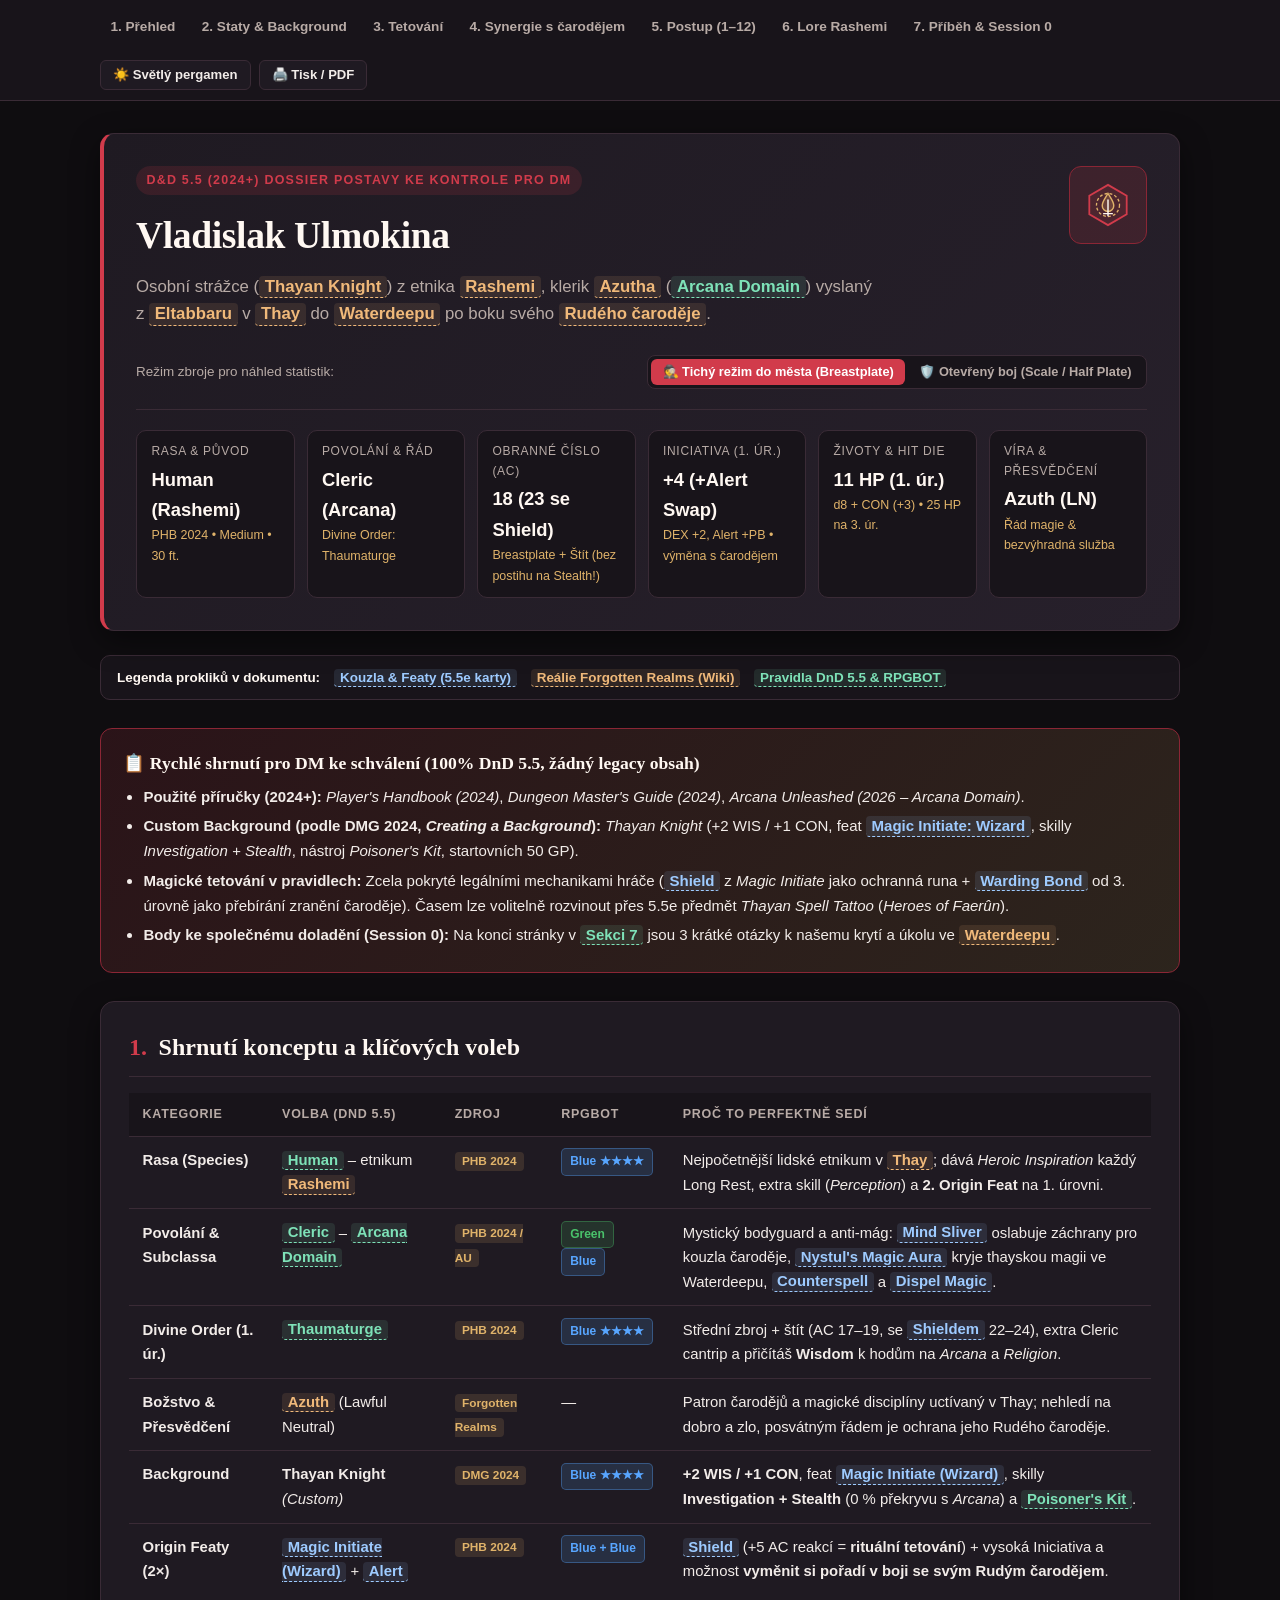
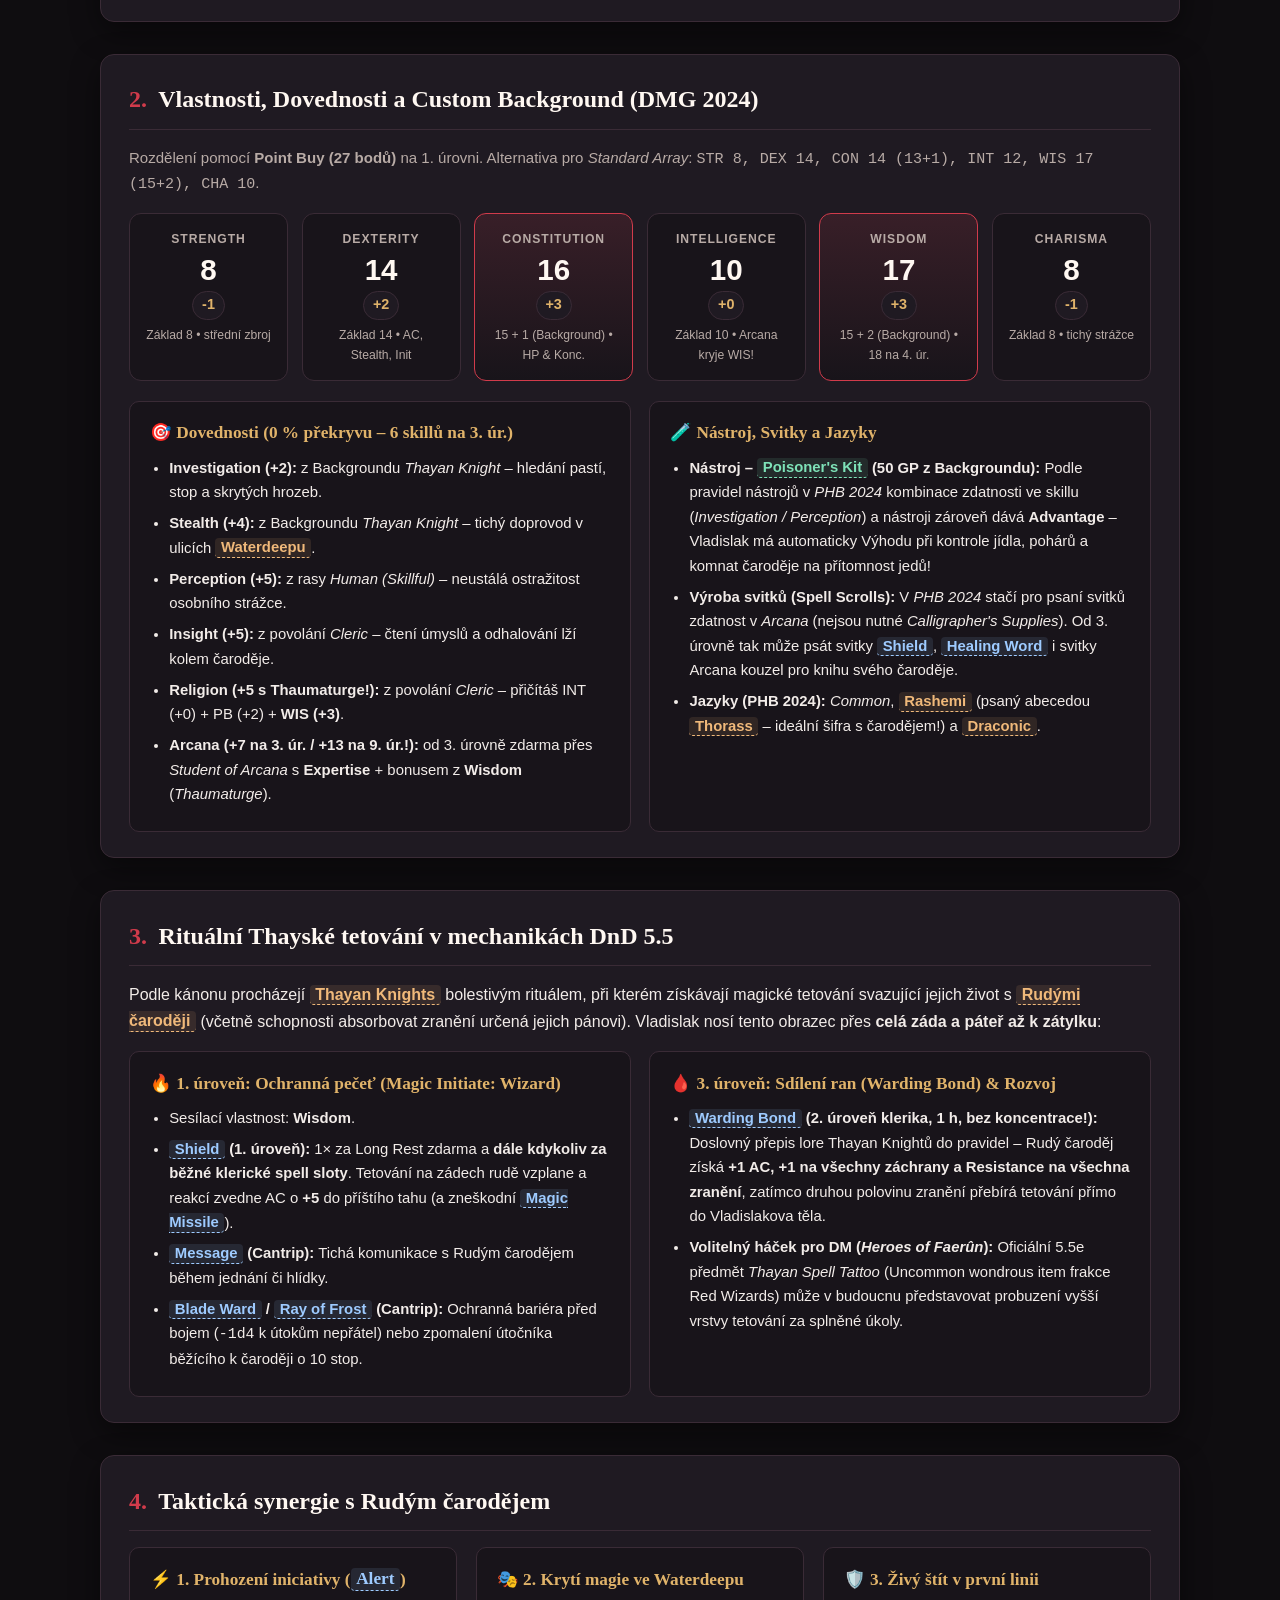
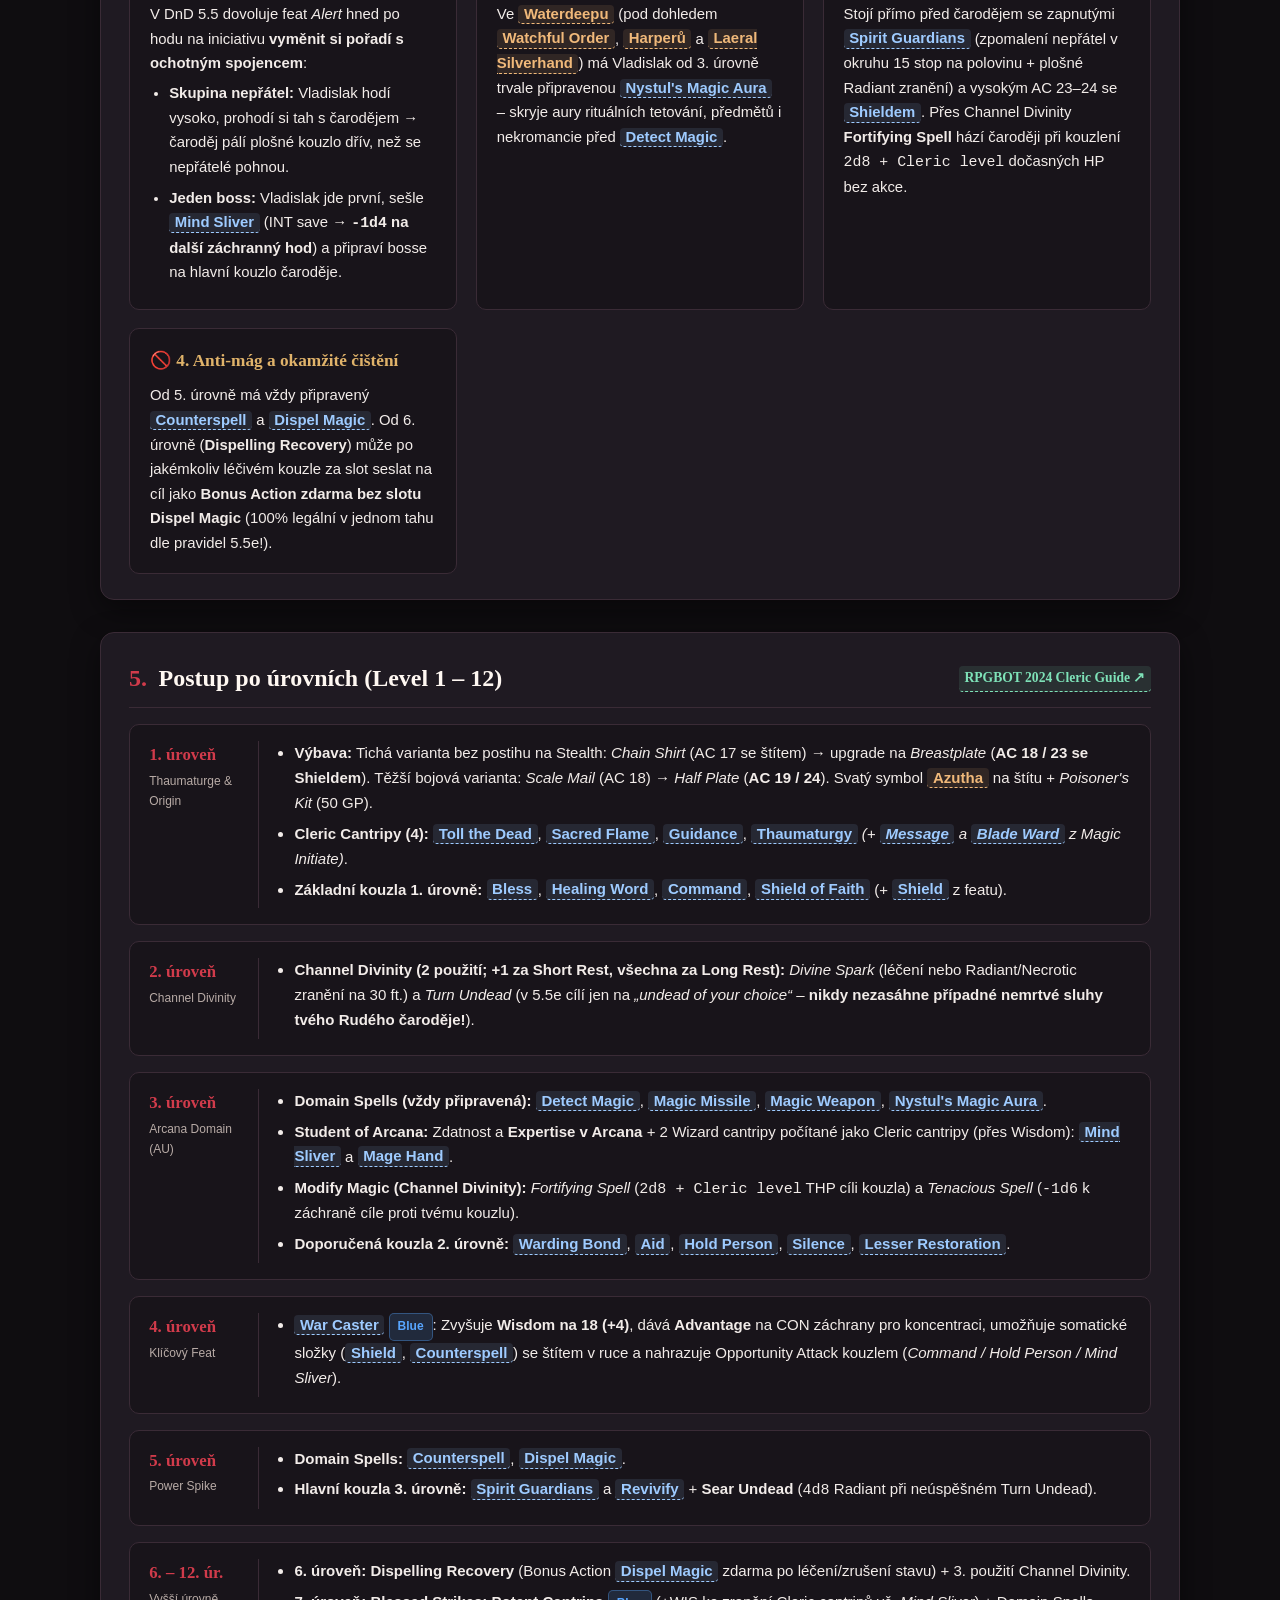
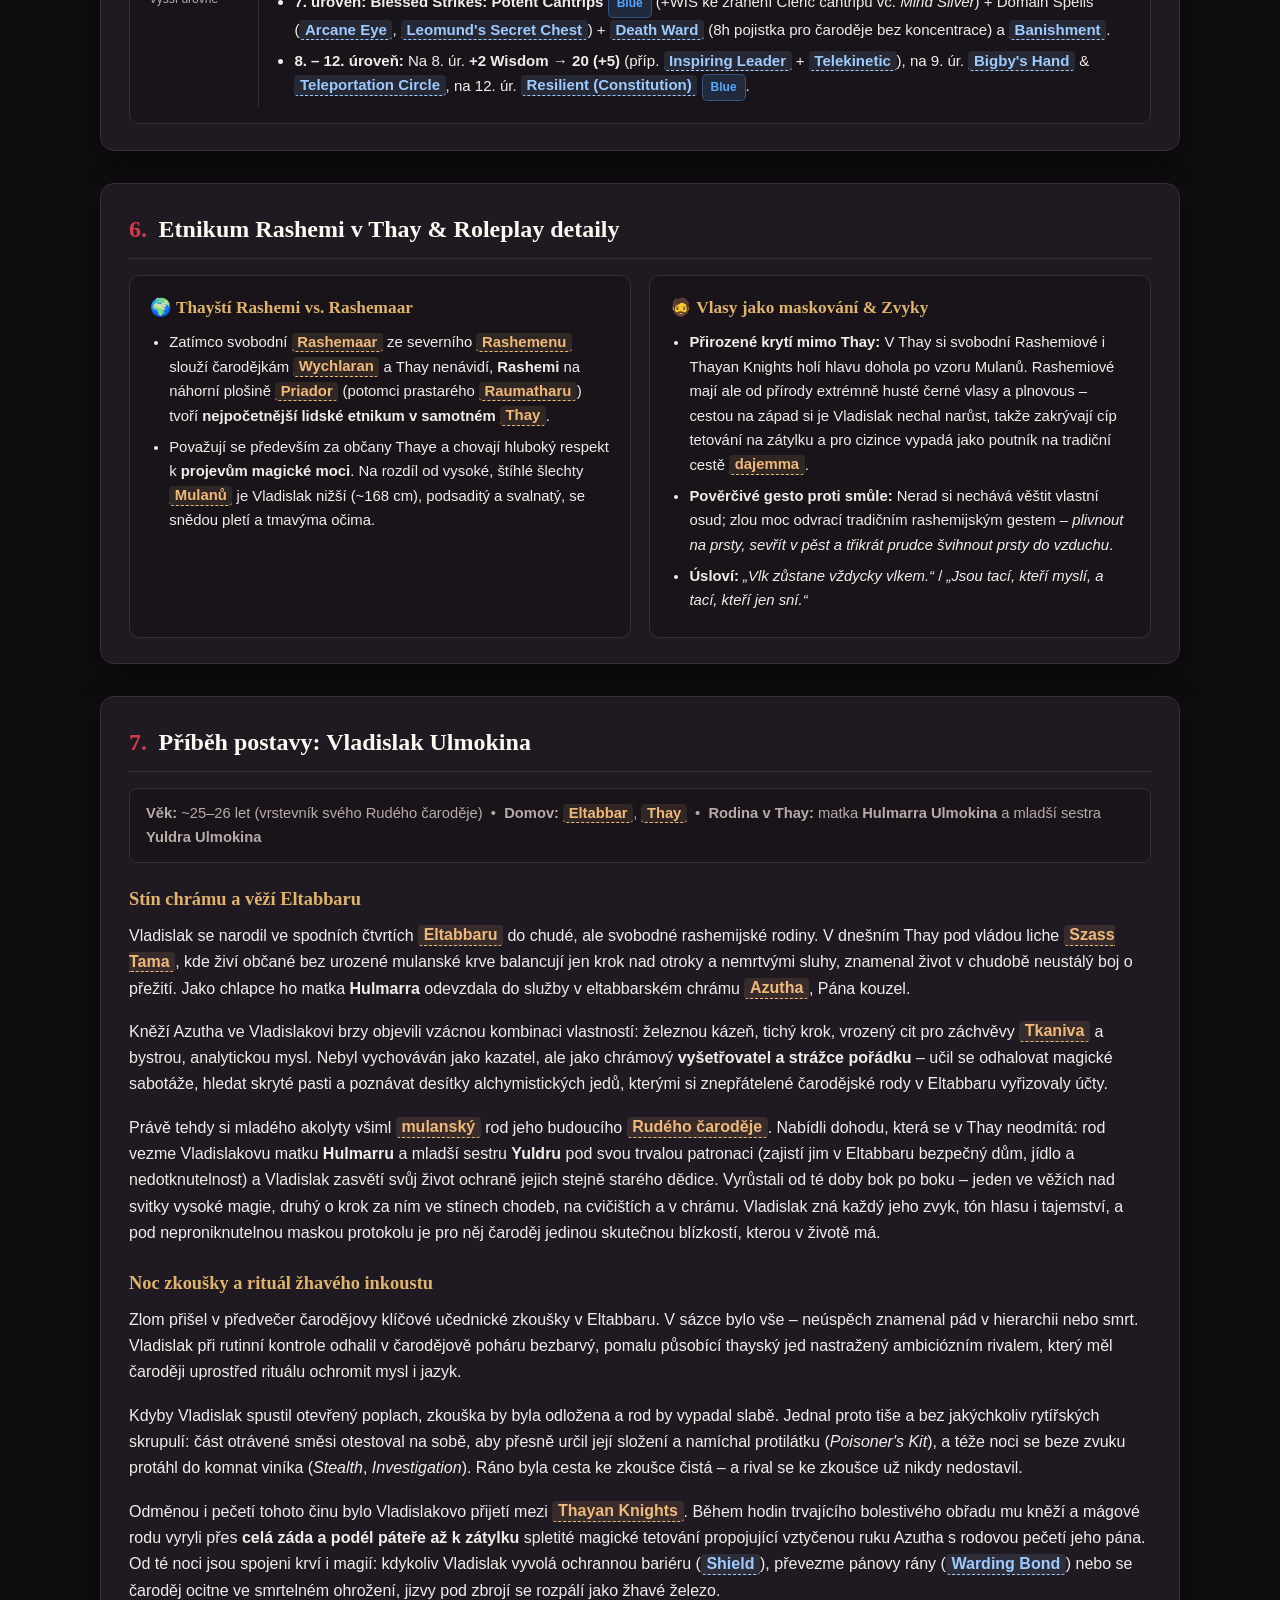
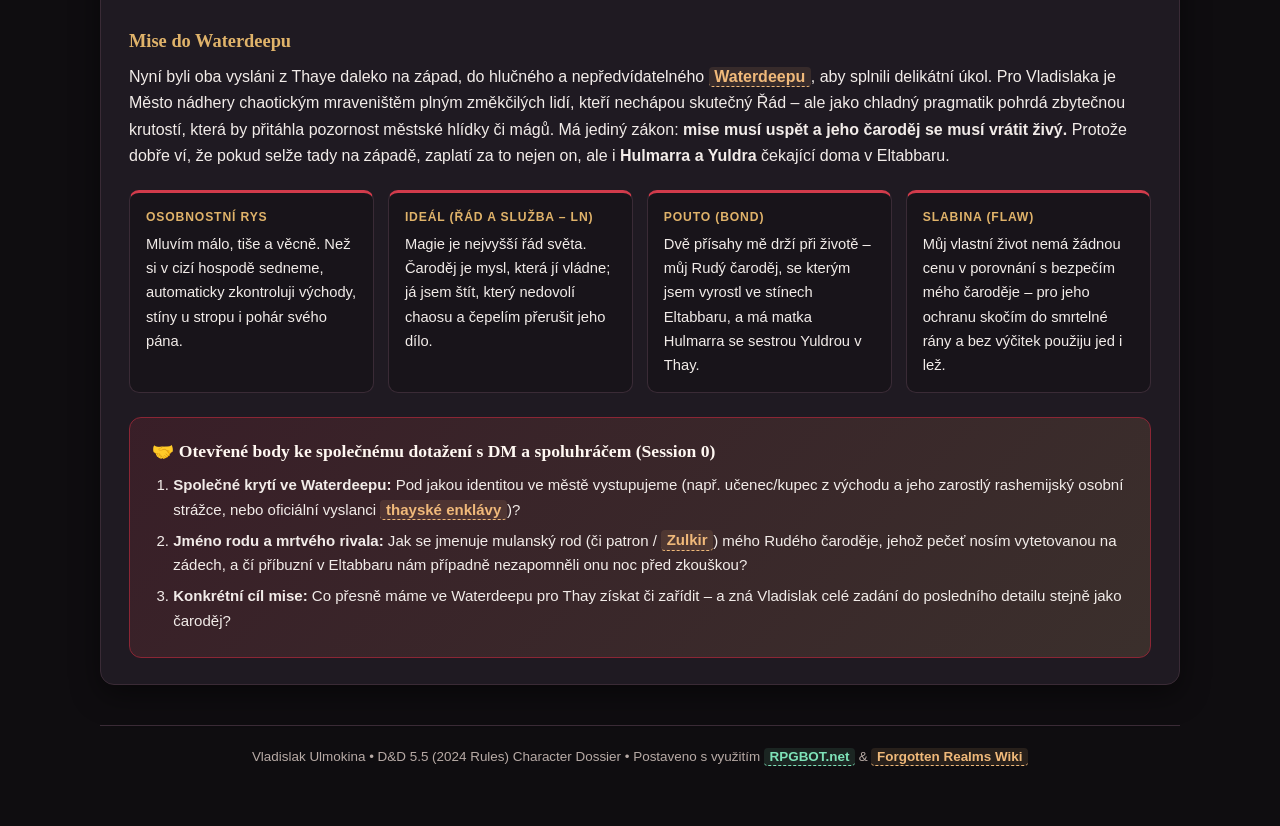
==== index.html @ 1eeb819e "Rename HTML dossier to index.html for GitHub Pages" ====
<!DOCTYPE html>
<html lang="cs" data-theme="dark">
<head>
  <meta charset="UTF-8" />
  <meta name="viewport" content="width=device-width, initial-scale=1.0" />
  <title>Vladislak Ulmokina – Thayan Knight Klerik (DnD 5.5 Dossier pro DM)</title>
  <style>
    :root,
    [data-theme="dark"] {
      --bg: #0f0d10;
      --bg-elevated: #18141a;
      --bg-card: #1f1a22;
      --bg-card-alt: #27202b;
      --border: #3a2b36;
      --border-accent: #8b2635;
      --text: #f2ece9;
      --text-muted: #b8aba6;
      --heading: #fff8f2;
      --crimson: #d13b4b;
      --crimson-soft: rgba(209, 59, 75, 0.14);
      --gold: #e0b36a;
      --gold-soft: rgba(224, 179, 106, 0.14);
      --rpg-blue: #58a6ff;
      --rpg-blue-bg: rgba(88, 166, 255, 0.15);
      --rpg-green: #4ac26b;
      --rpg-green-bg: rgba(74, 194, 107, 0.15);
      --link-spell: #9ecbff;
      --link-spell-bg: rgba(158, 203, 255, 0.11);
      --link-lore: #f0b97a;
      --link-lore-bg: rgba(240, 185, 122, 0.11);
      --link-rule: #7ee2b8;
      --link-rule-bg: rgba(126, 226, 184, 0.11);
      --shadow: 0 10px 30px rgba(0, 0, 0, 0.45);
    }

    [data-theme="light"] {
      --bg: #f6f1e7;
      --bg-elevated: #efe7d8;
      --bg-card: #fffcf5;
      --bg-card-alt: #f4ecdd;
      --border: #d8cbb8;
      --border-accent: #8b1e2b;
      --text: #251e1c;
      --text-muted: #635550;
      --heading: #1a1110;
      --crimson: #8b1e2b;
      --crimson-soft: rgba(139, 30, 43, 0.1);
      --gold: #946216;
      --gold-soft: rgba(148, 98, 22, 0.12);
      --rpg-blue: #0969da;
      --rpg-blue-bg: rgba(9, 105, 218, 0.12);
      --rpg-green: #1a7f37;
      --rpg-green-bg: rgba(26, 127, 55, 0.12);
      --link-spell: #0b57d0;
      --link-spell-bg: rgba(11, 87, 208, 0.08);
      --link-lore: #8a4b08;
      --link-lore-bg: rgba(138, 75, 8, 0.09);
      --link-rule: #136f42;
      --link-rule-bg: rgba(19, 111, 66, 0.09);
      --shadow: 0 6px 20px rgba(37, 30, 28, 0.08);
    }

    * {
      box-sizing: border-box;
    }

    html {
      scroll-behavior: smooth;
    }

    body {
      margin: 0;
      font-family: "Inter", -apple-system, BlinkMacSystemFont, "Segoe UI", Roboto, sans-serif;
      background-color: var(--bg);
      color: var(--text);
      line-height: 1.65;
      font-size: 16px;
    }

    h1, h2, h3, h4, .serif {
      font-family: Georgia, "Palatino Linotype", "Book Antiqua", Palatino, serif;
      color: var(--heading);
      margin-top: 0;
    }

    /* Sticky Top Navigation */
    .topbar {
      position: sticky;
      top: 0;
      z-index: 100;
      background: var(--bg-elevated);
      border-bottom: 1px solid var(--border);
      backdrop-filter: blur(10px);
    }

    .topbar-inner {
      max-width: 1120px;
      margin: 0 auto;
      padding: 0.65rem 1.25rem;
      display: flex;
      align-items: center;
      justify-content: space-between;
      gap: 1rem;
      flex-wrap: wrap;
    }

    .nav-links {
      display: flex;
      gap: 0.35rem;
      flex-wrap: wrap;
    }

    .nav-links a {
      color: var(--text-muted);
      text-decoration: none;
      font-size: 0.85rem;
      font-weight: 600;
      padding: 0.35rem 0.65rem;
      border-radius: 6px;
      transition: all 0.15s ease;
    }

    .nav-links a:hover {
      color: var(--heading);
      background: var(--crimson-soft);
    }

    .topbar-actions {
      display: flex;
      gap: 0.5rem;
      align-items: center;
    }

    .btn {
      cursor: pointer;
      border: 1px solid var(--border);
      background: var(--bg-card);
      color: var(--text);
      font-size: 0.82rem;
      font-weight: 600;
      padding: 0.4rem 0.75rem;
      border-radius: 6px;
      transition: all 0.15s ease;
    }

    .btn:hover {
      border-color: var(--crimson);
      color: var(--heading);
    }

    /* Layout Container */
    .container {
      max-width: 1120px;
      margin: 0 auto;
      padding: 2rem 1.25rem 4rem;
    }

    /* Hero Header */
    .hero {
      position: relative;
      background: linear-gradient(135deg, var(--bg-card) 0%, var(--bg-card-alt) 100%);
      border: 1px solid var(--border);
      border-left: 4px solid var(--crimson);
      border-radius: 14px;
      padding: 2rem;
      box-shadow: var(--shadow);
      margin-bottom: 1.5rem;
    }

    .hero-top {
      display: flex;
      justify-content: space-between;
      align-items: flex-start;
      gap: 1.5rem;
      flex-wrap: wrap;
    }

    .eyebrow {
      display: inline-block;
      font-size: 0.78rem;
      text-transform: uppercase;
      letter-spacing: 0.1em;
      font-weight: 700;
      color: var(--crimson);
      background: var(--crimson-soft);
      padding: 0.25rem 0.65rem;
      border-radius: 999px;
      margin-bottom: 0.65rem;
    }

    .hero h1 {
      font-size: 2.35rem;
      margin-bottom: 0.35rem;
      letter-spacing: -0.01em;
    }

    .hero-subtitle {
      color: var(--text-muted);
      font-size: 1.05rem;
      margin: 0 0 1.25rem;
      max-width: 740px;
    }

    .sigil-box {
      width: 78px;
      height: 78px;
      border-radius: 12px;
      background: var(--crimson-soft);
      border: 1px solid var(--border-accent);
      display: flex;
      align-items: center;
      justify-content: center;
      flex-shrink: 0;
    }

    /* Quick Stat Strip */
    .quick-stats {
      display: grid;
      grid-template-columns: repeat(auto-fit, minmax(150px, 1fr));
      gap: 0.75rem;
      margin-top: 1.25rem;
      padding-top: 1.25rem;
      border-top: 1px solid var(--border);
    }

    .qstat {
      background: var(--bg-elevated);
      border: 1px solid var(--border);
      border-radius: 10px;
      padding: 0.7rem 0.9rem;
    }

    .qstat-label {
      font-size: 0.75rem;
      text-transform: uppercase;
      letter-spacing: 0.06em;
      color: var(--text-muted);
      display: block;
    }

    .qstat-value {
      font-size: 1.15rem;
      font-weight: 700;
      color: var(--heading);
      margin-top: 0.15rem;
      display: block;
    }

    .qstat-note {
      font-size: 0.78rem;
      color: var(--gold);
      display: block;
    }

    /* Link Legend Bar */
    .legend-bar {
      display: flex;
      flex-wrap: wrap;
      gap: 0.9rem;
      align-items: center;
      background: var(--bg-elevated);
      border: 1px solid var(--border);
      border-radius: 10px;
      padding: 0.65rem 1rem;
      margin-bottom: 1.75rem;
      font-size: 0.84rem;
      color: var(--text-muted);
    }

    /* Semantic Hyperlinks */
    a.spell, a.lore, a.rule {
      text-decoration: none;
      padding: 0.08rem 0.35rem;
      border-radius: 4px;
      font-weight: 600;
      transition: filter 0.15s ease, background 0.15s ease;
      border-bottom: 1px dashed currentColor;
    }

    a.spell {
      color: var(--link-spell);
      background: var(--link-spell-bg);
    }

    a.lore {
      color: var(--link-lore);
      background: var(--link-lore-bg);
    }

    a.rule {
      color: var(--link-rule);
      background: var(--link-rule-bg);
    }

    a.spell:hover, a.lore:hover, a.rule:hover {
      filter: brightness(1.18);
      border-bottom-style: solid;
    }

    /* Sections & Cards */
    section {
      margin-bottom: 2rem;
      scroll-margin-top: 4.5rem;
    }

    .card {
      background: var(--bg-card);
      border: 1px solid var(--border);
      border-radius: 14px;
      padding: 1.6rem 1.75rem;
      box-shadow: var(--shadow);
    }

    .section-title {
      font-size: 1.5rem;
      margin-bottom: 1rem;
      padding-bottom: 0.55rem;
      border-bottom: 1px solid var(--border);
      display: flex;
      align-items: center;
      justify-content: space-between;
      gap: 0.75rem;
      flex-wrap: wrap;
    }

    .section-num {
      color: var(--crimson);
      margin-right: 0.35rem;
    }

    /* DM Check Callout */
    .dm-callout {
      background: linear-gradient(135deg, var(--crimson-soft) 0%, var(--gold-soft) 100%);
      border: 1px solid var(--border-accent);
      border-radius: 12px;
      padding: 1.2rem 1.4rem;
      margin-bottom: 1.75rem;
    }

    .dm-callout h3 {
      font-size: 1.1rem;
      margin-bottom: 0.45rem;
      color: var(--heading);
    }

    .dm-callout ul {
      margin: 0.4rem 0 0;
      padding-left: 1.25rem;
    }

    .dm-callout li {
      margin-bottom: 0.3rem;
      font-size: 0.94rem;
    }

    /* Tables */
    .table-wrap {
      overflow-x: auto;
    }

    table {
      width: 100%;
      border-collapse: collapse;
      font-size: 0.93rem;
    }

    th, td {
      text-align: left;
      padding: 0.7rem 0.85rem;
      border-bottom: 1px solid var(--border);
      vertical-align: top;
    }

    th {
      font-size: 0.78rem;
      text-transform: uppercase;
      letter-spacing: 0.06em;
      color: var(--text-muted);
      background: var(--bg-elevated);
    }

    tr:last-child td {
      border-bottom: none;
    }

    /* RPGBOT Badges */
    .badge {
      display: inline-block;
      font-size: 0.75rem;
      font-weight: 700;
      padding: 0.18rem 0.5rem;
      border-radius: 5px;
      white-space: nowrap;
    }

    .badge-blue {
      color: var(--rpg-blue);
      background: var(--rpg-blue-bg);
      border: 1px solid rgba(88, 166, 255, 0.35);
    }

    .badge-green {
      color: var(--rpg-green);
      background: var(--rpg-green-bg);
      border: 1px solid rgba(74, 194, 107, 0.35);
    }

    .badge-book {
      color: var(--gold);
      background: var(--gold-soft);
      font-size: 0.74rem;
      padding: 0.15rem 0.45rem;
      border-radius: 4px;
      font-weight: 600;
    }

    /* Ability Score Grid */
    .ability-grid {
      display: grid;
      grid-template-columns: repeat(auto-fit, minmax(145px, 1fr));
      gap: 0.85rem;
      margin: 1rem 0 1.25rem;
    }

    .ability-box {
      background: var(--bg-elevated);
      border: 1px solid var(--border);
      border-radius: 12px;
      padding: 0.9rem;
      text-align: center;
    }

    .ability-box.primary {
      border-color: var(--crimson);
      background: linear-gradient(180deg, var(--crimson-soft) 0%, var(--bg-elevated) 100%);
    }

    .ability-name {
      font-size: 0.76rem;
      text-transform: uppercase;
      letter-spacing: 0.08em;
      color: var(--text-muted);
      font-weight: 700;
    }

    .ability-score {
      font-size: 1.85rem;
      font-weight: 800;
      color: var(--heading);
      line-height: 1.2;
      margin: 0.2rem 0;
    }

    .ability-mod {
      display: inline-block;
      font-size: 0.9rem;
      font-weight: 700;
      padding: 0.1rem 0.55rem;
      border-radius: 999px;
      background: var(--bg-card);
      border: 1px solid var(--border);
      color: var(--gold);
      margin-bottom: 0.35rem;
    }

    .ability-calc {
      font-size: 0.76rem;
      color: var(--text-muted);
    }

    /* Two-Column Grid */
    .grid-2 {
      display: grid;
      grid-template-columns: repeat(auto-fit, minmax(310px, 1fr));
      gap: 1.15rem;
    }

    .subcard {
      background: var(--bg-elevated);
      border: 1px solid var(--border);
      border-radius: 10px;
      padding: 1.1rem 1.25rem;
    }

    .subcard h3 {
      font-size: 1.08rem;
      margin-bottom: 0.5rem;
      color: var(--gold);
    }

    .subcard ul {
      margin: 0.35rem 0 0;
      padding-left: 1.2rem;
    }

    .subcard li {
      margin-bottom: 0.4rem;
      font-size: 0.93rem;
    }

    /* Armor Mode Switcher */
    .armor-toggle {
      display: inline-flex;
      background: var(--bg-elevated);
      border: 1px solid var(--border);
      border-radius: 8px;
      padding: 0.2rem;
      gap: 0.2rem;
    }

    .armor-toggle button {
      border: none;
      background: transparent;
      color: var(--text-muted);
      font-size: 0.8rem;
      font-weight: 600;
      padding: 0.35rem 0.7rem;
      border-radius: 6px;
      cursor: pointer;
    }

    .armor-toggle button.active {
      background: var(--crimson);
      color: #fff;
    }

    /* Level Timeline */
    .timeline {
      display: flex;
      flex-direction: column;
      gap: 1rem;
    }

    .level-item {
      display: grid;
      grid-template-columns: 110px 1fr;
      gap: 1rem;
      background: var(--bg-elevated);
      border: 1px solid var(--border);
      border-radius: 10px;
      padding: 1rem 1.2rem;
    }

    .level-tag {
      font-family: Georgia, serif;
      font-weight: 700;
      font-size: 1.05rem;
      color: var(--crimson);
      border-right: 1px solid var(--border);
      padding-right: 0.75rem;
      display: flex;
      flex-direction: column;
      justify-content: flex-start;
    }

    .level-tag span {
      font-family: Inter, sans-serif;
      font-size: 0.75rem;
      color: var(--text-muted);
      font-weight: 500;
      margin-top: 0.2rem;
    }

    .level-body ul {
      margin: 0;
      padding-left: 1.2rem;
    }

    .level-body li {
      margin-bottom: 0.38rem;
      font-size: 0.94rem;
    }

    /* Backstory Prose */
    .story-prose p {
      margin: 0 0 1.05rem;
      font-size: 1rem;
    }

    .story-chapter {
      color: var(--gold);
      font-size: 1.15rem;
      margin: 1.35rem 0 0.5rem;
    }

    .trait-grid {
      display: grid;
      grid-template-columns: repeat(auto-fit, minmax(230px, 1fr));
      gap: 0.85rem;
      margin-top: 1.25rem;
    }

    .trait-card {
      background: var(--bg-elevated);
      border: 1px solid var(--border);
      border-top: 3px solid var(--crimson);
      border-radius: 10px;
      padding: 0.9rem 1rem;
      font-size: 0.92rem;
    }

    .trait-card strong {
      display: block;
      font-size: 0.76rem;
      text-transform: uppercase;
      letter-spacing: 0.07em;
      color: var(--gold);
      margin-bottom: 0.3rem;
    }

    footer {
      text-align: center;
      color: var(--text-muted);
      font-size: 0.84rem;
      margin-top: 2.5rem;
      padding-top: 1.25rem;
      border-top: 1px solid var(--border);
    }

    @media (max-width: 680px) {
      .hero h1 { font-size: 1.8rem; }
      .level-item { grid-template-columns: 1fr; }
      .level-tag { border-right: none; border-bottom: 1px solid var(--border); padding-bottom: 0.4rem; }
    }

    @media print {
      .topbar, .armor-toggle { display: none !important; }
      body { background: #fff; color: #000; font-size: 11pt; }
      .card, .hero, .subcard, .level-item, .qstat, .ability-box {
        box-shadow: none !important;
        break-inside: avoid;
      }
    }
  </style>
</head>
<body>

  <!-- Top Navigation -->
  <header class="topbar">
    <div class="topbar-inner">
      <nav class="nav-links" aria-label="Sekce postavy">
        <a href="#prehled">1. Přehled</a>
        <a href="#staty">2. Staty &amp; Background</a>
        <a href="#tetovani">3. Tetování</a>
        <a href="#synergie">4. Synergie s čarodějem</a>
        <a href="#levely">5. Postup (1–12)</a>
        <a href="#rashemi">6. Lore Rashemi</a>
        <a href="#pribeh">7. Příběh &amp; Session 0</a>
      </nav>
      <div class="topbar-actions">
        <button class="btn" id="themeBtn" type="button" onclick="toggleTheme()">☀️ Světlý pergamen</button>
        <button class="btn" type="button" onclick="window.print()">🖨️ Tisk / PDF</button>
      </div>
    </div>
  </header>

  <main class="container">

    <!-- Hero Character Banner -->
    <div class="hero">
      <div class="hero-top">
        <div>
          <span class="eyebrow">D&amp;D 5.5 (2024+) Dossier postavy ke kontrole pro DM</span>
          <h1>Vladislak Ulmokina</h1>
          <p class="hero-subtitle">
            Osobní strážce (<a class="lore" href="https://forgottenrealms.fandom.com/wiki/Thayan_knight" target="_blank" rel="noopener noreferrer">Thayan Knight</a>) z etnika <a class="lore" href="https://forgottenrealms.fandom.com/wiki/Rashemaar" target="_blank" rel="noopener noreferrer">Rashemi</a>, klerik <a class="lore" href="https://forgottenrealms.fandom.com/wiki/Azuth" target="_blank" rel="noopener noreferrer">Azutha</a> (<a class="rule" href="https://rpgbot.net/2024-dnd/classes/cleric/cleric-subclasses/#arcana-domain" target="_blank" rel="noopener noreferrer">Arcana Domain</a>) vyslaný z <a class="lore" href="https://forgottenrealms.fandom.com/wiki/Eltabbar" target="_blank" rel="noopener noreferrer">Eltabbaru</a> v <a class="lore" href="https://forgottenrealms.fandom.com/wiki/Thay" target="_blank" rel="noopener noreferrer">Thay</a> do <a class="lore" href="https://forgottenrealms.fandom.com/wiki/Waterdeep" target="_blank" rel="noopener noreferrer">Waterdeepu</a> po boku svého <a class="lore" href="https://forgottenrealms.fandom.com/wiki/Red_Wizards_of_Thay" target="_blank" rel="noopener noreferrer">Rudého čaroděje</a>.
          </p>
        </div>
        <!-- Subtle Thayan / Azuth Sigil SVG -->
        <div class="sigil-box" title="Pečeť Azutha a Thayan Knighta">
          <svg width="46" height="46" viewBox="0 0 64 64" fill="none" xmlns="http://www.w3.org/2000/svg" aria-hidden="true">
            <polygon points="32,4 58,19 58,45 32,60 6,45 6,19" stroke="#d13b4b" stroke-width="2.5" fill="rgba(209,59,75,0.1)"/>
            <circle cx="32" cy="32" r="16" stroke="#e0b36a" stroke-width="1.8" stroke-dasharray="4 3"/>
            <path d="M32 16C28 23 24 27 24 33C24 37.5 27.6 41 32 41C36.4 41 40 37.5 40 33C40 27 36 23 32 16Z" stroke="#e0b36a" stroke-width="2" fill="rgba(224,179,106,0.2)"/>
            <path d="M32 25V47M26 44H38" stroke="#fff8f2" stroke-width="2" stroke-linecap="round"/>
          </svg>
        </div>
      </div>

      <div style="display:flex; justify-content:space-between; align-items:center; flex-wrap:wrap; gap:0.6rem; margin-top:0.4rem;">
        <span style="font-size:0.84rem; color:var(--text-muted);">Režim zbroje pro náhled statistik:</span>
        <div class="armor-toggle" role="group" aria-label="Přepínač zbroje">
          <button type="button" class="active" id="modeStealth" onclick="setArmorMode('stealth')">🕵️ Tichý režim do města (Breastplate)</button>
          <button type="button" id="modeBattle" onclick="setArmorMode('battle')">🛡️ Otevřený boj (Scale / Half Plate)</button>
        </div>
      </div>

      <div class="quick-stats">
        <div class="qstat">
          <span class="qstat-label">Rasa &amp; Původ</span>
          <span class="qstat-value">Human (Rashemi)</span>
          <span class="qstat-note">PHB 2024 • Medium • 30 ft.</span>
        </div>
        <div class="qstat">
          <span class="qstat-label">Povolání &amp; Řád</span>
          <span class="qstat-value">Cleric (Arcana)</span>
          <span class="qstat-note">Divine Order: Thaumaturge</span>
        </div>
        <div class="qstat">
          <span class="qstat-label">Obranné číslo (AC)</span>
          <span class="qstat-value" id="acVal">18 (23 se Shield)</span>
          <span class="qstat-note" id="acNote">Breastplate + Štít (bez postihu na Stealth!)</span>
        </div>
        <div class="qstat">
          <span class="qstat-label">Iniciativa (1. úr.)</span>
          <span class="qstat-value">+4 (+Alert Swap)</span>
          <span class="qstat-note">DEX +2, Alert +PB • výměna s čarodějem</span>
        </div>
        <div class="qstat">
          <span class="qstat-label">Životy &amp; Hit Die</span>
          <span class="qstat-value">11 HP (1. úr.)</span>
          <span class="qstat-note">d8 + CON (+3) • 25 HP na 3. úr.</span>
        </div>
        <div class="qstat">
          <span class="qstat-label">Víra &amp; Přesvědčení</span>
          <span class="qstat-value">Azuth (LN)</span>
          <span class="qstat-note">Řád magie &amp; bezvýhradná služba</span>
        </div>
      </div>
    </div>

    <!-- Legend for Clickable Links -->
    <div class="legend-bar">
      <strong style="color:var(--heading);">Legenda prokliků v dokumentu:</strong>
      <span><a class="spell" href="https://www.aidedd.org/spell/shield" target="_blank" rel="noopener noreferrer">Kouzla &amp; Featy (5.5e karty)</a></span>
      <span><a class="lore" href="https://forgottenrealms.fandom.com/wiki/Thay" target="_blank" rel="noopener noreferrer">Reálie Forgotten Realms (Wiki)</a></span>
      <span><a class="rule" href="https://rpgbot.net/2024-dnd/classes/cleric/" target="_blank" rel="noopener noreferrer">Pravidla DnD 5.5 &amp; RPGBOT</a></span>
    </div>

    <!-- DM Quick Compliance Summary -->
    <div class="dm-callout">
      <h3>📋 Rychlé shrnutí pro DM ke schválení (100% DnD 5.5, žádný legacy obsah)</h3>
      <ul>
        <li><strong>Použité příručky (2024+):</strong> <em>Player's Handbook (2024)</em>, <em>Dungeon Master's Guide (2024)</em>, <em>Arcana Unleashed (2026 – Arcana Domain)</em>.</li>
        <li><strong>Custom Background (podle DMG 2024, <em>Creating a Background</em>):</strong> <em>Thayan Knight</em> (+2 WIS / +1 CON, feat <a class="spell" href="https://www.aidedd.org/feat/magic-initiate" target="_blank" rel="noopener noreferrer">Magic Initiate: Wizard</a>, skilly <em>Investigation + Stealth</em>, nástroj <em>Poisoner's Kit</em>, startovních 50 GP).</li>
        <li><strong>Magické tetování v pravidlech:</strong> Zcela pokryté legálními mechanikami hráče (<a class="spell" href="https://www.aidedd.org/spell/shield" target="_blank" rel="noopener noreferrer">Shield</a> z <em>Magic Initiate</em> jako ochranná runa + <a class="spell" href="https://www.aidedd.org/spell/warding-bond" target="_blank" rel="noopener noreferrer">Warding Bond</a> od 3. úrovně jako přebírání zranění čaroděje). Časem lze volitelně rozvinout přes 5.5e předmět <em>Thayan Spell Tattoo</em> (<em>Heroes of Faerûn</em>).</li>
        <li><strong>Body ke společnému doladění (Session 0):</strong> Na konci stránky v <a class="rule" href="#session0">Sekci 7</a> jsou 3 krátké otázky k našemu krytí a úkolu ve <a class="lore" href="https://forgottenrealms.fandom.com/wiki/Waterdeep" target="_blank" rel="noopener noreferrer">Waterdeepu</a>.</li>
      </ul>
    </div>

    <!-- SECTION 1 -->
    <section id="prehled">
      <div class="card">
        <h2 class="section-title"><span><span class="section-num">1.</span> Shrnutí konceptu a klíčových voleb</span></h2>
        <div class="table-wrap">
          <table>
            <thead>
              <tr>
                <th>Kategorie</th>
                <th>Volba (DnD 5.5)</th>
                <th>Zdroj</th>
                <th>RPGBOT</th>
                <th>Proč to perfektně sedí</th>
              </tr>
            </thead>
            <tbody>
              <tr>
                <td><strong>Rasa (Species)</strong></td>
                <td><a class="rule" href="https://www.dndbeyond.com/sources/dnd/free-rules/character-origins#Human" target="_blank" rel="noopener noreferrer">Human</a> – etnikum <a class="lore" href="https://forgottenrealms.fandom.com/wiki/Rashemaar" target="_blank" rel="noopener noreferrer">Rashemi</a></td>
                <td><span class="badge-book">PHB 2024</span></td>
                <td><span class="badge badge-blue">Blue ★★★★</span></td>
                <td>Nejpočetnější lidské etnikum v <a class="lore" href="https://forgottenrealms.fandom.com/wiki/Thay" target="_blank" rel="noopener noreferrer">Thay</a>; dává <em>Heroic Inspiration</em> každý Long Rest, extra skill (<em>Perception</em>) a <strong>2. Origin Feat</strong> na 1. úrovni.</td>
              </tr>
              <tr>
                <td><strong>Povolání &amp; Subclassa</strong></td>
                <td><a class="rule" href="https://www.dndbeyond.com/sources/dnd/free-rules/character-classes#Cleric" target="_blank" rel="noopener noreferrer">Cleric</a> – <a class="rule" href="https://rpgbot.net/2024-dnd/classes/cleric/cleric-subclasses/#arcana-domain" target="_blank" rel="noopener noreferrer">Arcana Domain</a></td>
                <td><span class="badge-book">PHB 2024 / AU</span></td>
                <td><span class="badge badge-green">Green</span> <span class="badge badge-blue">Blue</span></td>
                <td>Mystický bodyguard a anti-mág: <a class="spell" href="https://www.aidedd.org/spell/mind-sliver" target="_blank" rel="noopener noreferrer">Mind Sliver</a> oslabuje záchrany pro kouzla čaroděje, <a class="spell" href="https://www.aidedd.org/spell/nystuls-magic-aura" target="_blank" rel="noopener noreferrer">Nystul's Magic Aura</a> kryje thayskou magii ve Waterdeepu, <a class="spell" href="https://www.aidedd.org/spell/counterspell" target="_blank" rel="noopener noreferrer">Counterspell</a> a <a class="spell" href="https://www.aidedd.org/spell/dispel-magic" target="_blank" rel="noopener noreferrer">Dispel Magic</a>.</td>
              </tr>
              <tr>
                <td><strong>Divine Order (1. úr.)</strong></td>
                <td><a class="rule" href="https://rpgbot.net/2024-dnd/classes/cleric/#cleric-class-features" target="_blank" rel="noopener noreferrer">Thaumaturge</a></td>
                <td><span class="badge-book">PHB 2024</span></td>
                <td><span class="badge badge-blue">Blue ★★★★</span></td>
                <td>Střední zbroj + štít (AC 17–19, se <a class="spell" href="https://www.aidedd.org/spell/shield" target="_blank" rel="noopener noreferrer">Shieldem</a> 22–24), extra Cleric cantrip a přičítáš <strong>Wisdom</strong> k hodům na <em>Arcana</em> a <em>Religion</em>.</td>
              </tr>
              <tr>
                <td><strong>Božstvo &amp; Přesvědčení</strong></td>
                <td><a class="lore" href="https://forgottenrealms.fandom.com/wiki/Azuth" target="_blank" rel="noopener noreferrer">Azuth</a> (Lawful Neutral)</td>
                <td><span class="badge-book">Forgotten Realms</span></td>
                <td>—</td>
                <td>Patron čarodějů a magické disciplíny uctívaný v Thay; nehledí na dobro a zlo, posvátným řádem je ochrana jeho Rudého čaroděje.</td>
              </tr>
              <tr>
                <td><strong>Background</strong></td>
                <td><strong>Thayan Knight</strong> <em>(Custom)</em></td>
                <td><span class="badge-book">DMG 2024</span></td>
                <td><span class="badge badge-blue">Blue ★★★★</span></td>
                <td><strong>+2 WIS / +1 CON</strong>, feat <a class="spell" href="https://www.aidedd.org/feat/magic-initiate" target="_blank" rel="noopener noreferrer">Magic Initiate (Wizard)</a>, skilly <strong>Investigation + Stealth</strong> (0 % překryvu s <em>Arcana</em>) a <a class="rule" href="https://www.dndbeyond.com/sources/dnd/free-rules/equipment" target="_blank" rel="noopener noreferrer">Poisoner's Kit</a>.</td>
              </tr>
              <tr>
                <td><strong>Origin Featy (2×)</strong></td>
                <td><a class="spell" href="https://www.aidedd.org/feat/magic-initiate" target="_blank" rel="noopener noreferrer">Magic Initiate (Wizard)</a> + <a class="spell" href="https://www.aidedd.org/feat/alert" target="_blank" rel="noopener noreferrer">Alert</a></td>
                <td><span class="badge-book">PHB 2024</span></td>
                <td><span class="badge badge-blue">Blue + Blue</span></td>
                <td><a class="spell" href="https://www.aidedd.org/spell/shield" target="_blank" rel="noopener noreferrer">Shield</a> (+5 AC reakcí = <strong>rituální tetování</strong>) + vysoká Iniciativa a možnost <strong>vyměnit si pořadí v boji se svým Rudým čarodějem</strong>.</td>
              </tr>
            </tbody>
          </table>
        </div>
      </div>
    </section>

    <!-- SECTION 2 -->
    <section id="staty">
      <div class="card">
        <h2 class="section-title"><span><span class="section-num">2.</span> Vlastnosti, Dovednosti a Custom Background (DMG 2024)</span></h2>

        <p style="margin-top:0; color:var(--text-muted); font-size:0.94rem;">
          Rozdělení pomocí <strong>Point Buy (27 bodů)</strong> na 1. úrovni. Alternativa pro <em>Standard Array</em>: <code>STR 8, DEX 14, CON 14 (13+1), INT 12, WIS 17 (15+2), CHA 10</code>.
        </p>

        <div class="ability-grid">
          <div class="ability-box">
            <div class="ability-name">Strength</div>
            <div class="ability-score">8</div>
            <div class="ability-mod">-1</div>
            <div class="ability-calc">Základ 8 • střední zbroj</div>
          </div>
          <div class="ability-box">
            <div class="ability-name">Dexterity</div>
            <div class="ability-score">14</div>
            <div class="ability-mod">+2</div>
            <div class="ability-calc">Základ 14 • AC, Stealth, Init</div>
          </div>
          <div class="ability-box primary">
            <div class="ability-name">Constitution</div>
            <div class="ability-score">16</div>
            <div class="ability-mod">+3</div>
            <div class="ability-calc">15 + 1 (Background) • HP &amp; Konc.</div>
          </div>
          <div class="ability-box">
            <div class="ability-name">Intelligence</div>
            <div class="ability-score">10</div>
            <div class="ability-mod">+0</div>
            <div class="ability-calc">Základ 10 • Arcana kryje WIS!</div>
          </div>
          <div class="ability-box primary">
            <div class="ability-name">Wisdom</div>
            <div class="ability-score">17</div>
            <div class="ability-mod">+3</div>
            <div class="ability-calc">15 + 2 (Background) • 18 na 4. úr.</div>
          </div>
          <div class="ability-box">
            <div class="ability-name">Charisma</div>
            <div class="ability-score">8</div>
            <div class="ability-mod">-1</div>
            <div class="ability-calc">Základ 8 • tichý strážce</div>
          </div>
        </div>

        <div class="grid-2">
          <div class="subcard">
            <h3>🎯 Dovednosti (0 % překryvu – 6 skillů na 3. úr.)</h3>
            <ul>
              <li><strong>Investigation (+2):</strong> z Backgroundu <em>Thayan Knight</em> – hledání pastí, stop a skrytých hrozeb.</li>
              <li><strong>Stealth (+4):</strong> z Backgroundu <em>Thayan Knight</em> – tichý doprovod v ulicích <a class="lore" href="https://forgottenrealms.fandom.com/wiki/Waterdeep" target="_blank" rel="noopener noreferrer">Waterdeepu</a>.</li>
              <li><strong>Perception (+5):</strong> z rasy <em>Human (Skillful)</em> – neustálá ostražitost osobního strážce.</li>
              <li><strong>Insight (+5):</strong> z povolání <em>Cleric</em> – čtení úmyslů a odhalování lží kolem čaroděje.</li>
              <li><strong>Religion (+5 s Thaumaturge!):</strong> z povolání <em>Cleric</em> – přičítáš INT (+0) + PB (+2) + <strong>WIS (+3)</strong>.</li>
              <li><strong>Arcana (+7 na 3. úr. / +13 na 9. úr.!):</strong> od 3. úrovně zdarma přes <em>Student of Arcana</em> s <strong>Expertise</strong> + bonusem z <strong>Wisdom</strong> (<em>Thaumaturge</em>).</li>
            </ul>
          </div>

          <div class="subcard">
            <h3>🧪 Nástroj, Svitky a Jazyky</h3>
            <ul>
              <li><strong>Nástroj – <a class="rule" href="https://www.dndbeyond.com/sources/dnd/free-rules/equipment" target="_blank" rel="noopener noreferrer">Poisoner's Kit</a> (50 GP z Backgroundu):</strong> Podle pravidel nástrojů v <em>PHB 2024</em> kombinace zdatnosti ve skillu (<em>Investigation / Perception</em>) a nástroji zároveň dává <strong>Advantage</strong> – Vladislak má automaticky Výhodu při kontrole jídla, pohárů a komnat čaroděje na přítomnost jedů!</li>
              <li><strong>Výroba svitků (Spell Scrolls):</strong> V <em>PHB 2024</em> stačí pro psaní svitků zdatnost v <em>Arcana</em> (nejsou nutné <em>Calligrapher's Supplies</em>). Od 3. úrovně tak může psát svitky <a class="spell" href="https://www.aidedd.org/spell/shield" target="_blank" rel="noopener noreferrer">Shield</a>, <a class="spell" href="https://www.aidedd.org/spell/healing-word" target="_blank" rel="noopener noreferrer">Healing Word</a> i svitky Arcana kouzel pro knihu svého čaroděje.</li>
              <li><strong>Jazyky (PHB 2024):</strong> <em>Common</em>, <a class="lore" href="https://forgottenrealms.fandom.com/wiki/Rashemi_language" target="_blank" rel="noopener noreferrer">Rashemi</a> (psaný abecedou <a class="lore" href="https://forgottenrealms.fandom.com/wiki/Thorass_alphabet" target="_blank" rel="noopener noreferrer">Thorass</a> – ideální šifra s čarodějem!) a <a class="lore" href="https://forgottenrealms.fandom.com/wiki/Draconic_language" target="_blank" rel="noopener noreferrer">Draconic</a>.</li>
            </ul>
          </div>
        </div>
      </div>
    </section>

    <!-- SECTION 3 -->
    <section id="tetovani">
      <div class="card">
        <h2 class="section-title"><span><span class="section-num">3.</span> Rituální Thayské tetování v mechanikách DnD 5.5</span></h2>
        <p style="margin-top:0;">
          Podle kánonu procházejí <a class="lore" href="https://forgottenrealms.fandom.com/wiki/Thayan_knight" target="_blank" rel="noopener noreferrer">Thayan Knights</a> bolestivým rituálem, při kterém získávají magické tetování svazující jejich život s <a class="lore" href="https://forgottenrealms.fandom.com/wiki/Red_Wizards_of_Thay" target="_blank" rel="noopener noreferrer">Rudými čaroději</a> (včetně schopnosti absorbovat zranění určená jejich pánovi). Vladislak nosí tento obrazec přes <strong>celá záda a páteř až k zátylku</strong>:
        </p>
        <div class="grid-2">
          <div class="subcard">
            <h3>🔥 1. úroveň: Ochranná pečeť (Magic Initiate: Wizard)</h3>
            <ul>
              <li>Sesílací vlastnost: <strong>Wisdom</strong>.</li>
              <li><strong><a class="spell" href="https://www.aidedd.org/spell/shield" target="_blank" rel="noopener noreferrer">Shield</a> (1. úroveň):</strong> 1× za Long Rest zdarma a <strong>dále kdykoliv za běžné klerické spell sloty</strong>. Tetování na zádech rudě vzplane a reakcí zvedne AC o <strong>+5</strong> do příštího tahu (a zneškodní <a class="spell" href="https://www.aidedd.org/spell/magic-missile" target="_blank" rel="noopener noreferrer">Magic Missile</a>).</li>
              <li><strong><a class="spell" href="https://www.aidedd.org/spell/message" target="_blank" rel="noopener noreferrer">Message</a> (Cantrip):</strong> Tichá komunikace s Rudým čarodějem během jednání či hlídky.</li>
              <li><strong><a class="spell" href="https://www.aidedd.org/spell/blade-ward" target="_blank" rel="noopener noreferrer">Blade Ward</a> / <a class="spell" href="https://www.aidedd.org/spell/ray-of-frost" target="_blank" rel="noopener noreferrer">Ray of Frost</a> (Cantrip):</strong> Ochranná bariéra před bojem (<code>-1d4</code> k útokům nepřátel) nebo zpomalení útočníka běžícího k čaroději o 10 stop.</li>
            </ul>
          </div>
          <div class="subcard">
            <h3>🩸 3. úroveň: Sdílení ran (Warding Bond) &amp; Rozvoj</h3>
            <ul>
              <li><strong><a class="spell" href="https://www.aidedd.org/spell/warding-bond" target="_blank" rel="noopener noreferrer">Warding Bond</a> (2. úroveň klerika, 1 h, bez koncentrace!):</strong> Doslovný přepis lore Thayan Knightů do pravidel – Rudý čaroděj získá <strong>+1 AC, +1 na všechny záchrany a Resistance na všechna zranění</strong>, zatímco druhou polovinu zranění přebírá tetování přímo do Vladislakova těla.</li>
              <li><strong>Volitelný háček pro DM (<em>Heroes of Faerûn</em>):</strong> Oficiální 5.5e předmět <em>Thayan Spell Tattoo</em> (Uncommon wondrous item frakce Red Wizards) může v budoucnu představovat probuzení vyšší vrstvy tetování za splněné úkoly.</li>
            </ul>
          </div>
        </div>
      </div>
    </section>

    <!-- SECTION 4 -->
    <section id="synergie">
      <div class="card">
        <h2 class="section-title"><span><span class="section-num">4.</span> Taktická synergie s Rudým čarodějem</span></h2>
        <div class="grid-2">
          <div class="subcard">
            <h3>⚡ 1. Prohození iniciativy (<a class="spell" href="https://www.aidedd.org/feat/alert" target="_blank" rel="noopener noreferrer">Alert</a>)</h3>
            <p style="margin:0; font-size:0.93rem;">
              V DnD 5.5 dovoluje feat <em>Alert</em> hned po hodu na iniciativu <strong>vyměnit si pořadí s ochotným spojencem</strong>:
            </p>
            <ul>
              <li><strong>Skupina nepřátel:</strong> Vladislak hodí vysoko, prohodí si tah s čarodějem &rarr; čaroděj pálí plošné kouzlo dřív, než se nepřátelé pohnou.</li>
              <li><strong>Jeden boss:</strong> Vladislak jde první, sešle <a class="spell" href="https://www.aidedd.org/spell/mind-sliver" target="_blank" rel="noopener noreferrer">Mind Sliver</a> (INT save &rarr; <strong><code>-1d4</code> na další záchranný hod</strong>) a připraví bosse na hlavní kouzlo čaroděje.</li>
            </ul>
          </div>

          <div class="subcard">
            <h3>🎭 2. Krytí magie ve Waterdeepu</h3>
            <p style="margin:0; font-size:0.93rem;">
              Ve <a class="lore" href="https://forgottenrealms.fandom.com/wiki/Waterdeep" target="_blank" rel="noopener noreferrer">Waterdeepu</a> (pod dohledem <a class="lore" href="https://forgottenrealms.fandom.com/wiki/Watchful_Order_of_Magists_and_Protectors" target="_blank" rel="noopener noreferrer">Watchful Order</a>, <a class="lore" href="https://forgottenrealms.fandom.com/wiki/Harpers" target="_blank" rel="noopener noreferrer">Harperů</a> a <a class="lore" href="https://forgottenrealms.fandom.com/wiki/Laeral_Silverhand" target="_blank" rel="noopener noreferrer">Laeral Silverhand</a>) má Vladislak od 3. úrovně trvale připravenou <a class="spell" href="https://www.aidedd.org/spell/nystuls-magic-aura" target="_blank" rel="noopener noreferrer">Nystul's Magic Aura</a> – skryje aury rituálních tetování, předmětů i nekromancie před <a class="spell" href="https://www.aidedd.org/spell/detect-magic" target="_blank" rel="noopener noreferrer">Detect Magic</a>.
            </p>
          </div>

          <div class="subcard">
            <h3>🛡️ 3. Živý štít v první linii</h3>
            <p style="margin:0; font-size:0.93rem;">
              Stojí přímo před čarodějem se zapnutými <a class="spell" href="https://www.aidedd.org/spell/spirit-guardians" target="_blank" rel="noopener noreferrer">Spirit Guardians</a> (zpomalení nepřátel v okruhu 15 stop na polovinu + plošné Radiant zranění) a vysokým AC 23–24 se <a class="spell" href="https://www.aidedd.org/spell/shield" target="_blank" rel="noopener noreferrer">Shieldem</a>. Přes Channel Divinity <strong>Fortifying Spell</strong> hází čaroději při kouzlení <code>2d8 + Cleric level</code> dočasných HP bez akce.
            </p>
          </div>

          <div class="subcard">
            <h3>🚫 4. Anti-mág a okamžité čištění</h3>
            <p style="margin:0; font-size:0.93rem;">
              Od 5. úrovně má vždy připravený <a class="spell" href="https://www.aidedd.org/spell/counterspell" target="_blank" rel="noopener noreferrer">Counterspell</a> a <a class="spell" href="https://www.aidedd.org/spell/dispel-magic" target="_blank" rel="noopener noreferrer">Dispel Magic</a>. Od 6. úrovně (<strong>Dispelling Recovery</strong>) může po jakémkoliv léčivém kouzle za slot seslat na cíl jako <strong>Bonus Action zdarma bez slotu Dispel Magic</strong> (100% legální v jednom tahu dle pravidel 5.5e!).
            </p>
          </div>
        </div>
      </div>
    </section>

    <!-- SECTION 5 -->
    <section id="levely">
      <div class="card">
        <h2 class="section-title">
          <span><span class="section-num">5.</span> Postup po úrovních (Level 1 – 12)</span>
          <a class="rule" href="https://rpgbot.net/2024-dnd/classes/cleric/" target="_blank" rel="noopener noreferrer" style="font-size:0.85rem;">RPGBOT 2024 Cleric Guide &nearr;</a>
        </h2>

        <div class="timeline">
          <div class="level-item">
            <div class="level-tag">1. úroveň<span>Thaumaturge &amp; Origin</span></div>
            <div class="level-body">
              <ul>
                <li><strong>Výbava:</strong> Tichá varianta bez postihu na Stealth: <em>Chain Shirt</em> (AC 17 se štítem) &rarr; upgrade na <em>Breastplate</em> (<strong>AC 18 / 23 se Shieldem</strong>). Těžší bojová varianta: <em>Scale Mail</em> (AC 18) &rarr; <em>Half Plate</em> (<strong>AC 19 / 24</strong>). Svatý symbol <a class="lore" href="https://forgottenrealms.fandom.com/wiki/Azuth" target="_blank" rel="noopener noreferrer">Azutha</a> na štítu + <em>Poisoner's Kit</em> (50 GP).</li>
                <li><strong>Cleric Cantripy (4):</strong> <a class="spell" href="https://www.aidedd.org/spell/toll-the-dead" target="_blank" rel="noopener noreferrer">Toll the Dead</a>, <a class="spell" href="https://www.aidedd.org/spell/sacred-flame" target="_blank" rel="noopener noreferrer">Sacred Flame</a>, <a class="spell" href="https://www.aidedd.org/spell/guidance" target="_blank" rel="noopener noreferrer">Guidance</a>, <a class="spell" href="https://www.aidedd.org/spell/thaumaturgy" target="_blank" rel="noopener noreferrer">Thaumaturgy</a> <em>(+ <a class="spell" href="https://www.aidedd.org/spell/message" target="_blank" rel="noopener noreferrer">Message</a> a <a class="spell" href="https://www.aidedd.org/spell/blade-ward" target="_blank" rel="noopener noreferrer">Blade Ward</a> z Magic Initiate)</em>.</li>
                <li><strong>Základní kouzla 1. úrovně:</strong> <a class="spell" href="https://www.aidedd.org/spell/bless" target="_blank" rel="noopener noreferrer">Bless</a>, <a class="spell" href="https://www.aidedd.org/spell/healing-word" target="_blank" rel="noopener noreferrer">Healing Word</a>, <a class="spell" href="https://www.aidedd.org/spell/command" target="_blank" rel="noopener noreferrer">Command</a>, <a class="spell" href="https://www.aidedd.org/spell/shield-of-faith" target="_blank" rel="noopener noreferrer">Shield of Faith</a> (+ <a class="spell" href="https://www.aidedd.org/spell/shield" target="_blank" rel="noopener noreferrer">Shield</a> z featu).</li>
              </ul>
            </div>
          </div>

          <div class="level-item">
            <div class="level-tag">2. úroveň<span>Channel Divinity</span></div>
            <div class="level-body">
              <ul>
                <li><strong>Channel Divinity (2 použití; +1 za Short Rest, všechna za Long Rest):</strong> <em>Divine Spark</em> (léčení nebo Radiant/Necrotic zranění na 30 ft.) a <em>Turn Undead</em> (v 5.5e cílí jen na <em>„undead of your choice“</em> – <strong>nikdy nezasáhne případné nemrtvé sluhy tvého Rudého čaroděje!</strong>).</li>
              </ul>
            </div>
          </div>

          <div class="level-item">
            <div class="level-tag">3. úroveň<span>Arcana Domain (AU)</span></div>
            <div class="level-body">
              <ul>
                <li><strong>Domain Spells (vždy připravená):</strong> <a class="spell" href="https://www.aidedd.org/spell/detect-magic" target="_blank" rel="noopener noreferrer">Detect Magic</a>, <a class="spell" href="https://www.aidedd.org/spell/magic-missile" target="_blank" rel="noopener noreferrer">Magic Missile</a>, <a class="spell" href="https://www.aidedd.org/spell/magic-weapon" target="_blank" rel="noopener noreferrer">Magic Weapon</a>, <a class="spell" href="https://www.aidedd.org/spell/nystuls-magic-aura" target="_blank" rel="noopener noreferrer">Nystul's Magic Aura</a>.</li>
                <li><strong>Student of Arcana:</strong> Zdatnost a <strong>Expertise v Arcana</strong> + 2 Wizard cantripy počítané jako Cleric cantripy (přes Wisdom): <a class="spell" href="https://www.aidedd.org/spell/mind-sliver" target="_blank" rel="noopener noreferrer">Mind Sliver</a> a <a class="spell" href="https://www.aidedd.org/spell/mage-hand" target="_blank" rel="noopener noreferrer">Mage Hand</a>.</li>
                <li><strong>Modify Magic (Channel Divinity):</strong> <em>Fortifying Spell</em> (<code>2d8 + Cleric level</code> THP cíli kouzla) a <em>Tenacious Spell</em> (<code>-1d6</code> k záchraně cíle proti tvému kouzlu).</li>
                <li><strong>Doporučená kouzla 2. úrovně:</strong> <a class="spell" href="https://www.aidedd.org/spell/warding-bond" target="_blank" rel="noopener noreferrer">Warding Bond</a>, <a class="spell" href="https://www.aidedd.org/spell/aid" target="_blank" rel="noopener noreferrer">Aid</a>, <a class="spell" href="https://www.aidedd.org/spell/hold-person" target="_blank" rel="noopener noreferrer">Hold Person</a>, <a class="spell" href="https://www.aidedd.org/spell/silence" target="_blank" rel="noopener noreferrer">Silence</a>, <a class="spell" href="https://www.aidedd.org/spell/lesser-restoration" target="_blank" rel="noopener noreferrer">Lesser Restoration</a>.</li>
              </ul>
            </div>
          </div>

          <div class="level-item">
            <div class="level-tag">4. úroveň<span>Klíčový Feat</span></div>
            <div class="level-body">
              <ul>
                <li><strong><a class="spell" href="https://www.aidedd.org/feat/war-caster" target="_blank" rel="noopener noreferrer">War Caster</a></strong> <span class="badge badge-blue">Blue</span>: Zvyšuje <strong>Wisdom na 18 (+4)</strong>, dává <strong>Advantage</strong> na CON záchrany pro koncentraci, umožňuje somatické složky (<a class="spell" href="https://www.aidedd.org/spell/shield" target="_blank" rel="noopener noreferrer">Shield</a>, <a class="spell" href="https://www.aidedd.org/spell/counterspell" target="_blank" rel="noopener noreferrer">Counterspell</a>) se štítem v ruce a nahrazuje Opportunity Attack kouzlem (<em>Command / Hold Person / Mind Sliver</em>).</li>
              </ul>
            </div>
          </div>

          <div class="level-item">
            <div class="level-tag">5. úroveň<span>Power Spike</span></div>
            <div class="level-body">
              <ul>
                <li><strong>Domain Spells:</strong> <a class="spell" href="https://www.aidedd.org/spell/counterspell" target="_blank" rel="noopener noreferrer">Counterspell</a>, <a class="spell" href="https://www.aidedd.org/spell/dispel-magic" target="_blank" rel="noopener noreferrer">Dispel Magic</a>.</li>
                <li><strong>Hlavní kouzla 3. úrovně:</strong> <a class="spell" href="https://www.aidedd.org/spell/spirit-guardians" target="_blank" rel="noopener noreferrer">Spirit Guardians</a> a <a class="spell" href="https://www.aidedd.org/spell/revivify" target="_blank" rel="noopener noreferrer">Revivify</a> + <strong>Sear Undead</strong> (<code>4d8</code> Radiant při neúspěšném Turn Undead).</li>
              </ul>
            </div>
          </div>

          <div class="level-item">
            <div class="level-tag">6. – 12. úr.<span>Vyšší úrovně</span></div>
            <div class="level-body">
              <ul>
                <li><strong>6. úroveň:</strong> <strong>Dispelling Recovery</strong> (Bonus Action <a class="spell" href="https://www.aidedd.org/spell/dispel-magic" target="_blank" rel="noopener noreferrer">Dispel Magic</a> zdarma po léčení/zrušení stavu) + 3. použití Channel Divinity.</li>
                <li><strong>7. úroveň:</strong> <strong>Blessed Strikes: Potent Cantrips</strong> <span class="badge badge-blue">Blue</span> (+WIS ke zranění Cleric cantripů vč. <em>Mind Sliver</em>) + Domain Spells (<a class="spell" href="https://www.aidedd.org/spell/arcane-eye" target="_blank" rel="noopener noreferrer">Arcane Eye</a>, <a class="spell" href="https://www.aidedd.org/spell/leomund-s-secret-chest" target="_blank" rel="noopener noreferrer">Leomund's Secret Chest</a>) + <a class="spell" href="https://www.aidedd.org/spell/death-ward" target="_blank" rel="noopener noreferrer">Death Ward</a> (8h pojistka pro čaroděje bez koncentrace) a <a class="spell" href="https://www.aidedd.org/spell/banishment" target="_blank" rel="noopener noreferrer">Banishment</a>.</li>
                <li><strong>8. – 12. úroveň:</strong> Na 8. úr. <strong>+2 Wisdom &rarr; 20 (+5)</strong> (příp. <a class="spell" href="https://www.aidedd.org/feat/inspiring-leader" target="_blank" rel="noopener noreferrer">Inspiring Leader</a> + <a class="spell" href="https://www.aidedd.org/feat/telekinetic" target="_blank" rel="noopener noreferrer">Telekinetic</a>), na 9. úr. <a class="spell" href="https://www.aidedd.org/spell/bigby-s-hand" target="_blank" rel="noopener noreferrer">Bigby's Hand</a> &amp; <a class="spell" href="https://www.aidedd.org/spell/teleportation-circle" target="_blank" rel="noopener noreferrer">Teleportation Circle</a>, na 12. úr. <a class="spell" href="https://www.aidedd.org/feat/resilient" target="_blank" rel="noopener noreferrer">Resilient (Constitution)</a> <span class="badge badge-blue">Blue</span>.</li>
              </ul>
            </div>
          </div>
        </div>
      </div>
    </section>

    <!-- SECTION 6 -->
    <section id="rashemi">
      <div class="card">
        <h2 class="section-title"><span><span class="section-num">6.</span> Etnikum Rashemi v Thay &amp; Roleplay detaily</span></h2>
        <div class="grid-2">
          <div class="subcard">
            <h3>🌍 Thayští Rashemi vs. Rashemaar</h3>
            <ul>
              <li>Zatímco svobodní <a class="lore" href="https://forgottenrealms.fandom.com/wiki/Rashemaar" target="_blank" rel="noopener noreferrer">Rashemaar</a> ze severního <a class="lore" href="https://forgottenrealms.fandom.com/wiki/Rashemen" target="_blank" rel="noopener noreferrer">Rashemenu</a> slouží čarodějkám <a class="lore" href="https://forgottenrealms.fandom.com/wiki/Wychlaran" target="_blank" rel="noopener noreferrer">Wychlaran</a> a Thay nenávidí, <strong>Rashemi</strong> na náhorní plošině <a class="lore" href="https://forgottenrealms.fandom.com/wiki/Priador" target="_blank" rel="noopener noreferrer">Priador</a> (potomci prastarého <a class="lore" href="https://forgottenrealms.fandom.com/wiki/Raumathar" target="_blank" rel="noopener noreferrer">Raumatharu</a>) tvoří <strong>nejpočetnější lidské etnikum v samotném <a class="lore" href="https://forgottenrealms.fandom.com/wiki/Thay" target="_blank" rel="noopener noreferrer">Thay</a></strong>.</li>
              <li>Považují se především za občany Thaye a chovají hluboký respekt k <strong>projevům magické moci</strong>. Na rozdíl od vysoké, štíhlé šlechty <a class="lore" href="https://forgottenrealms.fandom.com/wiki/Mulan" target="_blank" rel="noopener noreferrer">Mulanů</a> je Vladislak nižší (~168 cm), podsaditý a svalnatý, se snědou pletí a tmavýma očima.</li>
            </ul>
          </div>

          <div class="subcard">
            <h3>🧔 Vlasy jako maskování &amp; Zvyky</h3>
            <ul>
              <li><strong>Přirozené krytí mimo Thay:</strong> V Thay si svobodní Rashemiové i Thayan Knights holí hlavu dohola po vzoru Mulanů. Rashemiové mají ale od přírody extrémně husté černé vlasy a plnovous – cestou na západ si je Vladislak nechal narůst, takže zakrývají cíp tetování na zátylku a pro cizince vypadá jako poutník na tradiční cestě <a class="lore" href="https://forgottenrealms.fandom.com/wiki/Dajemma" target="_blank" rel="noopener noreferrer">dajemma</a>.</li>
              <li><strong>Pověrčivé gesto proti smůle:</strong> Nerad si nechává věštit vlastní osud; zlou moc odvrací tradičním rashemijským gestem – <em>plivnout na prsty, sevřít v pěst a třikrát prudce švihnout prsty do vzduchu</em>.</li>
              <li><strong>Úsloví:</strong> <em>„Vlk zůstane vždycky vlkem.“</em> / <em>„Jsou tací, kteří myslí, a tací, kteří jen sní.“</em></li>
            </ul>
          </div>
        </div>
      </div>
    </section>

    <!-- SECTION 7 -->
    <section id="pribeh">
      <div class="card story-prose">
        <h2 class="section-title"><span><span class="section-num">7.</span> Příběh postavy: Vladislak Ulmokina</span></h2>

        <p style="font-size:0.92rem; color:var(--text-muted); background:var(--bg-elevated); padding:0.75rem 1rem; border-radius:8px; border:1px solid var(--border);">
          <strong>Věk:</strong> ~25–26 let (vrstevník svého Rudého čaroděje) &nbsp;•&nbsp;
          <strong>Domov:</strong> <a class="lore" href="https://forgottenrealms.fandom.com/wiki/Eltabbar" target="_blank" rel="noopener noreferrer">Eltabbar</a>, <a class="lore" href="https://forgottenrealms.fandom.com/wiki/Thay" target="_blank" rel="noopener noreferrer">Thay</a> &nbsp;•&nbsp;
          <strong>Rodina v Thay:</strong> matka <strong>Hulmarra Ulmokina</strong> a mladší sestra <strong>Yuldra Ulmokina</strong>
        </p>

        <h3 class="story-chapter">Stín chrámu a věží Eltabbaru</h3>
        <p>
          Vladislak se narodil ve spodních čtvrtích <a class="lore" href="https://forgottenrealms.fandom.com/wiki/Eltabbar" target="_blank" rel="noopener noreferrer">Eltabbaru</a> do chudé, ale svobodné rashemijské rodiny. V dnešním Thay pod vládou liche <a class="lore" href="https://forgottenrealms.fandom.com/wiki/Szass_Tam" target="_blank" rel="noopener noreferrer">Szass Tama</a>, kde živí občané bez urozené mulanské krve balancují jen krok nad otroky a nemrtvými sluhy, znamenal život v chudobě neustálý boj o přežití. Jako chlapce ho matka <strong>Hulmarra</strong> odevzdala do služby v eltabbarském chrámu <a class="lore" href="https://forgottenrealms.fandom.com/wiki/Azuth" target="_blank" rel="noopener noreferrer">Azutha</a>, Pána kouzel.
        </p>
        <p>
          Kněží Azutha ve Vladislakovi brzy objevili vzácnou kombinaci vlastností: železnou kázeň, tichý krok, vrozený cit pro záchvěvy <a class="lore" href="https://forgottenrealms.fandom.com/wiki/Weave" target="_blank" rel="noopener noreferrer">Tkaniva</a> a bystrou, analytickou mysl. Nebyl vychováván jako kazatel, ale jako chrámový <strong>vyšetřovatel a strážce pořádku</strong> – učil se odhalovat magické sabotáže, hledat skryté pasti a poznávat desítky alchymistických jedů, kterými si znepřátelené čarodějské rody v Eltabbaru vyřizovaly účty.
        </p>
        <p>
          Právě tehdy si mladého akolyty všiml <a class="lore" href="https://forgottenrealms.fandom.com/wiki/Mulan" target="_blank" rel="noopener noreferrer">mulanský</a> rod jeho budoucího <a class="lore" href="https://forgottenrealms.fandom.com/wiki/Red_Wizards_of_Thay" target="_blank" rel="noopener noreferrer">Rudého čaroděje</a>. Nabídli dohodu, která se v Thay neodmítá: rod vezme Vladislakovu matku <strong>Hulmarru</strong> a mladší sestru <strong>Yuldru</strong> pod svou trvalou patronaci (zajistí jim v Eltabbaru bezpečný dům, jídlo a nedotknutelnost) a Vladislak zasvětí svůj život ochraně jejich stejně starého dědice. Vyrůstali od té doby bok po boku – jeden ve věžích nad svitky vysoké magie, druhý o krok za ním ve stínech chodeb, na cvičištích a v chrámu. Vladislak zná každý jeho zvyk, tón hlasu i tajemství, a pod neproniknutelnou maskou protokolu je pro něj čaroděj jedinou skutečnou blízkostí, kterou v životě má.
        </p>

        <h3 class="story-chapter">Noc zkoušky a rituál žhavého inkoustu</h3>
        <p>
          Zlom přišel v předvečer čarodějovy klíčové učednické zkoušky v Eltabbaru. V sázce bylo vše – neúspěch znamenal pád v hierarchii nebo smrt. Vladislak při rutinní kontrole odhalil v čarodějově poháru bezbarvý, pomalu působící thayský jed nastražený ambiciózním rivalem, který měl čaroději uprostřed rituálu ochromit mysl i jazyk.
        </p>
        <p>
          Kdyby Vladislak spustil otevřený poplach, zkouška by byla odložena a rod by vypadal slabě. Jednal proto tiše a bez jakýchkoliv rytířských skrupulí: část otrávené směsi otestoval na sobě, aby přesně určil její složení a namíchal protilátku (<em>Poisoner's Kit</em>), a téže noci se beze zvuku protáhl do komnat viníka (<em>Stealth</em>, <em>Investigation</em>). Ráno byla cesta ke zkoušce čistá – a rival se ke zkoušce už nikdy nedostavil.
        </p>
        <p>
          Odměnou i pečetí tohoto činu bylo Vladislakovo přijetí mezi <a class="lore" href="https://forgottenrealms.fandom.com/wiki/Thayan_knight" target="_blank" rel="noopener noreferrer">Thayan Knights</a>. Během hodin trvajícího bolestivého obřadu mu kněží a mágové rodu vyryli přes <strong>celá záda a podél páteře až k zátylku</strong> spletité magické tetování propojující vztyčenou ruku Azutha s rodovou pečetí jeho pána. Od té noci jsou spojeni krví i magií: kdykoliv Vladislak vyvolá ochrannou bariéru (<a class="spell" href="https://www.aidedd.org/spell/shield" target="_blank" rel="noopener noreferrer">Shield</a>), převezme pánovy rány (<a class="spell" href="https://www.aidedd.org/spell/warding-bond" target="_blank" rel="noopener noreferrer">Warding Bond</a>) nebo se čaroděj ocitne ve smrtelném ohrožení, jizvy pod zbrojí se rozpálí jako žhavé železo.
        </p>

        <h3 class="story-chapter">Mise do Waterdeepu</h3>
        <p>
          Nyní byli oba vysláni z Thaye daleko na západ, do hlučného a nepředvídatelného <a class="lore" href="https://forgottenrealms.fandom.com/wiki/Waterdeep" target="_blank" rel="noopener noreferrer">Waterdeepu</a>, aby splnili delikátní úkol. Pro Vladislaka je Město nádhery chaotickým mraveništěm plným změkčilých lidí, kteří nechápou skutečný Řád – ale jako chladný pragmatik pohrdá zbytečnou krutostí, která by přitáhla pozornost městské hlídky či mágů. Má jediný zákon: <strong>mise musí uspět a jeho čaroděj se musí vrátit živý.</strong> Protože dobře ví, že pokud selže tady na západě, zaplatí za to nejen on, ale i <strong>Hulmarra a Yuldra</strong> čekající doma v Eltabbaru.
        </p>

        <div class="trait-grid">
          <div class="trait-card">
            <strong>Osobnostní rys</strong>
            Mluvím málo, tiše a věcně. Než si v cizí hospodě sedneme, automaticky zkontroluji východy, stíny u stropu i pohár svého pána.
          </div>
          <div class="trait-card">
            <strong>Ideál (Řád a Služba – LN)</strong>
            Magie je nejvyšší řád světa. Čaroděj je mysl, která jí vládne; já jsem štít, který nedovolí chaosu a čepelím přerušit jeho dílo.
          </div>
          <div class="trait-card">
            <strong>Pouto (Bond)</strong>
            Dvě přísahy mě drží při životě – můj Rudý čaroděj, se kterým jsem vyrostl ve stínech Eltabbaru, a má matka Hulmarra se sestrou Yuldrou v Thay.
          </div>
          <div class="trait-card">
            <strong>Slabina (Flaw)</strong>
            Můj vlastní život nemá žádnou cenu v porovnání s bezpečím mého čaroděje – pro jeho ochranu skočím do smrtelné rány a bez výčitek použiju jed i lež.
          </div>
        </div>

        <div id="session0" class="dm-callout" style="margin-top:1.5rem; margin-bottom:0;">
          <h3>🤝 Otevřené body ke společnému dotažení s DM a spoluhráčem (Session 0)</h3>
          <ol style="margin:0.4rem 0 0; padding-left:1.3rem; font-size:0.94rem;">
            <li style="margin-bottom:0.35rem;"><strong>Společné krytí ve Waterdeepu:</strong> Pod jakou identitou ve městě vystupujeme (např. učenec/kupec z východu a jeho zarostlý rashemijský osobní strážce, nebo oficiální vyslanci <a class="lore" href="https://forgottenrealms.fandom.com/wiki/Thayan_enclave" target="_blank" rel="noopener noreferrer">thayské enklávy</a>)?</li>
            <li style="margin-bottom:0.35rem;"><strong>Jméno rodu a mrtvého rivala:</strong> Jak se jmenuje mulanský rod (či patron / <a class="lore" href="https://forgottenrealms.fandom.com/wiki/Zulkir" target="_blank" rel="noopener noreferrer">Zulkir</a>) mého Rudého čaroděje, jehož pečeť nosím vytetovanou na zádech, a čí příbuzní v Eltabbaru nám případně nezapomněli onu noc před zkouškou?</li>
            <li><strong>Konkrétní cíl mise:</strong> Co přesně máme ve Waterdeepu pro Thay získat či zařídit – a zná Vladislak celé zadání do posledního detailu stejně jako čaroděj?</li>
          </ol>
        </div>
      </div>
    </section>

    <footer>
      Vladislak Ulmokina • D&amp;D 5.5 (2024 Rules) Character Dossier • Postaveno s využitím <a class="rule" href="https://rpgbot.net/2024-dnd/classes/cleric/" target="_blank" rel="noopener noreferrer">RPGBOT.net</a> &amp; <a class="lore" href="https://forgottenrealms.fandom.com/wiki/Main_Page" target="_blank" rel="noopener noreferrer">Forgotten Realms Wiki</a>
    </footer>

  </main>

  <script>
    function toggleTheme() {
      const html = document.documentElement;
      const btn = document.getElementById('themeBtn');
      if (html.getAttribute('data-theme') === 'dark') {
        html.setAttribute('data-theme', 'light');
        btn.textContent = '🌙 Temný Thayský režim';
      } else {
        html.setAttribute('data-theme', 'dark');
        btn.textContent = '☀️ Světlý pergamen';
      }
    }

    function setArmorMode(mode) {
      const acVal = document.getElementById('acVal');
      const acNote = document.getElementById('acNote');
      const btnStealth = document.getElementById('modeStealth');
      const btnBattle = document.getElementById('modeBattle');
      if (mode === 'stealth') {
        acVal.textContent = '18 (23 se Shield)';
        acNote.textContent = 'Breastplate + Štít (Chain Shirt 17/22 na startu • plný Stealth!)';
        btnStealth.classList.add('active');
        btnBattle.classList.remove('active');
      } else {
        acVal.textContent = '19 (24 se Shield)';
        acNote.textContent = 'Half Plate + Štít (Scale Mail 18/23 na startu • nevýhoda na Stealth)';
        btnBattle.classList.add('active');
        btnStealth.classList.remove('active');
      }
    }
  </script>
</body>
</html>
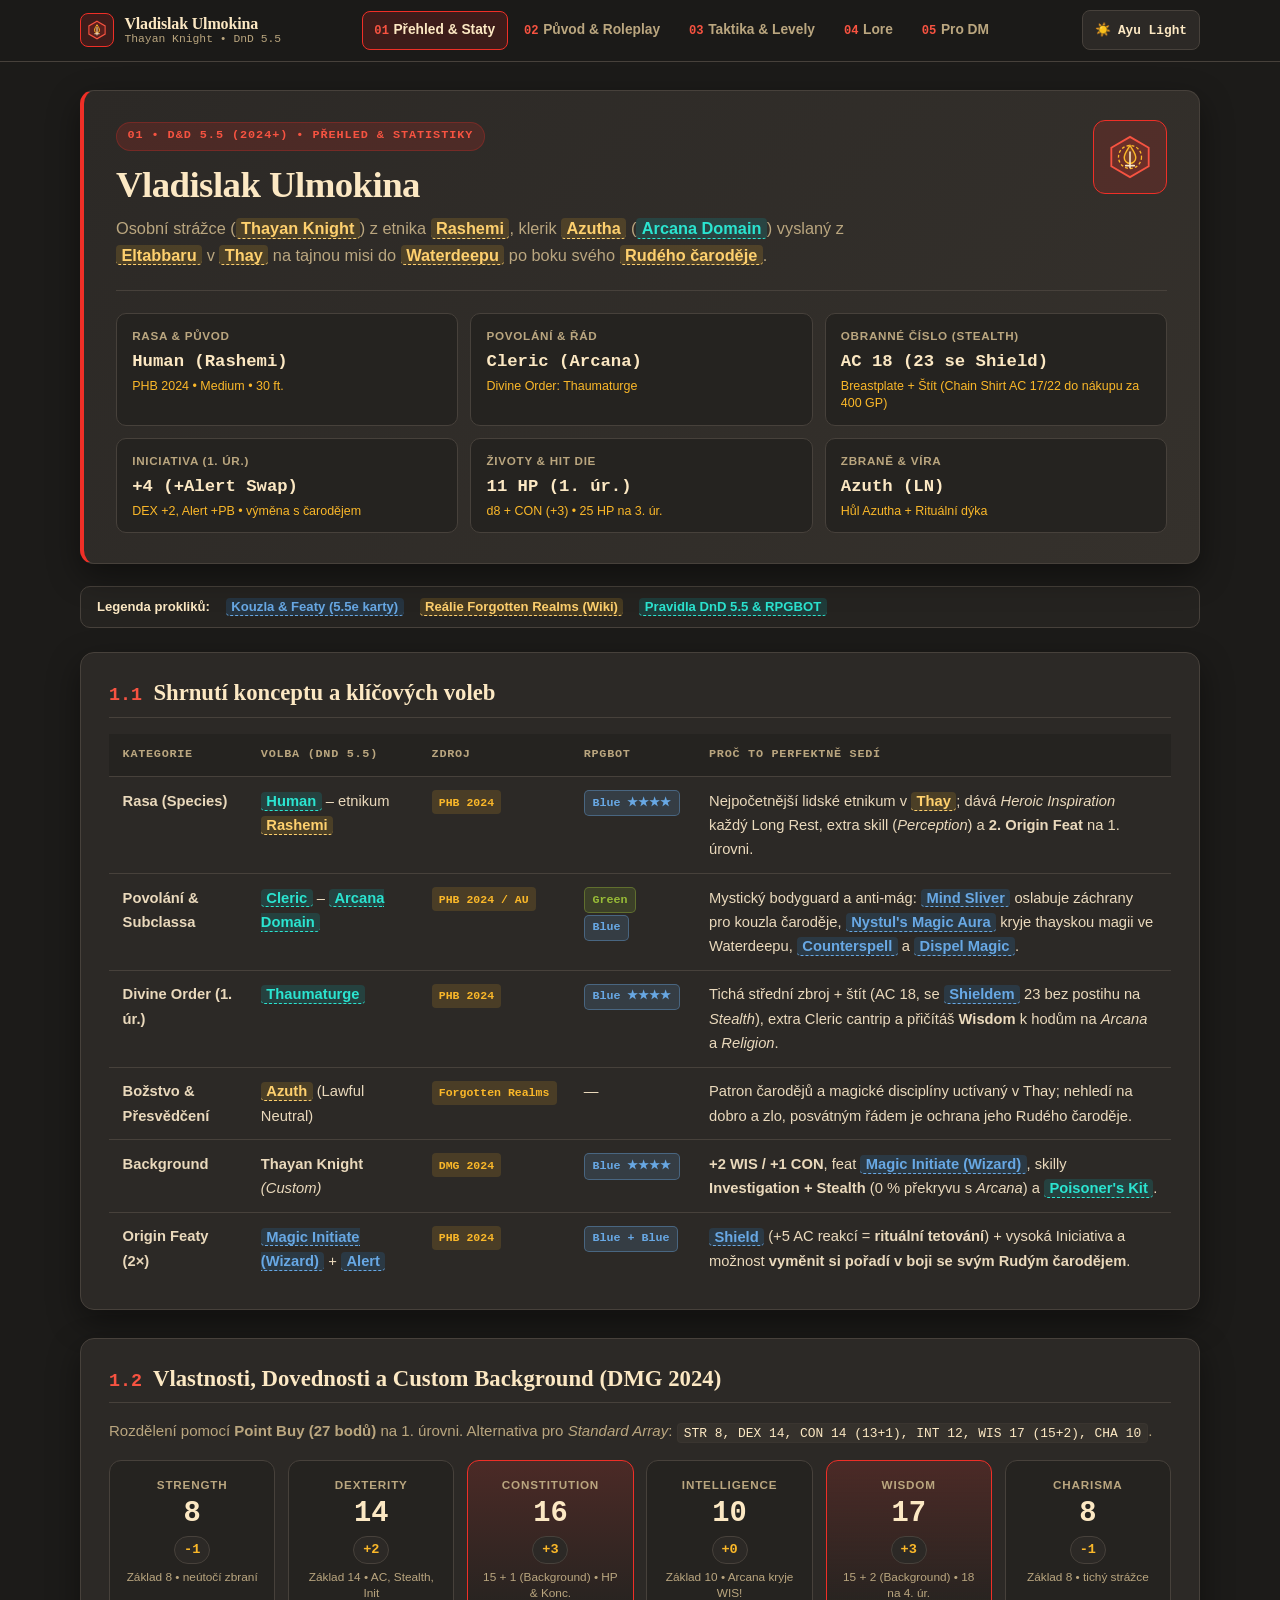
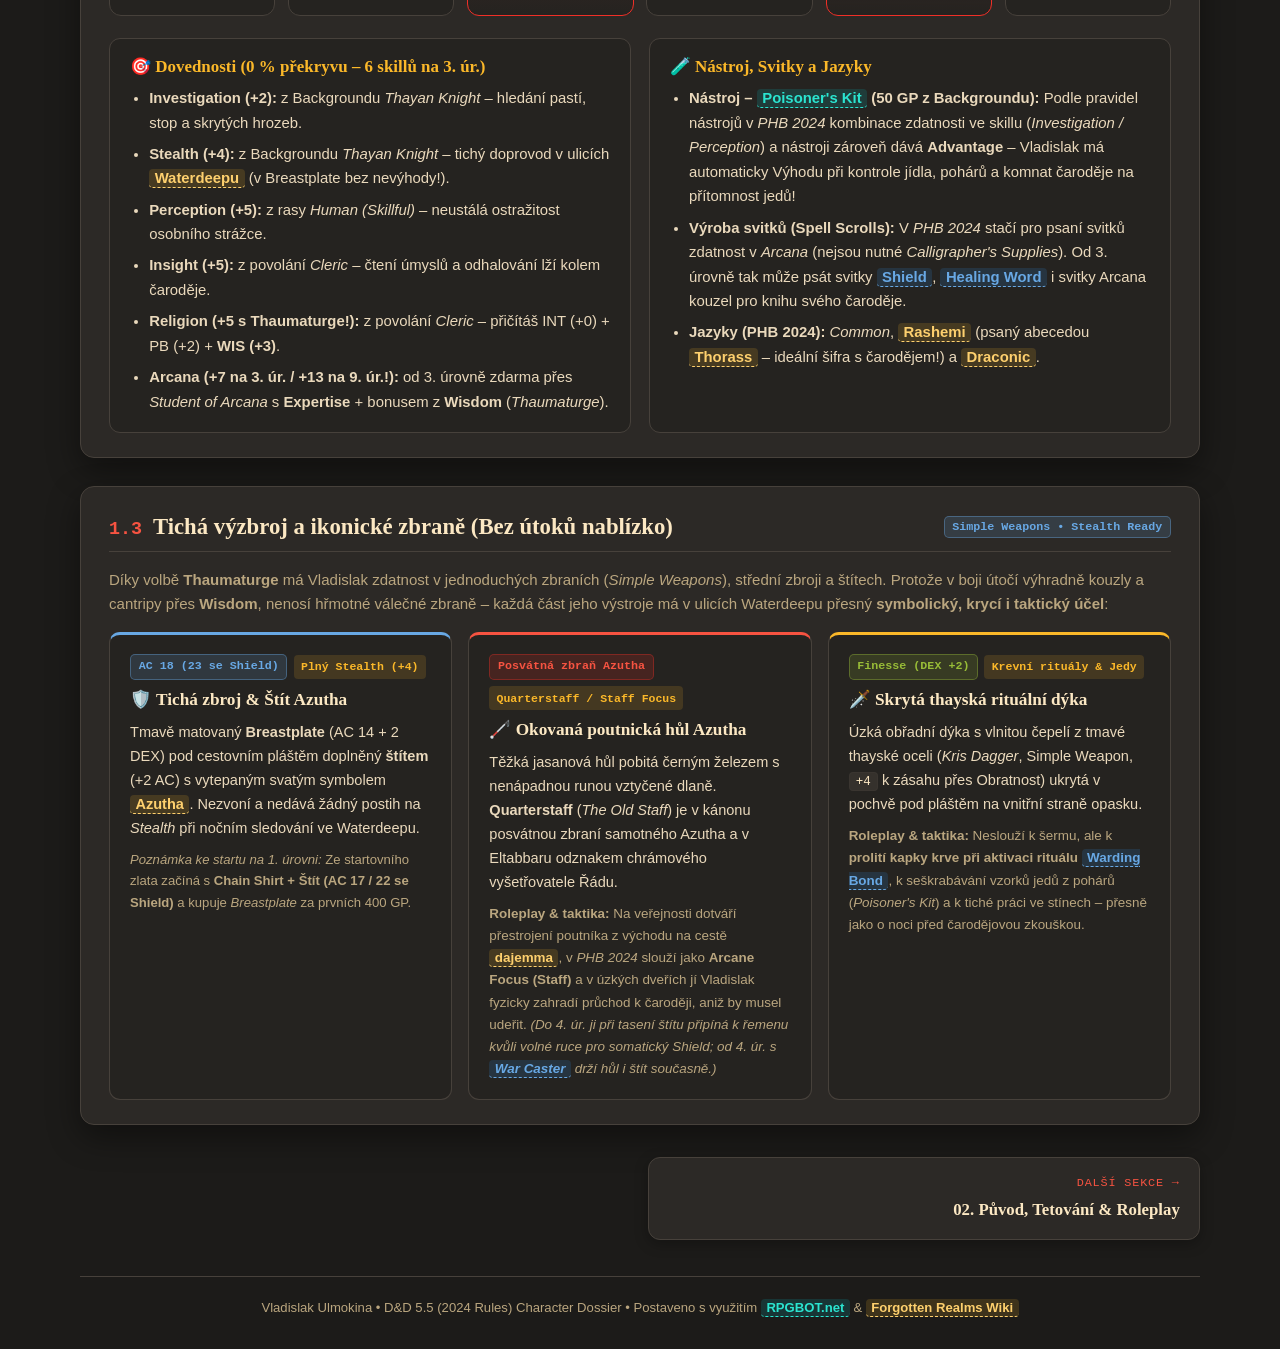
==== commit 0d64df68: "Refactor dossier into responsive vanilla multi-page site with Srcery/Ayu themes and Thayan lore" ====
--- a/index.html
+++ b/index.html
@@ -2,686 +2,113 @@
 <html lang="cs" data-theme="dark">
 <head>
   <meta charset="UTF-8" />
-  <meta name="viewport" content="width=device-width, initial-scale=1.0" />
-  <title>Vladislak Ulmokina – Thayan Knight Klerik (DnD 5.5 Dossier pro DM)</title>
-  <style>
-    :root,
-    [data-theme="dark"] {
-      --bg: #0f0d10;
-      --bg-elevated: #18141a;
-      --bg-card: #1f1a22;
-      --bg-card-alt: #27202b;
-      --border: #3a2b36;
-      --border-accent: #8b2635;
-      --text: #f2ece9;
-      --text-muted: #b8aba6;
-      --heading: #fff8f2;
-      --crimson: #d13b4b;
-      --crimson-soft: rgba(209, 59, 75, 0.14);
-      --gold: #e0b36a;
-      --gold-soft: rgba(224, 179, 106, 0.14);
-      --rpg-blue: #58a6ff;
-      --rpg-blue-bg: rgba(88, 166, 255, 0.15);
-      --rpg-green: #4ac26b;
-      --rpg-green-bg: rgba(74, 194, 107, 0.15);
-      --link-spell: #9ecbff;
-      --link-spell-bg: rgba(158, 203, 255, 0.11);
-      --link-lore: #f0b97a;
-      --link-lore-bg: rgba(240, 185, 122, 0.11);
-      --link-rule: #7ee2b8;
-      --link-rule-bg: rgba(126, 226, 184, 0.11);
-      --shadow: 0 10px 30px rgba(0, 0, 0, 0.45);
-    }
-
-    [data-theme="light"] {
-      --bg: #f6f1e7;
-      --bg-elevated: #efe7d8;
-      --bg-card: #fffcf5;
-      --bg-card-alt: #f4ecdd;
-      --border: #d8cbb8;
-      --border-accent: #8b1e2b;
-      --text: #251e1c;
-      --text-muted: #635550;
-      --heading: #1a1110;
-      --crimson: #8b1e2b;
-      --crimson-soft: rgba(139, 30, 43, 0.1);
-      --gold: #946216;
-      --gold-soft: rgba(148, 98, 22, 0.12);
-      --rpg-blue: #0969da;
-      --rpg-blue-bg: rgba(9, 105, 218, 0.12);
-      --rpg-green: #1a7f37;
-      --rpg-green-bg: rgba(26, 127, 55, 0.12);
-      --link-spell: #0b57d0;
-      --link-spell-bg: rgba(11, 87, 208, 0.08);
-      --link-lore: #8a4b08;
-      --link-lore-bg: rgba(138, 75, 8, 0.09);
-      --link-rule: #136f42;
-      --link-rule-bg: rgba(19, 111, 66, 0.09);
-      --shadow: 0 6px 20px rgba(37, 30, 28, 0.08);
-    }
-
-    * {
-      box-sizing: border-box;
-    }
-
-    html {
-      scroll-behavior: smooth;
-    }
-
-    body {
-      margin: 0;
-      font-family: "Inter", -apple-system, BlinkMacSystemFont, "Segoe UI", Roboto, sans-serif;
-      background-color: var(--bg);
-      color: var(--text);
-      line-height: 1.65;
-      font-size: 16px;
-    }
-
-    h1, h2, h3, h4, .serif {
-      font-family: Georgia, "Palatino Linotype", "Book Antiqua", Palatino, serif;
-      color: var(--heading);
-      margin-top: 0;
-    }
-
-    /* Sticky Top Navigation */
-    .topbar {
-      position: sticky;
-      top: 0;
-      z-index: 100;
-      background: var(--bg-elevated);
-      border-bottom: 1px solid var(--border);
-      backdrop-filter: blur(10px);
-    }
-
-    .topbar-inner {
-      max-width: 1120px;
-      margin: 0 auto;
-      padding: 0.65rem 1.25rem;
-      display: flex;
-      align-items: center;
-      justify-content: space-between;
-      gap: 1rem;
-      flex-wrap: wrap;
-    }
-
-    .nav-links {
-      display: flex;
-      gap: 0.35rem;
-      flex-wrap: wrap;
-    }
-
-    .nav-links a {
-      color: var(--text-muted);
-      text-decoration: none;
-      font-size: 0.85rem;
-      font-weight: 600;
-      padding: 0.35rem 0.65rem;
-      border-radius: 6px;
-      transition: all 0.15s ease;
-    }
-
-    .nav-links a:hover {
-      color: var(--heading);
-      background: var(--crimson-soft);
-    }
-
-    .topbar-actions {
-      display: flex;
-      gap: 0.5rem;
-      align-items: center;
-    }
-
-    .btn {
-      cursor: pointer;
-      border: 1px solid var(--border);
-      background: var(--bg-card);
-      color: var(--text);
-      font-size: 0.82rem;
-      font-weight: 600;
-      padding: 0.4rem 0.75rem;
-      border-radius: 6px;
-      transition: all 0.15s ease;
-    }
-
-    .btn:hover {
-      border-color: var(--crimson);
-      color: var(--heading);
-    }
-
-    /* Layout Container */
-    .container {
-      max-width: 1120px;
-      margin: 0 auto;
-      padding: 2rem 1.25rem 4rem;
-    }
-
-    /* Hero Header */
-    .hero {
-      position: relative;
-      background: linear-gradient(135deg, var(--bg-card) 0%, var(--bg-card-alt) 100%);
-      border: 1px solid var(--border);
-      border-left: 4px solid var(--crimson);
-      border-radius: 14px;
-      padding: 2rem;
-      box-shadow: var(--shadow);
-      margin-bottom: 1.5rem;
-    }
-
-    .hero-top {
-      display: flex;
-      justify-content: space-between;
-      align-items: flex-start;
-      gap: 1.5rem;
-      flex-wrap: wrap;
-    }
-
-    .eyebrow {
-      display: inline-block;
-      font-size: 0.78rem;
-      text-transform: uppercase;
-      letter-spacing: 0.1em;
-      font-weight: 700;
-      color: var(--crimson);
-      background: var(--crimson-soft);
-      padding: 0.25rem 0.65rem;
-      border-radius: 999px;
-      margin-bottom: 0.65rem;
-    }
-
-    .hero h1 {
-      font-size: 2.35rem;
-      margin-bottom: 0.35rem;
-      letter-spacing: -0.01em;
-    }
-
-    .hero-subtitle {
-      color: var(--text-muted);
-      font-size: 1.05rem;
-      margin: 0 0 1.25rem;
-      max-width: 740px;
-    }
-
-    .sigil-box {
-      width: 78px;
-      height: 78px;
-      border-radius: 12px;
-      background: var(--crimson-soft);
-      border: 1px solid var(--border-accent);
-      display: flex;
-      align-items: center;
-      justify-content: center;
-      flex-shrink: 0;
-    }
-
-    /* Quick Stat Strip */
-    .quick-stats {
-      display: grid;
-      grid-template-columns: repeat(auto-fit, minmax(150px, 1fr));
-      gap: 0.75rem;
-      margin-top: 1.25rem;
-      padding-top: 1.25rem;
-      border-top: 1px solid var(--border);
-    }
-
-    .qstat {
-      background: var(--bg-elevated);
-      border: 1px solid var(--border);
-      border-radius: 10px;
-      padding: 0.7rem 0.9rem;
-    }
-
-    .qstat-label {
-      font-size: 0.75rem;
-      text-transform: uppercase;
-      letter-spacing: 0.06em;
-      color: var(--text-muted);
-      display: block;
-    }
-
-    .qstat-value {
-      font-size: 1.15rem;
-      font-weight: 700;
-      color: var(--heading);
-      margin-top: 0.15rem;
-      display: block;
-    }
-
-    .qstat-note {
-      font-size: 0.78rem;
-      color: var(--gold);
-      display: block;
-    }
-
-    /* Link Legend Bar */
-    .legend-bar {
-      display: flex;
-      flex-wrap: wrap;
-      gap: 0.9rem;
-      align-items: center;
-      background: var(--bg-elevated);
-      border: 1px solid var(--border);
-      border-radius: 10px;
-      padding: 0.65rem 1rem;
-      margin-bottom: 1.75rem;
-      font-size: 0.84rem;
-      color: var(--text-muted);
-    }
-
-    /* Semantic Hyperlinks */
-    a.spell, a.lore, a.rule {
-      text-decoration: none;
-      padding: 0.08rem 0.35rem;
-      border-radius: 4px;
-      font-weight: 600;
-      transition: filter 0.15s ease, background 0.15s ease;
-      border-bottom: 1px dashed currentColor;
-    }
-
-    a.spell {
-      color: var(--link-spell);
-      background: var(--link-spell-bg);
-    }
-
-    a.lore {
-      color: var(--link-lore);
-      background: var(--link-lore-bg);
-    }
-
-    a.rule {
-      color: var(--link-rule);
-      background: var(--link-rule-bg);
-    }
-
-    a.spell:hover, a.lore:hover, a.rule:hover {
-      filter: brightness(1.18);
-      border-bottom-style: solid;
-    }
-
-    /* Sections & Cards */
-    section {
-      margin-bottom: 2rem;
-      scroll-margin-top: 4.5rem;
-    }
-
-    .card {
-      background: var(--bg-card);
-      border: 1px solid var(--border);
-      border-radius: 14px;
-      padding: 1.6rem 1.75rem;
-      box-shadow: var(--shadow);
-    }
-
-    .section-title {
-      font-size: 1.5rem;
-      margin-bottom: 1rem;
-      padding-bottom: 0.55rem;
-      border-bottom: 1px solid var(--border);
-      display: flex;
-      align-items: center;
-      justify-content: space-between;
-      gap: 0.75rem;
-      flex-wrap: wrap;
-    }
-
-    .section-num {
-      color: var(--crimson);
-      margin-right: 0.35rem;
-    }
-
-    /* DM Check Callout */
-    .dm-callout {
-      background: linear-gradient(135deg, var(--crimson-soft) 0%, var(--gold-soft) 100%);
-      border: 1px solid var(--border-accent);
-      border-radius: 12px;
-      padding: 1.2rem 1.4rem;
-      margin-bottom: 1.75rem;
-    }
-
-    .dm-callout h3 {
-      font-size: 1.1rem;
-      margin-bottom: 0.45rem;
-      color: var(--heading);
-    }
-
-    .dm-callout ul {
-      margin: 0.4rem 0 0;
-      padding-left: 1.25rem;
-    }
-
-    .dm-callout li {
-      margin-bottom: 0.3rem;
-      font-size: 0.94rem;
-    }
-
-    /* Tables */
-    .table-wrap {
-      overflow-x: auto;
-    }
-
-    table {
-      width: 100%;
-      border-collapse: collapse;
-      font-size: 0.93rem;
-    }
-
-    th, td {
-      text-align: left;
-      padding: 0.7rem 0.85rem;
-      border-bottom: 1px solid var(--border);
-      vertical-align: top;
-    }
-
-    th {
-      font-size: 0.78rem;
-      text-transform: uppercase;
-      letter-spacing: 0.06em;
-      color: var(--text-muted);
-      background: var(--bg-elevated);
-    }
-
-    tr:last-child td {
-      border-bottom: none;
-    }
-
-    /* RPGBOT Badges */
-    .badge {
-      display: inline-block;
-      font-size: 0.75rem;
-      font-weight: 700;
-      padding: 0.18rem 0.5rem;
-      border-radius: 5px;
-      white-space: nowrap;
-    }
-
-    .badge-blue {
-      color: var(--rpg-blue);
-      background: var(--rpg-blue-bg);
-      border: 1px solid rgba(88, 166, 255, 0.35);
-    }
-
-    .badge-green {
-      color: var(--rpg-green);
-      background: var(--rpg-green-bg);
-      border: 1px solid rgba(74, 194, 107, 0.35);
-    }
-
-    .badge-book {
-      color: var(--gold);
-      background: var(--gold-soft);
-      font-size: 0.74rem;
-      padding: 0.15rem 0.45rem;
-      border-radius: 4px;
-      font-weight: 600;
-    }
-
-    /* Ability Score Grid */
-    .ability-grid {
-      display: grid;
-      grid-template-columns: repeat(auto-fit, minmax(145px, 1fr));
-      gap: 0.85rem;
-      margin: 1rem 0 1.25rem;
-    }
-
-    .ability-box {
-      background: var(--bg-elevated);
-      border: 1px solid var(--border);
-      border-radius: 12px;
-      padding: 0.9rem;
-      text-align: center;
-    }
-
-    .ability-box.primary {
-      border-color: var(--crimson);
-      background: linear-gradient(180deg, var(--crimson-soft) 0%, var(--bg-elevated) 100%);
-    }
-
-    .ability-name {
-      font-size: 0.76rem;
-      text-transform: uppercase;
-      letter-spacing: 0.08em;
-      color: var(--text-muted);
-      font-weight: 700;
-    }
-
-    .ability-score {
-      font-size: 1.85rem;
-      font-weight: 800;
-      color: var(--heading);
-      line-height: 1.2;
-      margin: 0.2rem 0;
-    }
-
-    .ability-mod {
-      display: inline-block;
-      font-size: 0.9rem;
-      font-weight: 700;
-      padding: 0.1rem 0.55rem;
-      border-radius: 999px;
-      background: var(--bg-card);
-      border: 1px solid var(--border);
-      color: var(--gold);
-      margin-bottom: 0.35rem;
-    }
-
-    .ability-calc {
-      font-size: 0.76rem;
-      color: var(--text-muted);
-    }
-
-    /* Two-Column Grid */
-    .grid-2 {
-      display: grid;
-      grid-template-columns: repeat(auto-fit, minmax(310px, 1fr));
-      gap: 1.15rem;
-    }
-
-    .subcard {
-      background: var(--bg-elevated);
-      border: 1px solid var(--border);
-      border-radius: 10px;
-      padding: 1.1rem 1.25rem;
-    }
-
-    .subcard h3 {
-      font-size: 1.08rem;
-      margin-bottom: 0.5rem;
-      color: var(--gold);
-    }
-
-    .subcard ul {
-      margin: 0.35rem 0 0;
-      padding-left: 1.2rem;
-    }
-
-    .subcard li {
-      margin-bottom: 0.4rem;
-      font-size: 0.93rem;
-    }
-
-    /* Armor Mode Switcher */
-    .armor-toggle {
-      display: inline-flex;
-      background: var(--bg-elevated);
-      border: 1px solid var(--border);
-      border-radius: 8px;
-      padding: 0.2rem;
-      gap: 0.2rem;
-    }
-
-    .armor-toggle button {
-      border: none;
-      background: transparent;
-      color: var(--text-muted);
-      font-size: 0.8rem;
-      font-weight: 600;
-      padding: 0.35rem 0.7rem;
-      border-radius: 6px;
-      cursor: pointer;
-    }
-
-    .armor-toggle button.active {
-      background: var(--crimson);
-      color: #fff;
-    }
-
-    /* Level Timeline */
-    .timeline {
-      display: flex;
-      flex-direction: column;
-      gap: 1rem;
-    }
-
-    .level-item {
-      display: grid;
-      grid-template-columns: 110px 1fr;
-      gap: 1rem;
-      background: var(--bg-elevated);
-      border: 1px solid var(--border);
-      border-radius: 10px;
-      padding: 1rem 1.2rem;
-    }
-
-    .level-tag {
-      font-family: Georgia, serif;
-      font-weight: 700;
-      font-size: 1.05rem;
-      color: var(--crimson);
-      border-right: 1px solid var(--border);
-      padding-right: 0.75rem;
-      display: flex;
-      flex-direction: column;
-      justify-content: flex-start;
-    }
-
-    .level-tag span {
-      font-family: Inter, sans-serif;
-      font-size: 0.75rem;
-      color: var(--text-muted);
-      font-weight: 500;
-      margin-top: 0.2rem;
-    }
-
-    .level-body ul {
-      margin: 0;
-      padding-left: 1.2rem;
-    }
-
-    .level-body li {
-      margin-bottom: 0.38rem;
-      font-size: 0.94rem;
-    }
-
-    /* Backstory Prose */
-    .story-prose p {
-      margin: 0 0 1.05rem;
-      font-size: 1rem;
-    }
-
-    .story-chapter {
-      color: var(--gold);
-      font-size: 1.15rem;
-      margin: 1.35rem 0 0.5rem;
-    }
-
-    .trait-grid {
-      display: grid;
-      grid-template-columns: repeat(auto-fit, minmax(230px, 1fr));
-      gap: 0.85rem;
-      margin-top: 1.25rem;
-    }
-
-    .trait-card {
-      background: var(--bg-elevated);
-      border: 1px solid var(--border);
-      border-top: 3px solid var(--crimson);
-      border-radius: 10px;
-      padding: 0.9rem 1rem;
-      font-size: 0.92rem;
-    }
-
-    .trait-card strong {
-      display: block;
-      font-size: 0.76rem;
-      text-transform: uppercase;
-      letter-spacing: 0.07em;
-      color: var(--gold);
-      margin-bottom: 0.3rem;
-    }
-
-    footer {
-      text-align: center;
-      color: var(--text-muted);
-      font-size: 0.84rem;
-      margin-top: 2.5rem;
-      padding-top: 1.25rem;
-      border-top: 1px solid var(--border);
-    }
-
-    @media (max-width: 680px) {
-      .hero h1 { font-size: 1.8rem; }
-      .level-item { grid-template-columns: 1fr; }
-      .level-tag { border-right: none; border-bottom: 1px solid var(--border); padding-bottom: 0.4rem; }
-    }
-
-    @media print {
-      .topbar, .armor-toggle { display: none !important; }
-      body { background: #fff; color: #000; font-size: 11pt; }
-      .card, .hero, .subcard, .level-item, .qstat, .ability-box {
-        box-shadow: none !important;
-        break-inside: avoid;
+  <meta name="viewport" content="width=device-width, initial-scale=1.0, viewport-fit=cover" />
+  <title>Vladislak Ulmokina — 01. Přehled &amp; Staty (DnD 5.5 Dossier)</title>
+  <script>
+    (function () {
+      try {
+        var t = localStorage.getItem('vladislak-theme');
+        document.documentElement.setAttribute('data-theme', t === 'light' ? 'light' : 'dark');
+      } catch (e) {
+        document.documentElement.setAttribute('data-theme', 'dark');
       }
-    }
-  </style>
+    })();
+  </script>
+  <link rel="stylesheet" href="css/styles.css" />
 </head>
 <body>
-
-  <!-- Top Navigation -->
+  <a class="skip-link" href="#main-content">Přeskočit na obsah</a>
+
+  <!-- Sticky Top Navigation -->
   <header class="topbar">
     <div class="topbar-inner">
-      <nav class="nav-links" aria-label="Sekce postavy">
-        <a href="#prehled">1. Přehled</a>
-        <a href="#staty">2. Staty &amp; Background</a>
-        <a href="#tetovani">3. Tetování</a>
-        <a href="#synergie">4. Synergie s čarodějem</a>
-        <a href="#levely">5. Postup (1–12)</a>
-        <a href="#rashemi">6. Lore Rashemi</a>
-        <a href="#pribeh">7. Příběh &amp; Session 0</a>
+      <a class="brand" href="index.html" aria-label="Vladislak Ulmokina – Domů">
+        <span class="brand-mark" aria-hidden="true">
+          <svg width="20" height="20" viewBox="0 0 64 64" fill="none" xmlns="http://www.w3.org/2000/svg">
+            <polygon points="32,4 58,19 58,45 32,60 6,45 6,19" stroke="var(--crimson)" stroke-width="3.5" fill="var(--crimson-soft)"/>
+            <path d="M32 15C28 22 24 27 24 33C24 37.5 27.6 41 32 41C36.4 41 40 37.5 40 33C40 27 36 22 32 15Z" stroke="var(--gold)" stroke-width="3" fill="var(--gold-soft)"/>
+            <path d="M32 24V48M25 44H39" stroke="var(--heading)" stroke-width="3" stroke-linecap="round"/>
+          </svg>
+        </span>
+        <span class="brand-text">
+          <span class="brand-title">Vladislak Ulmokina</span>
+          <span class="brand-sub">Thayan Knight • DnD 5.5</span>
+        </span>
+      </a>
+
+      <nav class="desktop-nav" aria-label="Hlavní navigace">
+        <a href="index.html" aria-current="page"><span class="nav-idx">01</span>Přehled &amp; Staty</a>
+        <a href="background.html"><span class="nav-idx">02</span>Původ &amp; Roleplay</a>
+        <a href="tactics.html"><span class="nav-idx">03</span>Taktika &amp; Levely</a>
+        <a href="lore.html"><span class="nav-idx">04</span>Lore</a>
+        <a href="dm.html"><span class="nav-idx">05</span>Pro DM</a>
       </nav>
+
       <div class="topbar-actions">
-        <button class="btn" id="themeBtn" type="button" onclick="toggleTheme()">☀️ Světlý pergamen</button>
-        <button class="btn" type="button" onclick="window.print()">🖨️ Tisk / PDF</button>
+        <button class="btn-theme" id="themeBtn" type="button" aria-label="Přepnout barevný režim">
+          <span aria-hidden="true">☀️</span><span>Ayu<span class="theme-label-full"> Light</span></span>
+        </button>
+        <button class="hamburger-btn" id="hamburgerBtn" type="button" aria-label="Otevřít menu sekcí" aria-expanded="false" aria-controls="mobileDrawer">
+          <span class="hamburger-bar"></span>
+          <span class="hamburger-bar"></span>
+          <span class="hamburger-bar"></span>
+        </button>
       </div>
     </div>
   </header>
 
-  <main class="container">
+  <!-- Mobile Slide-Out Hamburger Drawer -->
+  <div class="drawer-backdrop" id="drawerBackdrop" aria-hidden="true"></div>
+  <aside class="mobile-drawer" id="mobileDrawer" aria-label="Mobilní navigace" aria-hidden="true">
+    <div class="drawer-header">
+      <span class="drawer-title">Navigace Dossieru</span>
+      <button class="drawer-close" id="drawerCloseBtn" type="button" aria-label="Zavřít menu">&times;</button>
+    </div>
+    <nav class="drawer-nav" aria-label="Sekce postavy">
+      <a href="index.html" aria-current="page">
+        <span class="drawer-link-top"><span class="drawer-link-idx">01</span> Přehled &amp; Staty</span>
+        <span class="drawer-link-desc">Koncept, vlastnosti, dovednosti, tichá zbroj a zbraně</span>
+      </a>
+      <a href="background.html">
+        <span class="drawer-link-top"><span class="drawer-link-idx">02</span> Původ &amp; Roleplay</span>
+        <span class="drawer-link-desc">Příběh z Eltabbaru, rituální tetování a etnikum Rashemi</span>
+      </a>
+      <a href="tactics.html">
+        <span class="drawer-link-top"><span class="drawer-link-idx">03</span> Taktika &amp; Leveling</span>
+        <span class="drawer-link-desc">Bojová synergie s Rudým čarodějem a postup po úrovních 1–12</span>
+      </a>
+      <a href="lore.html">
+        <span class="drawer-link-top"><span class="drawer-link-idx">04</span> Znalosti světa (Lore)</span>
+        <span class="drawer-link-desc">Božstva a náboženství v Thay očima klerika Azutha</span>
+      </a>
+      <a href="dm.html">
+        <span class="drawer-link-top"><span class="drawer-link-idx">05</span> Otevřené body pro DM</span>
+        <span class="drawer-link-desc">Shrnutí pravidel 5.5e, Session 0 otázky a háčky do kampaně</span>
+      </a>
+    </nav>
+    <div class="drawer-footer" id="drawerThemeStatus">Aktivní paleta: Srcery Dark</div>
+  </aside>
+
+  <main class="container" id="main-content">
 
     <!-- Hero Character Banner -->
     <div class="hero">
       <div class="hero-top">
         <div>
-          <span class="eyebrow">D&amp;D 5.5 (2024+) Dossier postavy ke kontrole pro DM</span>
+          <span class="eyebrow">01 • D&amp;D 5.5 (2024+) • Přehled &amp; Statistiky</span>
           <h1>Vladislak Ulmokina</h1>
           <p class="hero-subtitle">
-            Osobní strážce (<a class="lore" href="https://forgottenrealms.fandom.com/wiki/Thayan_knight" target="_blank" rel="noopener noreferrer">Thayan Knight</a>) z etnika <a class="lore" href="https://forgottenrealms.fandom.com/wiki/Rashemaar" target="_blank" rel="noopener noreferrer">Rashemi</a>, klerik <a class="lore" href="https://forgottenrealms.fandom.com/wiki/Azuth" target="_blank" rel="noopener noreferrer">Azutha</a> (<a class="rule" href="https://rpgbot.net/2024-dnd/classes/cleric/cleric-subclasses/#arcana-domain" target="_blank" rel="noopener noreferrer">Arcana Domain</a>) vyslaný z <a class="lore" href="https://forgottenrealms.fandom.com/wiki/Eltabbar" target="_blank" rel="noopener noreferrer">Eltabbaru</a> v <a class="lore" href="https://forgottenrealms.fandom.com/wiki/Thay" target="_blank" rel="noopener noreferrer">Thay</a> do <a class="lore" href="https://forgottenrealms.fandom.com/wiki/Waterdeep" target="_blank" rel="noopener noreferrer">Waterdeepu</a> po boku svého <a class="lore" href="https://forgottenrealms.fandom.com/wiki/Red_Wizards_of_Thay" target="_blank" rel="noopener noreferrer">Rudého čaroděje</a>.
+            Osobní strážce (<a class="lore" href="https://forgottenrealms.fandom.com/wiki/Thayan_knight" target="_blank" rel="noopener noreferrer">Thayan Knight</a>) z etnika <a class="lore" href="https://forgottenrealms.fandom.com/wiki/Rashemaar" target="_blank" rel="noopener noreferrer">Rashemi</a>, klerik <a class="lore" href="https://forgottenrealms.fandom.com/wiki/Azuth" target="_blank" rel="noopener noreferrer">Azutha</a> (<a class="rule" href="https://rpgbot.net/2024-dnd/classes/cleric/cleric-subclasses/#arcana-domain" target="_blank" rel="noopener noreferrer">Arcana Domain</a>) vyslaný z <a class="lore" href="https://forgottenrealms.fandom.com/wiki/Eltabbar" target="_blank" rel="noopener noreferrer">Eltabbaru</a> v <a class="lore" href="https://forgottenrealms.fandom.com/wiki/Thay" target="_blank" rel="noopener noreferrer">Thay</a> na tajnou misi do <a class="lore" href="https://forgottenrealms.fandom.com/wiki/Waterdeep" target="_blank" rel="noopener noreferrer">Waterdeepu</a> po boku svého <a class="lore" href="https://forgottenrealms.fandom.com/wiki/Red_Wizards_of_Thay" target="_blank" rel="noopener noreferrer">Rudého čaroděje</a>.
           </p>
         </div>
-        <!-- Subtle Thayan / Azuth Sigil SVG -->
+        <!-- Adaptive Thayan / Azuth Sigil SVG -->
         <div class="sigil-box" title="Pečeť Azutha a Thayan Knighta">
           <svg width="46" height="46" viewBox="0 0 64 64" fill="none" xmlns="http://www.w3.org/2000/svg" aria-hidden="true">
-            <polygon points="32,4 58,19 58,45 32,60 6,45 6,19" stroke="#d13b4b" stroke-width="2.5" fill="rgba(209,59,75,0.1)"/>
-            <circle cx="32" cy="32" r="16" stroke="#e0b36a" stroke-width="1.8" stroke-dasharray="4 3"/>
-            <path d="M32 16C28 23 24 27 24 33C24 37.5 27.6 41 32 41C36.4 41 40 37.5 40 33C40 27 36 23 32 16Z" stroke="#e0b36a" stroke-width="2" fill="rgba(224,179,106,0.2)"/>
-            <path d="M32 25V47M26 44H38" stroke="#fff8f2" stroke-width="2" stroke-linecap="round"/>
+            <polygon points="32,4 58,19 58,45 32,60 6,45 6,19" stroke="var(--crimson)" stroke-width="2.5" fill="var(--crimson-soft)"/>
+            <circle cx="32" cy="32" r="16" stroke="var(--gold)" stroke-width="1.8" stroke-dasharray="4 3"/>
+            <path d="M32 16C28 23 24 27 24 33C24 37.5 27.6 41 32 41C36.4 41 40 37.5 40 33C40 27 36 23 32 16Z" stroke="var(--gold)" stroke-width="2" fill="var(--gold-soft)"/>
+            <path d="M32 25V47M26 44H38" stroke="var(--heading)" stroke-width="2.2" stroke-linecap="round"/>
           </svg>
-        </div>
-      </div>
-
-      <div style="display:flex; justify-content:space-between; align-items:center; flex-wrap:wrap; gap:0.6rem; margin-top:0.4rem;">
-        <span style="font-size:0.84rem; color:var(--text-muted);">Režim zbroje pro náhled statistik:</span>
-        <div class="armor-toggle" role="group" aria-label="Přepínač zbroje">
-          <button type="button" class="active" id="modeStealth" onclick="setArmorMode('stealth')">🕵️ Tichý režim do města (Breastplate)</button>
-          <button type="button" id="modeBattle" onclick="setArmorMode('battle')">🛡️ Otevřený boj (Scale / Half Plate)</button>
         </div>
       </div>
 
@@ -697,9 +124,9 @@
           <span class="qstat-note">Divine Order: Thaumaturge</span>
         </div>
         <div class="qstat">
-          <span class="qstat-label">Obranné číslo (AC)</span>
-          <span class="qstat-value" id="acVal">18 (23 se Shield)</span>
-          <span class="qstat-note" id="acNote">Breastplate + Štít (bez postihu na Stealth!)</span>
+          <span class="qstat-label">Obranné číslo (Stealth)</span>
+          <span class="qstat-value">AC 18 (23 se Shield)</span>
+          <span class="qstat-note">Breastplate + Štít (Chain Shirt AC 17/22 do nákupu za 400 GP)</span>
         </div>
         <div class="qstat">
           <span class="qstat-label">Iniciativa (1. úr.)</span>
@@ -712,38 +139,27 @@
           <span class="qstat-note">d8 + CON (+3) • 25 HP na 3. úr.</span>
         </div>
         <div class="qstat">
-          <span class="qstat-label">Víra &amp; Přesvědčení</span>
+          <span class="qstat-label">Zbraně &amp; Víra</span>
           <span class="qstat-value">Azuth (LN)</span>
-          <span class="qstat-note">Řád magie &amp; bezvýhradná služba</span>
+          <span class="qstat-note">Hůl Azutha + Rituální dýka</span>
         </div>
       </div>
     </div>
 
     <!-- Legend for Clickable Links -->
     <div class="legend-bar">
-      <strong style="color:var(--heading);">Legenda prokliků v dokumentu:</strong>
+      <strong style="color:var(--heading);">Legenda prokliků:</strong>
       <span><a class="spell" href="https://www.aidedd.org/spell/shield" target="_blank" rel="noopener noreferrer">Kouzla &amp; Featy (5.5e karty)</a></span>
       <span><a class="lore" href="https://forgottenrealms.fandom.com/wiki/Thay" target="_blank" rel="noopener noreferrer">Reálie Forgotten Realms (Wiki)</a></span>
       <span><a class="rule" href="https://rpgbot.net/2024-dnd/classes/cleric/" target="_blank" rel="noopener noreferrer">Pravidla DnD 5.5 &amp; RPGBOT</a></span>
     </div>
 
-    <!-- DM Quick Compliance Summary -->
-    <div class="dm-callout">
-      <h3>📋 Rychlé shrnutí pro DM ke schválení (100% DnD 5.5, žádný legacy obsah)</h3>
-      <ul>
-        <li><strong>Použité příručky (2024+):</strong> <em>Player's Handbook (2024)</em>, <em>Dungeon Master's Guide (2024)</em>, <em>Arcana Unleashed (2026 – Arcana Domain)</em>.</li>
-        <li><strong>Custom Background (podle DMG 2024, <em>Creating a Background</em>):</strong> <em>Thayan Knight</em> (+2 WIS / +1 CON, feat <a class="spell" href="https://www.aidedd.org/feat/magic-initiate" target="_blank" rel="noopener noreferrer">Magic Initiate: Wizard</a>, skilly <em>Investigation + Stealth</em>, nástroj <em>Poisoner's Kit</em>, startovních 50 GP).</li>
-        <li><strong>Magické tetování v pravidlech:</strong> Zcela pokryté legálními mechanikami hráče (<a class="spell" href="https://www.aidedd.org/spell/shield" target="_blank" rel="noopener noreferrer">Shield</a> z <em>Magic Initiate</em> jako ochranná runa + <a class="spell" href="https://www.aidedd.org/spell/warding-bond" target="_blank" rel="noopener noreferrer">Warding Bond</a> od 3. úrovně jako přebírání zranění čaroděje). Časem lze volitelně rozvinout přes 5.5e předmět <em>Thayan Spell Tattoo</em> (<em>Heroes of Faerûn</em>).</li>
-        <li><strong>Body ke společnému doladění (Session 0):</strong> Na konci stránky v <a class="rule" href="#session0">Sekci 7</a> jsou 3 krátké otázky k našemu krytí a úkolu ve <a class="lore" href="https://forgottenrealms.fandom.com/wiki/Waterdeep" target="_blank" rel="noopener noreferrer">Waterdeepu</a>.</li>
-      </ul>
-    </div>
-
-    <!-- SECTION 1 -->
+    <!-- SECTION 1: Concept Summary -->
     <section id="prehled">
       <div class="card">
-        <h2 class="section-title"><span><span class="section-num">1.</span> Shrnutí konceptu a klíčových voleb</span></h2>
+        <h2 class="section-title"><span><span class="section-num">1.1</span> Shrnutí konceptu a klíčových voleb</span></h2>
         <div class="table-wrap">
-          <table>
+          <table class="responsive-table">
             <thead>
               <tr>
                 <th>Kategorie</th>
@@ -755,46 +171,46 @@
             </thead>
             <tbody>
               <tr>
-                <td><strong>Rasa (Species)</strong></td>
-                <td><a class="rule" href="https://www.dndbeyond.com/sources/dnd/free-rules/character-origins#Human" target="_blank" rel="noopener noreferrer">Human</a> – etnikum <a class="lore" href="https://forgottenrealms.fandom.com/wiki/Rashemaar" target="_blank" rel="noopener noreferrer">Rashemi</a></td>
-                <td><span class="badge-book">PHB 2024</span></td>
-                <td><span class="badge badge-blue">Blue ★★★★</span></td>
-                <td>Nejpočetnější lidské etnikum v <a class="lore" href="https://forgottenrealms.fandom.com/wiki/Thay" target="_blank" rel="noopener noreferrer">Thay</a>; dává <em>Heroic Inspiration</em> každý Long Rest, extra skill (<em>Perception</em>) a <strong>2. Origin Feat</strong> na 1. úrovni.</td>
-              </tr>
-              <tr>
-                <td><strong>Povolání &amp; Subclassa</strong></td>
-                <td><a class="rule" href="https://www.dndbeyond.com/sources/dnd/free-rules/character-classes#Cleric" target="_blank" rel="noopener noreferrer">Cleric</a> – <a class="rule" href="https://rpgbot.net/2024-dnd/classes/cleric/cleric-subclasses/#arcana-domain" target="_blank" rel="noopener noreferrer">Arcana Domain</a></td>
-                <td><span class="badge-book">PHB 2024 / AU</span></td>
-                <td><span class="badge badge-green">Green</span> <span class="badge badge-blue">Blue</span></td>
-                <td>Mystický bodyguard a anti-mág: <a class="spell" href="https://www.aidedd.org/spell/mind-sliver" target="_blank" rel="noopener noreferrer">Mind Sliver</a> oslabuje záchrany pro kouzla čaroděje, <a class="spell" href="https://www.aidedd.org/spell/nystuls-magic-aura" target="_blank" rel="noopener noreferrer">Nystul's Magic Aura</a> kryje thayskou magii ve Waterdeepu, <a class="spell" href="https://www.aidedd.org/spell/counterspell" target="_blank" rel="noopener noreferrer">Counterspell</a> a <a class="spell" href="https://www.aidedd.org/spell/dispel-magic" target="_blank" rel="noopener noreferrer">Dispel Magic</a>.</td>
-              </tr>
-              <tr>
-                <td><strong>Divine Order (1. úr.)</strong></td>
-                <td><a class="rule" href="https://rpgbot.net/2024-dnd/classes/cleric/#cleric-class-features" target="_blank" rel="noopener noreferrer">Thaumaturge</a></td>
-                <td><span class="badge-book">PHB 2024</span></td>
-                <td><span class="badge badge-blue">Blue ★★★★</span></td>
-                <td>Střední zbroj + štít (AC 17–19, se <a class="spell" href="https://www.aidedd.org/spell/shield" target="_blank" rel="noopener noreferrer">Shieldem</a> 22–24), extra Cleric cantrip a přičítáš <strong>Wisdom</strong> k hodům na <em>Arcana</em> a <em>Religion</em>.</td>
-              </tr>
-              <tr>
-                <td><strong>Božstvo &amp; Přesvědčení</strong></td>
-                <td><a class="lore" href="https://forgottenrealms.fandom.com/wiki/Azuth" target="_blank" rel="noopener noreferrer">Azuth</a> (Lawful Neutral)</td>
-                <td><span class="badge-book">Forgotten Realms</span></td>
-                <td>—</td>
-                <td>Patron čarodějů a magické disciplíny uctívaný v Thay; nehledí na dobro a zlo, posvátným řádem je ochrana jeho Rudého čaroděje.</td>
-              </tr>
-              <tr>
-                <td><strong>Background</strong></td>
-                <td><strong>Thayan Knight</strong> <em>(Custom)</em></td>
-                <td><span class="badge-book">DMG 2024</span></td>
-                <td><span class="badge badge-blue">Blue ★★★★</span></td>
-                <td><strong>+2 WIS / +1 CON</strong>, feat <a class="spell" href="https://www.aidedd.org/feat/magic-initiate" target="_blank" rel="noopener noreferrer">Magic Initiate (Wizard)</a>, skilly <strong>Investigation + Stealth</strong> (0 % překryvu s <em>Arcana</em>) a <a class="rule" href="https://www.dndbeyond.com/sources/dnd/free-rules/equipment" target="_blank" rel="noopener noreferrer">Poisoner's Kit</a>.</td>
-              </tr>
-              <tr>
-                <td><strong>Origin Featy (2×)</strong></td>
-                <td><a class="spell" href="https://www.aidedd.org/feat/magic-initiate" target="_blank" rel="noopener noreferrer">Magic Initiate (Wizard)</a> + <a class="spell" href="https://www.aidedd.org/feat/alert" target="_blank" rel="noopener noreferrer">Alert</a></td>
-                <td><span class="badge-book">PHB 2024</span></td>
-                <td><span class="badge badge-blue">Blue + Blue</span></td>
-                <td><a class="spell" href="https://www.aidedd.org/spell/shield" target="_blank" rel="noopener noreferrer">Shield</a> (+5 AC reakcí = <strong>rituální tetování</strong>) + vysoká Iniciativa a možnost <strong>vyměnit si pořadí v boji se svým Rudým čarodějem</strong>.</td>
+                <td data-label="Kategorie"><strong>Rasa (Species)</strong></td>
+                <td data-label="Volba (DnD 5.5)"><a class="rule" href="https://www.dndbeyond.com/sources/dnd/free-rules/character-origins#Human" target="_blank" rel="noopener noreferrer">Human</a> – etnikum <a class="lore" href="https://forgottenrealms.fandom.com/wiki/Rashemaar" target="_blank" rel="noopener noreferrer">Rashemi</a></td>
+                <td data-label="Zdroj"><span class="badge-book">PHB 2024</span></td>
+                <td data-label="RPGBOT"><span class="badge badge-blue">Blue ★★★★</span></td>
+                <td data-label="Proč to sedí">Nejpočetnější lidské etnikum v <a class="lore" href="https://forgottenrealms.fandom.com/wiki/Thay" target="_blank" rel="noopener noreferrer">Thay</a>; dává <em>Heroic Inspiration</em> každý Long Rest, extra skill (<em>Perception</em>) a <strong>2. Origin Feat</strong> na 1. úrovni.</td>
+              </tr>
+              <tr>
+                <td data-label="Kategorie"><strong>Povolání &amp; Subclassa</strong></td>
+                <td data-label="Volba (DnD 5.5)"><a class="rule" href="https://www.dndbeyond.com/sources/dnd/free-rules/character-classes#Cleric" target="_blank" rel="noopener noreferrer">Cleric</a> – <a class="rule" href="https://rpgbot.net/2024-dnd/classes/cleric/cleric-subclasses/#arcana-domain" target="_blank" rel="noopener noreferrer">Arcana Domain</a></td>
+                <td data-label="Zdroj"><span class="badge-book">PHB 2024 / AU</span></td>
+                <td data-label="RPGBOT"><span class="badge badge-green">Green</span> <span class="badge badge-blue">Blue</span></td>
+                <td data-label="Proč to sedí">Mystický bodyguard a anti-mág: <a class="spell" href="https://www.aidedd.org/spell/mind-sliver" target="_blank" rel="noopener noreferrer">Mind Sliver</a> oslabuje záchrany pro kouzla čaroděje, <a class="spell" href="https://www.aidedd.org/spell/nystuls-magic-aura" target="_blank" rel="noopener noreferrer">Nystul's Magic Aura</a> kryje thayskou magii ve Waterdeepu, <a class="spell" href="https://www.aidedd.org/spell/counterspell" target="_blank" rel="noopener noreferrer">Counterspell</a> a <a class="spell" href="https://www.aidedd.org/spell/dispel-magic" target="_blank" rel="noopener noreferrer">Dispel Magic</a>.</td>
+              </tr>
+              <tr>
+                <td data-label="Kategorie"><strong>Divine Order (1. úr.)</strong></td>
+                <td data-label="Volba (DnD 5.5)"><a class="rule" href="https://rpgbot.net/2024-dnd/classes/cleric/#cleric-class-features" target="_blank" rel="noopener noreferrer">Thaumaturge</a></td>
+                <td data-label="Zdroj"><span class="badge-book">PHB 2024</span></td>
+                <td data-label="RPGBOT"><span class="badge badge-blue">Blue ★★★★</span></td>
+                <td data-label="Proč to sedí">Tichá střední zbroj + štít (AC 18, se <a class="spell" href="https://www.aidedd.org/spell/shield" target="_blank" rel="noopener noreferrer">Shieldem</a> 23 bez postihu na <em>Stealth</em>), extra Cleric cantrip a přičítáš <strong>Wisdom</strong> k hodům na <em>Arcana</em> a <em>Religion</em>.</td>
+              </tr>
+              <tr>
+                <td data-label="Kategorie"><strong>Božstvo &amp; Přesvědčení</strong></td>
+                <td data-label="Volba (DnD 5.5)"><a class="lore" href="https://forgottenrealms.fandom.com/wiki/Azuth" target="_blank" rel="noopener noreferrer">Azuth</a> (Lawful Neutral)</td>
+                <td data-label="Zdroj"><span class="badge-book">Forgotten Realms</span></td>
+                <td data-label="RPGBOT">—</td>
+                <td data-label="Proč to sedí">Patron čarodějů a magické disciplíny uctívaný v Thay; nehledí na dobro a zlo, posvátným řádem je ochrana jeho Rudého čaroděje.</td>
+              </tr>
+              <tr>
+                <td data-label="Kategorie"><strong>Background</strong></td>
+                <td data-label="Volba (DnD 5.5)"><strong>Thayan Knight</strong> <em>(Custom)</em></td>
+                <td data-label="Zdroj"><span class="badge-book">DMG 2024</span></td>
+                <td data-label="RPGBOT"><span class="badge badge-blue">Blue ★★★★</span></td>
+                <td data-label="Proč to sedí"><strong>+2 WIS / +1 CON</strong>, feat <a class="spell" href="https://www.aidedd.org/feat/magic-initiate" target="_blank" rel="noopener noreferrer">Magic Initiate (Wizard)</a>, skilly <strong>Investigation + Stealth</strong> (0 % překryvu s <em>Arcana</em>) a <a class="rule" href="https://www.dndbeyond.com/sources/dnd/free-rules/equipment" target="_blank" rel="noopener noreferrer">Poisoner's Kit</a>.</td>
+              </tr>
+              <tr>
+                <td data-label="Kategorie"><strong>Origin Featy (2×)</strong></td>
+                <td data-label="Volba (DnD 5.5)"><a class="spell" href="https://www.aidedd.org/feat/magic-initiate" target="_blank" rel="noopener noreferrer">Magic Initiate (Wizard)</a> + <a class="spell" href="https://www.aidedd.org/feat/alert" target="_blank" rel="noopener noreferrer">Alert</a></td>
+                <td data-label="Zdroj"><span class="badge-book">PHB 2024</span></td>
+                <td data-label="RPGBOT"><span class="badge badge-blue">Blue + Blue</span></td>
+                <td data-label="Proč to sedí"><a class="spell" href="https://www.aidedd.org/spell/shield" target="_blank" rel="noopener noreferrer">Shield</a> (+5 AC reakcí = <strong>rituální tetování</strong>) + vysoká Iniciativa a možnost <strong>vyměnit si pořadí v boji se svým Rudým čarodějem</strong>.</td>
               </tr>
             </tbody>
           </table>
@@ -802,10 +218,10 @@
       </div>
     </section>
 
-    <!-- SECTION 2 -->
+    <!-- SECTION 2: Stats & Skills -->
     <section id="staty">
       <div class="card">
-        <h2 class="section-title"><span><span class="section-num">2.</span> Vlastnosti, Dovednosti a Custom Background (DMG 2024)</span></h2>
+        <h2 class="section-title"><span><span class="section-num">1.2</span> Vlastnosti, Dovednosti a Custom Background (DMG 2024)</span></h2>
 
         <p style="margin-top:0; color:var(--text-muted); font-size:0.94rem;">
           Rozdělení pomocí <strong>Point Buy (27 bodů)</strong> na 1. úrovni. Alternativa pro <em>Standard Array</em>: <code>STR 8, DEX 14, CON 14 (13+1), INT 12, WIS 17 (15+2), CHA 10</code>.
@@ -816,7 +232,7 @@
             <div class="ability-name">Strength</div>
             <div class="ability-score">8</div>
             <div class="ability-mod">-1</div>
-            <div class="ability-calc">Základ 8 • střední zbroj</div>
+            <div class="ability-calc">Základ 8 • neútočí zbraní</div>
           </div>
           <div class="ability-box">
             <div class="ability-name">Dexterity</div>
@@ -855,7 +271,7 @@
             <h3>🎯 Dovednosti (0 % překryvu – 6 skillů na 3. úr.)</h3>
             <ul>
               <li><strong>Investigation (+2):</strong> z Backgroundu <em>Thayan Knight</em> – hledání pastí, stop a skrytých hrozeb.</li>
-              <li><strong>Stealth (+4):</strong> z Backgroundu <em>Thayan Knight</em> – tichý doprovod v ulicích <a class="lore" href="https://forgottenrealms.fandom.com/wiki/Waterdeep" target="_blank" rel="noopener noreferrer">Waterdeepu</a>.</li>
+              <li><strong>Stealth (+4):</strong> z Backgroundu <em>Thayan Knight</em> – tichý doprovod v ulicích <a class="lore" href="https://forgottenrealms.fandom.com/wiki/Waterdeep" target="_blank" rel="noopener noreferrer">Waterdeepu</a> (v Breastplate bez nevýhody!).</li>
               <li><strong>Perception (+5):</strong> z rasy <em>Human (Skillful)</em> – neustálá ostražitost osobního strážce.</li>
               <li><strong>Insight (+5):</strong> z povolání <em>Cleric</em> – čtení úmyslů a odhalování lží kolem čaroděje.</li>
               <li><strong>Religion (+5 s Thaumaturge!):</strong> z povolání <em>Cleric</em> – přičítáš INT (+0) + PB (+2) + <strong>WIS (+3)</strong>.</li>
@@ -875,277 +291,76 @@
       </div>
     </section>
 
-    <!-- SECTION 3 -->
-    <section id="tetovani">
-      <div class="card">
-        <h2 class="section-title"><span><span class="section-num">3.</span> Rituální Thayské tetování v mechanikách DnD 5.5</span></h2>
-        <p style="margin-top:0;">
-          Podle kánonu procházejí <a class="lore" href="https://forgottenrealms.fandom.com/wiki/Thayan_knight" target="_blank" rel="noopener noreferrer">Thayan Knights</a> bolestivým rituálem, při kterém získávají magické tetování svazující jejich život s <a class="lore" href="https://forgottenrealms.fandom.com/wiki/Red_Wizards_of_Thay" target="_blank" rel="noopener noreferrer">Rudými čaroději</a> (včetně schopnosti absorbovat zranění určená jejich pánovi). Vladislak nosí tento obrazec přes <strong>celá záda a páteř až k zátylku</strong>:
-        </p>
-        <div class="grid-2">
-          <div class="subcard">
-            <h3>🔥 1. úroveň: Ochranná pečeť (Magic Initiate: Wizard)</h3>
-            <ul>
-              <li>Sesílací vlastnost: <strong>Wisdom</strong>.</li>
-              <li><strong><a class="spell" href="https://www.aidedd.org/spell/shield" target="_blank" rel="noopener noreferrer">Shield</a> (1. úroveň):</strong> 1× za Long Rest zdarma a <strong>dále kdykoliv za běžné klerické spell sloty</strong>. Tetování na zádech rudě vzplane a reakcí zvedne AC o <strong>+5</strong> do příštího tahu (a zneškodní <a class="spell" href="https://www.aidedd.org/spell/magic-missile" target="_blank" rel="noopener noreferrer">Magic Missile</a>).</li>
-              <li><strong><a class="spell" href="https://www.aidedd.org/spell/message" target="_blank" rel="noopener noreferrer">Message</a> (Cantrip):</strong> Tichá komunikace s Rudým čarodějem během jednání či hlídky.</li>
-              <li><strong><a class="spell" href="https://www.aidedd.org/spell/blade-ward" target="_blank" rel="noopener noreferrer">Blade Ward</a> / <a class="spell" href="https://www.aidedd.org/spell/ray-of-frost" target="_blank" rel="noopener noreferrer">Ray of Frost</a> (Cantrip):</strong> Ochranná bariéra před bojem (<code>-1d4</code> k útokům nepřátel) nebo zpomalení útočníka běžícího k čaroději o 10 stop.</li>
-            </ul>
-          </div>
-          <div class="subcard">
-            <h3>🩸 3. úroveň: Sdílení ran (Warding Bond) &amp; Rozvoj</h3>
-            <ul>
-              <li><strong><a class="spell" href="https://www.aidedd.org/spell/warding-bond" target="_blank" rel="noopener noreferrer">Warding Bond</a> (2. úroveň klerika, 1 h, bez koncentrace!):</strong> Doslovný přepis lore Thayan Knightů do pravidel – Rudý čaroděj získá <strong>+1 AC, +1 na všechny záchrany a Resistance na všechna zranění</strong>, zatímco druhou polovinu zranění přebírá tetování přímo do Vladislakova těla.</li>
-              <li><strong>Volitelný háček pro DM (<em>Heroes of Faerûn</em>):</strong> Oficiální 5.5e předmět <em>Thayan Spell Tattoo</em> (Uncommon wondrous item frakce Red Wizards) může v budoucnu představovat probuzení vyšší vrstvy tetování za splněné úkoly.</li>
-            </ul>
-          </div>
-        </div>
-      </div>
-    </section>
-
-    <!-- SECTION 4 -->
-    <section id="synergie">
-      <div class="card">
-        <h2 class="section-title"><span><span class="section-num">4.</span> Taktická synergie s Rudým čarodějem</span></h2>
-        <div class="grid-2">
-          <div class="subcard">
-            <h3>⚡ 1. Prohození iniciativy (<a class="spell" href="https://www.aidedd.org/feat/alert" target="_blank" rel="noopener noreferrer">Alert</a>)</h3>
-            <p style="margin:0; font-size:0.93rem;">
-              V DnD 5.5 dovoluje feat <em>Alert</em> hned po hodu na iniciativu <strong>vyměnit si pořadí s ochotným spojencem</strong>:
-            </p>
-            <ul>
-              <li><strong>Skupina nepřátel:</strong> Vladislak hodí vysoko, prohodí si tah s čarodějem &rarr; čaroděj pálí plošné kouzlo dřív, než se nepřátelé pohnou.</li>
-              <li><strong>Jeden boss:</strong> Vladislak jde první, sešle <a class="spell" href="https://www.aidedd.org/spell/mind-sliver" target="_blank" rel="noopener noreferrer">Mind Sliver</a> (INT save &rarr; <strong><code>-1d4</code> na další záchranný hod</strong>) a připraví bosse na hlavní kouzlo čaroděje.</li>
-            </ul>
-          </div>
-
-          <div class="subcard">
-            <h3>🎭 2. Krytí magie ve Waterdeepu</h3>
-            <p style="margin:0; font-size:0.93rem;">
-              Ve <a class="lore" href="https://forgottenrealms.fandom.com/wiki/Waterdeep" target="_blank" rel="noopener noreferrer">Waterdeepu</a> (pod dohledem <a class="lore" href="https://forgottenrealms.fandom.com/wiki/Watchful_Order_of_Magists_and_Protectors" target="_blank" rel="noopener noreferrer">Watchful Order</a>, <a class="lore" href="https://forgottenrealms.fandom.com/wiki/Harpers" target="_blank" rel="noopener noreferrer">Harperů</a> a <a class="lore" href="https://forgottenrealms.fandom.com/wiki/Laeral_Silverhand" target="_blank" rel="noopener noreferrer">Laeral Silverhand</a>) má Vladislak od 3. úrovně trvale připravenou <a class="spell" href="https://www.aidedd.org/spell/nystuls-magic-aura" target="_blank" rel="noopener noreferrer">Nystul's Magic Aura</a> – skryje aury rituálních tetování, předmětů i nekromancie před <a class="spell" href="https://www.aidedd.org/spell/detect-magic" target="_blank" rel="noopener noreferrer">Detect Magic</a>.
-            </p>
-          </div>
-
-          <div class="subcard">
-            <h3>🛡️ 3. Živý štít v první linii</h3>
-            <p style="margin:0; font-size:0.93rem;">
-              Stojí přímo před čarodějem se zapnutými <a class="spell" href="https://www.aidedd.org/spell/spirit-guardians" target="_blank" rel="noopener noreferrer">Spirit Guardians</a> (zpomalení nepřátel v okruhu 15 stop na polovinu + plošné Radiant zranění) a vysokým AC 23–24 se <a class="spell" href="https://www.aidedd.org/spell/shield" target="_blank" rel="noopener noreferrer">Shieldem</a>. Přes Channel Divinity <strong>Fortifying Spell</strong> hází čaroději při kouzlení <code>2d8 + Cleric level</code> dočasných HP bez akce.
-            </p>
-          </div>
-
-          <div class="subcard">
-            <h3>🚫 4. Anti-mág a okamžité čištění</h3>
-            <p style="margin:0; font-size:0.93rem;">
-              Od 5. úrovně má vždy připravený <a class="spell" href="https://www.aidedd.org/spell/counterspell" target="_blank" rel="noopener noreferrer">Counterspell</a> a <a class="spell" href="https://www.aidedd.org/spell/dispel-magic" target="_blank" rel="noopener noreferrer">Dispel Magic</a>. Od 6. úrovně (<strong>Dispelling Recovery</strong>) může po jakémkoliv léčivém kouzle za slot seslat na cíl jako <strong>Bonus Action zdarma bez slotu Dispel Magic</strong> (100% legální v jednom tahu dle pravidel 5.5e!).
-            </p>
-          </div>
-        </div>
-      </div>
-    </section>
-
-    <!-- SECTION 5 -->
-    <section id="levely">
+    <!-- SECTION 3: Stealth Armor & Iconic Weapons -->
+    <section id="vyzbroj">
       <div class="card">
         <h2 class="section-title">
-          <span><span class="section-num">5.</span> Postup po úrovních (Level 1 – 12)</span>
-          <a class="rule" href="https://rpgbot.net/2024-dnd/classes/cleric/" target="_blank" rel="noopener noreferrer" style="font-size:0.85rem;">RPGBOT 2024 Cleric Guide &nearr;</a>
+          <span><span class="section-num">1.3</span> Tichá výzbroj a ikonické zbraně (Bez útoků nablízko)</span>
+          <span class="badge badge-blue">Simple Weapons • Stealth Ready</span>
         </h2>
-
-        <div class="timeline">
-          <div class="level-item">
-            <div class="level-tag">1. úroveň<span>Thaumaturge &amp; Origin</span></div>
-            <div class="level-body">
-              <ul>
-                <li><strong>Výbava:</strong> Tichá varianta bez postihu na Stealth: <em>Chain Shirt</em> (AC 17 se štítem) &rarr; upgrade na <em>Breastplate</em> (<strong>AC 18 / 23 se Shieldem</strong>). Těžší bojová varianta: <em>Scale Mail</em> (AC 18) &rarr; <em>Half Plate</em> (<strong>AC 19 / 24</strong>). Svatý symbol <a class="lore" href="https://forgottenrealms.fandom.com/wiki/Azuth" target="_blank" rel="noopener noreferrer">Azutha</a> na štítu + <em>Poisoner's Kit</em> (50 GP).</li>
-                <li><strong>Cleric Cantripy (4):</strong> <a class="spell" href="https://www.aidedd.org/spell/toll-the-dead" target="_blank" rel="noopener noreferrer">Toll the Dead</a>, <a class="spell" href="https://www.aidedd.org/spell/sacred-flame" target="_blank" rel="noopener noreferrer">Sacred Flame</a>, <a class="spell" href="https://www.aidedd.org/spell/guidance" target="_blank" rel="noopener noreferrer">Guidance</a>, <a class="spell" href="https://www.aidedd.org/spell/thaumaturgy" target="_blank" rel="noopener noreferrer">Thaumaturgy</a> <em>(+ <a class="spell" href="https://www.aidedd.org/spell/message" target="_blank" rel="noopener noreferrer">Message</a> a <a class="spell" href="https://www.aidedd.org/spell/blade-ward" target="_blank" rel="noopener noreferrer">Blade Ward</a> z Magic Initiate)</em>.</li>
-                <li><strong>Základní kouzla 1. úrovně:</strong> <a class="spell" href="https://www.aidedd.org/spell/bless" target="_blank" rel="noopener noreferrer">Bless</a>, <a class="spell" href="https://www.aidedd.org/spell/healing-word" target="_blank" rel="noopener noreferrer">Healing Word</a>, <a class="spell" href="https://www.aidedd.org/spell/command" target="_blank" rel="noopener noreferrer">Command</a>, <a class="spell" href="https://www.aidedd.org/spell/shield-of-faith" target="_blank" rel="noopener noreferrer">Shield of Faith</a> (+ <a class="spell" href="https://www.aidedd.org/spell/shield" target="_blank" rel="noopener noreferrer">Shield</a> z featu).</li>
-              </ul>
+        <p style="margin-top:0; color:var(--text-muted); font-size:0.94rem;">
+          Díky volbě <strong>Thaumaturge</strong> má Vladislak zdatnost v jednoduchých zbraních (<em>Simple Weapons</em>), střední zbroji a štítech. Protože v boji útočí výhradně kouzly a cantripy přes <strong>Wisdom</strong>, nenosí hřmotné válečné zbraně – každá část jeho výstroje má v ulicích Waterdeepu přesný <strong>symbolický, krycí i taktický účel</strong>:
+        </p>
+
+        <div class="grid-3">
+          <div class="gear-card stealth-armor">
+            <div class="gear-meta">
+              <span class="badge badge-blue">AC 18 (23 se Shield)</span>
+              <span class="badge-book">Plný Stealth (+4)</span>
             </div>
-          </div>
-
-          <div class="level-item">
-            <div class="level-tag">2. úroveň<span>Channel Divinity</span></div>
-            <div class="level-body">
-              <ul>
-                <li><strong>Channel Divinity (2 použití; +1 za Short Rest, všechna za Long Rest):</strong> <em>Divine Spark</em> (léčení nebo Radiant/Necrotic zranění na 30 ft.) a <em>Turn Undead</em> (v 5.5e cílí jen na <em>„undead of your choice“</em> – <strong>nikdy nezasáhne případné nemrtvé sluhy tvého Rudého čaroděje!</strong>).</li>
-              </ul>
+            <h3 class="serif" style="margin:0; font-size:1.08rem; color:var(--heading);">🛡️ Tichá zbroj &amp; Štít Azutha</h3>
+            <p style="margin:0; font-size:0.91rem;">
+              Tmavě matovaný <strong>Breastplate</strong> (AC 14 + 2 DEX) pod cestovním pláštěm doplněný <strong>štítem</strong> (+2 AC) s vytepaným svatým symbolem <a class="lore" href="https://forgottenrealms.fandom.com/wiki/Azuth" target="_blank" rel="noopener noreferrer">Azutha</a>. Nezvoní a nedává žádný postih na <em>Stealth</em> při nočním sledování ve Waterdeepu.
+            </p>
+            <p style="margin:0; font-size:0.82rem; color:var(--text-muted);">
+              <em>Poznámka ke startu na 1. úrovni:</em> Ze startovního zlata začíná s <strong>Chain Shirt + Štít (AC 17 / 22 se Shield)</strong> a kupuje <em>Breastplate</em> za prvních 400 GP.
+            </p>
+          </div>
+
+          <div class="gear-card primary-weapon">
+            <div class="gear-meta">
+              <span class="badge badge-crimson">Posvátná zbraň Azutha</span>
+              <span class="badge-book">Quarterstaff / Staff Focus</span>
             </div>
-          </div>
-
-          <div class="level-item">
-            <div class="level-tag">3. úroveň<span>Arcana Domain (AU)</span></div>
-            <div class="level-body">
-              <ul>
-                <li><strong>Domain Spells (vždy připravená):</strong> <a class="spell" href="https://www.aidedd.org/spell/detect-magic" target="_blank" rel="noopener noreferrer">Detect Magic</a>, <a class="spell" href="https://www.aidedd.org/spell/magic-missile" target="_blank" rel="noopener noreferrer">Magic Missile</a>, <a class="spell" href="https://www.aidedd.org/spell/magic-weapon" target="_blank" rel="noopener noreferrer">Magic Weapon</a>, <a class="spell" href="https://www.aidedd.org/spell/nystuls-magic-aura" target="_blank" rel="noopener noreferrer">Nystul's Magic Aura</a>.</li>
-                <li><strong>Student of Arcana:</strong> Zdatnost a <strong>Expertise v Arcana</strong> + 2 Wizard cantripy počítané jako Cleric cantripy (přes Wisdom): <a class="spell" href="https://www.aidedd.org/spell/mind-sliver" target="_blank" rel="noopener noreferrer">Mind Sliver</a> a <a class="spell" href="https://www.aidedd.org/spell/mage-hand" target="_blank" rel="noopener noreferrer">Mage Hand</a>.</li>
-                <li><strong>Modify Magic (Channel Divinity):</strong> <em>Fortifying Spell</em> (<code>2d8 + Cleric level</code> THP cíli kouzla) a <em>Tenacious Spell</em> (<code>-1d6</code> k záchraně cíle proti tvému kouzlu).</li>
-                <li><strong>Doporučená kouzla 2. úrovně:</strong> <a class="spell" href="https://www.aidedd.org/spell/warding-bond" target="_blank" rel="noopener noreferrer">Warding Bond</a>, <a class="spell" href="https://www.aidedd.org/spell/aid" target="_blank" rel="noopener noreferrer">Aid</a>, <a class="spell" href="https://www.aidedd.org/spell/hold-person" target="_blank" rel="noopener noreferrer">Hold Person</a>, <a class="spell" href="https://www.aidedd.org/spell/silence" target="_blank" rel="noopener noreferrer">Silence</a>, <a class="spell" href="https://www.aidedd.org/spell/lesser-restoration" target="_blank" rel="noopener noreferrer">Lesser Restoration</a>.</li>
-              </ul>
+            <h3 class="serif" style="margin:0; font-size:1.08rem; color:var(--heading);">🦯 Okovaná poutnická hůl Azutha</h3>
+            <p style="margin:0; font-size:0.91rem;">
+              Těžká jasanová hůl pobitá černým železem s nenápadnou runou vztyčené dlaně. <strong>Quarterstaff</strong> (<em>The Old Staff</em>) je v kánonu posvátnou zbraní samotného Azutha a v Eltabbaru odznakem chrámového vyšetřovatele Řádu.
+            </p>
+            <p style="margin:0; font-size:0.84rem; color:var(--text-muted);">
+              <strong>Roleplay &amp; taktika:</strong> Na veřejnosti dotváří přestrojení poutníka z východu na cestě <a class="lore" href="https://forgottenrealms.fandom.com/wiki/Dajemma" target="_blank" rel="noopener noreferrer">dajemma</a>, v <em>PHB 2024</em> slouží jako <strong>Arcane Focus (Staff)</strong> a v úzkých dveřích jí Vladislak fyzicky zahradí průchod k čaroději, aniž by musel udeřit. <em>(Do 4. úr. ji při tasení štítu připíná k řemenu kvůli volné ruce pro somatický Shield; od 4. úr. s <a class="spell" href="https://www.aidedd.org/feat/war-caster" target="_blank" rel="noopener noreferrer">War Caster</a> drží hůl i štít současně.)</em>
+            </p>
+          </div>
+
+          <div class="gear-card">
+            <div class="gear-meta">
+              <span class="badge badge-green">Finesse (DEX +2)</span>
+              <span class="badge-book">Krevní rituály &amp; Jedy</span>
             </div>
-          </div>
-
-          <div class="level-item">
-            <div class="level-tag">4. úroveň<span>Klíčový Feat</span></div>
-            <div class="level-body">
-              <ul>
-                <li><strong><a class="spell" href="https://www.aidedd.org/feat/war-caster" target="_blank" rel="noopener noreferrer">War Caster</a></strong> <span class="badge badge-blue">Blue</span>: Zvyšuje <strong>Wisdom na 18 (+4)</strong>, dává <strong>Advantage</strong> na CON záchrany pro koncentraci, umožňuje somatické složky (<a class="spell" href="https://www.aidedd.org/spell/shield" target="_blank" rel="noopener noreferrer">Shield</a>, <a class="spell" href="https://www.aidedd.org/spell/counterspell" target="_blank" rel="noopener noreferrer">Counterspell</a>) se štítem v ruce a nahrazuje Opportunity Attack kouzlem (<em>Command / Hold Person / Mind Sliver</em>).</li>
-              </ul>
-            </div>
-          </div>
-
-          <div class="level-item">
-            <div class="level-tag">5. úroveň<span>Power Spike</span></div>
-            <div class="level-body">
-              <ul>
-                <li><strong>Domain Spells:</strong> <a class="spell" href="https://www.aidedd.org/spell/counterspell" target="_blank" rel="noopener noreferrer">Counterspell</a>, <a class="spell" href="https://www.aidedd.org/spell/dispel-magic" target="_blank" rel="noopener noreferrer">Dispel Magic</a>.</li>
-                <li><strong>Hlavní kouzla 3. úrovně:</strong> <a class="spell" href="https://www.aidedd.org/spell/spirit-guardians" target="_blank" rel="noopener noreferrer">Spirit Guardians</a> a <a class="spell" href="https://www.aidedd.org/spell/revivify" target="_blank" rel="noopener noreferrer">Revivify</a> + <strong>Sear Undead</strong> (<code>4d8</code> Radiant při neúspěšném Turn Undead).</li>
-              </ul>
-            </div>
-          </div>
-
-          <div class="level-item">
-            <div class="level-tag">6. – 12. úr.<span>Vyšší úrovně</span></div>
-            <div class="level-body">
-              <ul>
-                <li><strong>6. úroveň:</strong> <strong>Dispelling Recovery</strong> (Bonus Action <a class="spell" href="https://www.aidedd.org/spell/dispel-magic" target="_blank" rel="noopener noreferrer">Dispel Magic</a> zdarma po léčení/zrušení stavu) + 3. použití Channel Divinity.</li>
-                <li><strong>7. úroveň:</strong> <strong>Blessed Strikes: Potent Cantrips</strong> <span class="badge badge-blue">Blue</span> (+WIS ke zranění Cleric cantripů vč. <em>Mind Sliver</em>) + Domain Spells (<a class="spell" href="https://www.aidedd.org/spell/arcane-eye" target="_blank" rel="noopener noreferrer">Arcane Eye</a>, <a class="spell" href="https://www.aidedd.org/spell/leomund-s-secret-chest" target="_blank" rel="noopener noreferrer">Leomund's Secret Chest</a>) + <a class="spell" href="https://www.aidedd.org/spell/death-ward" target="_blank" rel="noopener noreferrer">Death Ward</a> (8h pojistka pro čaroděje bez koncentrace) a <a class="spell" href="https://www.aidedd.org/spell/banishment" target="_blank" rel="noopener noreferrer">Banishment</a>.</li>
-                <li><strong>8. – 12. úroveň:</strong> Na 8. úr. <strong>+2 Wisdom &rarr; 20 (+5)</strong> (příp. <a class="spell" href="https://www.aidedd.org/feat/inspiring-leader" target="_blank" rel="noopener noreferrer">Inspiring Leader</a> + <a class="spell" href="https://www.aidedd.org/feat/telekinetic" target="_blank" rel="noopener noreferrer">Telekinetic</a>), na 9. úr. <a class="spell" href="https://www.aidedd.org/spell/bigby-s-hand" target="_blank" rel="noopener noreferrer">Bigby's Hand</a> &amp; <a class="spell" href="https://www.aidedd.org/spell/teleportation-circle" target="_blank" rel="noopener noreferrer">Teleportation Circle</a>, na 12. úr. <a class="spell" href="https://www.aidedd.org/feat/resilient" target="_blank" rel="noopener noreferrer">Resilient (Constitution)</a> <span class="badge badge-blue">Blue</span>.</li>
-              </ul>
-            </div>
+            <h3 class="serif" style="margin:0; font-size:1.08rem; color:var(--heading);">🗡️ Skrytá thayská rituální dýka</h3>
+            <p style="margin:0; font-size:0.91rem;">
+              Úzká obřadní dýka s vlnitou čepelí z tmavé thayské oceli (<em>Kris Dagger</em>, Simple Weapon, <code>+4</code> k zásahu přes Obratnost) ukrytá v pochvě pod pláštěm na vnitřní straně opasku.
+            </p>
+            <p style="margin:0; font-size:0.84rem; color:var(--text-muted);">
+              <strong>Roleplay &amp; taktika:</strong> Neslouží k šermu, ale k <strong>prolití kapky krve při aktivaci rituálu <a class="spell" href="https://www.aidedd.org/spell/warding-bond" target="_blank" rel="noopener noreferrer">Warding Bond</a></strong>, k seškrabávání vzorků jedů z pohárů (<em>Poisoner's Kit</em>) a k tiché práci ve stínech – přesně jako o noci před čarodějovou zkouškou.
+            </p>
           </div>
         </div>
       </div>
     </section>
 
-    <!-- SECTION 6 -->
-    <section id="rashemi">
-      <div class="card">
-        <h2 class="section-title"><span><span class="section-num">6.</span> Etnikum Rashemi v Thay &amp; Roleplay detaily</span></h2>
-        <div class="grid-2">
-          <div class="subcard">
-            <h3>🌍 Thayští Rashemi vs. Rashemaar</h3>
-            <ul>
-              <li>Zatímco svobodní <a class="lore" href="https://forgottenrealms.fandom.com/wiki/Rashemaar" target="_blank" rel="noopener noreferrer">Rashemaar</a> ze severního <a class="lore" href="https://forgottenrealms.fandom.com/wiki/Rashemen" target="_blank" rel="noopener noreferrer">Rashemenu</a> slouží čarodějkám <a class="lore" href="https://forgottenrealms.fandom.com/wiki/Wychlaran" target="_blank" rel="noopener noreferrer">Wychlaran</a> a Thay nenávidí, <strong>Rashemi</strong> na náhorní plošině <a class="lore" href="https://forgottenrealms.fandom.com/wiki/Priador" target="_blank" rel="noopener noreferrer">Priador</a> (potomci prastarého <a class="lore" href="https://forgottenrealms.fandom.com/wiki/Raumathar" target="_blank" rel="noopener noreferrer">Raumatharu</a>) tvoří <strong>nejpočetnější lidské etnikum v samotném <a class="lore" href="https://forgottenrealms.fandom.com/wiki/Thay" target="_blank" rel="noopener noreferrer">Thay</a></strong>.</li>
-              <li>Považují se především za občany Thaye a chovají hluboký respekt k <strong>projevům magické moci</strong>. Na rozdíl od vysoké, štíhlé šlechty <a class="lore" href="https://forgottenrealms.fandom.com/wiki/Mulan" target="_blank" rel="noopener noreferrer">Mulanů</a> je Vladislak nižší (~168 cm), podsaditý a svalnatý, se snědou pletí a tmavýma očima.</li>
-            </ul>
-          </div>
-
-          <div class="subcard">
-            <h3>🧔 Vlasy jako maskování &amp; Zvyky</h3>
-            <ul>
-              <li><strong>Přirozené krytí mimo Thay:</strong> V Thay si svobodní Rashemiové i Thayan Knights holí hlavu dohola po vzoru Mulanů. Rashemiové mají ale od přírody extrémně husté černé vlasy a plnovous – cestou na západ si je Vladislak nechal narůst, takže zakrývají cíp tetování na zátylku a pro cizince vypadá jako poutník na tradiční cestě <a class="lore" href="https://forgottenrealms.fandom.com/wiki/Dajemma" target="_blank" rel="noopener noreferrer">dajemma</a>.</li>
-              <li><strong>Pověrčivé gesto proti smůle:</strong> Nerad si nechává věštit vlastní osud; zlou moc odvrací tradičním rashemijským gestem – <em>plivnout na prsty, sevřít v pěst a třikrát prudce švihnout prsty do vzduchu</em>.</li>
-              <li><strong>Úsloví:</strong> <em>„Vlk zůstane vždycky vlkem.“</em> / <em>„Jsou tací, kteří myslí, a tací, kteří jen sní.“</em></li>
-            </ul>
-          </div>
-        </div>
-      </div>
-    </section>
-
-    <!-- SECTION 7 -->
-    <section id="pribeh">
-      <div class="card story-prose">
-        <h2 class="section-title"><span><span class="section-num">7.</span> Příběh postavy: Vladislak Ulmokina</span></h2>
-
-        <p style="font-size:0.92rem; color:var(--text-muted); background:var(--bg-elevated); padding:0.75rem 1rem; border-radius:8px; border:1px solid var(--border);">
-          <strong>Věk:</strong> ~25–26 let (vrstevník svého Rudého čaroděje) &nbsp;•&nbsp;
-          <strong>Domov:</strong> <a class="lore" href="https://forgottenrealms.fandom.com/wiki/Eltabbar" target="_blank" rel="noopener noreferrer">Eltabbar</a>, <a class="lore" href="https://forgottenrealms.fandom.com/wiki/Thay" target="_blank" rel="noopener noreferrer">Thay</a> &nbsp;•&nbsp;
-          <strong>Rodina v Thay:</strong> matka <strong>Hulmarra Ulmokina</strong> a mladší sestra <strong>Yuldra Ulmokina</strong>
-        </p>
-
-        <h3 class="story-chapter">Stín chrámu a věží Eltabbaru</h3>
-        <p>
-          Vladislak se narodil ve spodních čtvrtích <a class="lore" href="https://forgottenrealms.fandom.com/wiki/Eltabbar" target="_blank" rel="noopener noreferrer">Eltabbaru</a> do chudé, ale svobodné rashemijské rodiny. V dnešním Thay pod vládou liche <a class="lore" href="https://forgottenrealms.fandom.com/wiki/Szass_Tam" target="_blank" rel="noopener noreferrer">Szass Tama</a>, kde živí občané bez urozené mulanské krve balancují jen krok nad otroky a nemrtvými sluhy, znamenal život v chudobě neustálý boj o přežití. Jako chlapce ho matka <strong>Hulmarra</strong> odevzdala do služby v eltabbarském chrámu <a class="lore" href="https://forgottenrealms.fandom.com/wiki/Azuth" target="_blank" rel="noopener noreferrer">Azutha</a>, Pána kouzel.
-        </p>
-        <p>
-          Kněží Azutha ve Vladislakovi brzy objevili vzácnou kombinaci vlastností: železnou kázeň, tichý krok, vrozený cit pro záchvěvy <a class="lore" href="https://forgottenrealms.fandom.com/wiki/Weave" target="_blank" rel="noopener noreferrer">Tkaniva</a> a bystrou, analytickou mysl. Nebyl vychováván jako kazatel, ale jako chrámový <strong>vyšetřovatel a strážce pořádku</strong> – učil se odhalovat magické sabotáže, hledat skryté pasti a poznávat desítky alchymistických jedů, kterými si znepřátelené čarodějské rody v Eltabbaru vyřizovaly účty.
-        </p>
-        <p>
-          Právě tehdy si mladého akolyty všiml <a class="lore" href="https://forgottenrealms.fandom.com/wiki/Mulan" target="_blank" rel="noopener noreferrer">mulanský</a> rod jeho budoucího <a class="lore" href="https://forgottenrealms.fandom.com/wiki/Red_Wizards_of_Thay" target="_blank" rel="noopener noreferrer">Rudého čaroděje</a>. Nabídli dohodu, která se v Thay neodmítá: rod vezme Vladislakovu matku <strong>Hulmarru</strong> a mladší sestru <strong>Yuldru</strong> pod svou trvalou patronaci (zajistí jim v Eltabbaru bezpečný dům, jídlo a nedotknutelnost) a Vladislak zasvětí svůj život ochraně jejich stejně starého dědice. Vyrůstali od té doby bok po boku – jeden ve věžích nad svitky vysoké magie, druhý o krok za ním ve stínech chodeb, na cvičištích a v chrámu. Vladislak zná každý jeho zvyk, tón hlasu i tajemství, a pod neproniknutelnou maskou protokolu je pro něj čaroděj jedinou skutečnou blízkostí, kterou v životě má.
-        </p>
-
-        <h3 class="story-chapter">Noc zkoušky a rituál žhavého inkoustu</h3>
-        <p>
-          Zlom přišel v předvečer čarodějovy klíčové učednické zkoušky v Eltabbaru. V sázce bylo vše – neúspěch znamenal pád v hierarchii nebo smrt. Vladislak při rutinní kontrole odhalil v čarodějově poháru bezbarvý, pomalu působící thayský jed nastražený ambiciózním rivalem, který měl čaroději uprostřed rituálu ochromit mysl i jazyk.
-        </p>
-        <p>
-          Kdyby Vladislak spustil otevřený poplach, zkouška by byla odložena a rod by vypadal slabě. Jednal proto tiše a bez jakýchkoliv rytířských skrupulí: část otrávené směsi otestoval na sobě, aby přesně určil její složení a namíchal protilátku (<em>Poisoner's Kit</em>), a téže noci se beze zvuku protáhl do komnat viníka (<em>Stealth</em>, <em>Investigation</em>). Ráno byla cesta ke zkoušce čistá – a rival se ke zkoušce už nikdy nedostavil.
-        </p>
-        <p>
-          Odměnou i pečetí tohoto činu bylo Vladislakovo přijetí mezi <a class="lore" href="https://forgottenrealms.fandom.com/wiki/Thayan_knight" target="_blank" rel="noopener noreferrer">Thayan Knights</a>. Během hodin trvajícího bolestivého obřadu mu kněží a mágové rodu vyryli přes <strong>celá záda a podél páteře až k zátylku</strong> spletité magické tetování propojující vztyčenou ruku Azutha s rodovou pečetí jeho pána. Od té noci jsou spojeni krví i magií: kdykoliv Vladislak vyvolá ochrannou bariéru (<a class="spell" href="https://www.aidedd.org/spell/shield" target="_blank" rel="noopener noreferrer">Shield</a>), převezme pánovy rány (<a class="spell" href="https://www.aidedd.org/spell/warding-bond" target="_blank" rel="noopener noreferrer">Warding Bond</a>) nebo se čaroděj ocitne ve smrtelném ohrožení, jizvy pod zbrojí se rozpálí jako žhavé železo.
-        </p>
-
-        <h3 class="story-chapter">Mise do Waterdeepu</h3>
-        <p>
-          Nyní byli oba vysláni z Thaye daleko na západ, do hlučného a nepředvídatelného <a class="lore" href="https://forgottenrealms.fandom.com/wiki/Waterdeep" target="_blank" rel="noopener noreferrer">Waterdeepu</a>, aby splnili delikátní úkol. Pro Vladislaka je Město nádhery chaotickým mraveništěm plným změkčilých lidí, kteří nechápou skutečný Řád – ale jako chladný pragmatik pohrdá zbytečnou krutostí, která by přitáhla pozornost městské hlídky či mágů. Má jediný zákon: <strong>mise musí uspět a jeho čaroděj se musí vrátit živý.</strong> Protože dobře ví, že pokud selže tady na západě, zaplatí za to nejen on, ale i <strong>Hulmarra a Yuldra</strong> čekající doma v Eltabbaru.
-        </p>
-
-        <div class="trait-grid">
-          <div class="trait-card">
-            <strong>Osobnostní rys</strong>
-            Mluvím málo, tiše a věcně. Než si v cizí hospodě sedneme, automaticky zkontroluji východy, stíny u stropu i pohár svého pána.
-          </div>
-          <div class="trait-card">
-            <strong>Ideál (Řád a Služba – LN)</strong>
-            Magie je nejvyšší řád světa. Čaroděj je mysl, která jí vládne; já jsem štít, který nedovolí chaosu a čepelím přerušit jeho dílo.
-          </div>
-          <div class="trait-card">
-            <strong>Pouto (Bond)</strong>
-            Dvě přísahy mě drží při životě – můj Rudý čaroděj, se kterým jsem vyrostl ve stínech Eltabbaru, a má matka Hulmarra se sestrou Yuldrou v Thay.
-          </div>
-          <div class="trait-card">
-            <strong>Slabina (Flaw)</strong>
-            Můj vlastní život nemá žádnou cenu v porovnání s bezpečím mého čaroděje – pro jeho ochranu skočím do smrtelné rány a bez výčitek použiju jed i lež.
-          </div>
-        </div>
-
-        <div id="session0" class="dm-callout" style="margin-top:1.5rem; margin-bottom:0;">
-          <h3>🤝 Otevřené body ke společnému dotažení s DM a spoluhráčem (Session 0)</h3>
-          <ol style="margin:0.4rem 0 0; padding-left:1.3rem; font-size:0.94rem;">
-            <li style="margin-bottom:0.35rem;"><strong>Společné krytí ve Waterdeepu:</strong> Pod jakou identitou ve městě vystupujeme (např. učenec/kupec z východu a jeho zarostlý rashemijský osobní strážce, nebo oficiální vyslanci <a class="lore" href="https://forgottenrealms.fandom.com/wiki/Thayan_enclave" target="_blank" rel="noopener noreferrer">thayské enklávy</a>)?</li>
-            <li style="margin-bottom:0.35rem;"><strong>Jméno rodu a mrtvého rivala:</strong> Jak se jmenuje mulanský rod (či patron / <a class="lore" href="https://forgottenrealms.fandom.com/wiki/Zulkir" target="_blank" rel="noopener noreferrer">Zulkir</a>) mého Rudého čaroděje, jehož pečeť nosím vytetovanou na zádech, a čí příbuzní v Eltabbaru nám případně nezapomněli onu noc před zkouškou?</li>
-            <li><strong>Konkrétní cíl mise:</strong> Co přesně máme ve Waterdeepu pro Thay získat či zařídit – a zná Vladislak celé zadání do posledního detailu stejně jako čaroděj?</li>
-          </ol>
-        </div>
-      </div>
-    </section>
+    <!-- Bottom Page Pager -->
+    <nav class="page-pager" aria-label="Přechod mezi sekcemi">
+      <a class="pager-link next" href="background.html">
+        <span class="pager-dir">Další sekce &rarr;</span>
+        <span class="pager-title">02. Původ, Tetování &amp; Roleplay</span>
+      </a>
+    </nav>
 
     <footer>
       Vladislak Ulmokina • D&amp;D 5.5 (2024 Rules) Character Dossier • Postaveno s využitím <a class="rule" href="https://rpgbot.net/2024-dnd/classes/cleric/" target="_blank" rel="noopener noreferrer">RPGBOT.net</a> &amp; <a class="lore" href="https://forgottenrealms.fandom.com/wiki/Main_Page" target="_blank" rel="noopener noreferrer">Forgotten Realms Wiki</a>
     </footer>
-
   </main>
 
-  <script>
-    function toggleTheme() {
-      const html = document.documentElement;
-      const btn = document.getElementById('themeBtn');
-      if (html.getAttribute('data-theme') === 'dark') {
-        html.setAttribute('data-theme', 'light');
-        btn.textContent = '🌙 Temný Thayský režim';
-      } else {
-        html.setAttribute('data-theme', 'dark');
-        btn.textContent = '☀️ Světlý pergamen';
-      }
-    }
-
-    function setArmorMode(mode) {
-      const acVal = document.getElementById('acVal');
-      const acNote = document.getElementById('acNote');
-      const btnStealth = document.getElementById('modeStealth');
-      const btnBattle = document.getElementById('modeBattle');
-      if (mode === 'stealth') {
-        acVal.textContent = '18 (23 se Shield)';
-        acNote.textContent = 'Breastplate + Štít (Chain Shirt 17/22 na startu • plný Stealth!)';
-        btnStealth.classList.add('active');
-        btnBattle.classList.remove('active');
-      } else {
-        acVal.textContent = '19 (24 se Shield)';
-        acNote.textContent = 'Half Plate + Štít (Scale Mail 18/23 na startu • nevýhoda na Stealth)';
-        btnBattle.classList.add('active');
-        btnStealth.classList.remove('active');
-      }
-    }
-  </script>
+  <script src="js/main.js"></script>
 </body>
 </html>
--- a/css/styles.css
+++ b/css/styles.css
@@ -0,0 +1,1486 @@
+/* ==========================================================================
+   Vladislak Ulmokina — D&D 5.5 Character Dossier
+   Pure Vanilla CSS • Srcery Dark & Ayu Light Terminal Color Schemes
+   Target Viewports: iPhone 16 Pro (393x852), iPad Landscape (1024-1194px), MacBook 14" (1512x982)
+   ========================================================================== */
+
+:root,
+[data-theme="dark"] {
+  /* Srcery Terminal Color Scheme (Dark — Default) */
+  --bg: #1c1b19;
+  --bg-elevated: #252320;
+  --bg-card: #2c2926;
+  --bg-card-alt: #35312c;
+  --bg-topbar: rgba(28, 27, 25, 0.88);
+  --border: #47413b;
+  --border-subtle: #3a3530;
+  --border-accent: #ef2f27;
+
+  --heading: #fce8c3;       /* Srcery Bright White */
+  --text: #ead9bc;          /* Warm readable cream */
+  --text-muted: #baa67f;    /* Srcery Normal White */
+  --text-subtle: #918175;   /* Srcery Bright Black */
+
+  --crimson: #f75341;       /* Srcery Bright Red */
+  --crimson-strong: #ef2f27;/* Srcery Red */
+  --crimson-soft: rgba(239, 47, 39, 0.16);
+
+  --gold: #fbb829;          /* Srcery Yellow */
+  --gold-bright: #fed06e;   /* Srcery Bright Yellow */
+  --gold-soft: rgba(251, 184, 41, 0.14);
+
+  --rpg-blue: #68a8e4;      /* Srcery Bright Blue */
+  --rpg-blue-bg: rgba(104, 168, 228, 0.16);
+  --rpg-blue-border: rgba(104, 168, 228, 0.38);
+
+  --rpg-green: #98bc37;     /* Srcery Bright Green */
+  --rpg-green-bg: rgba(152, 188, 55, 0.16);
+  --rpg-green-border: rgba(152, 188, 55, 0.38);
+
+  --cyan: #2be4d0;          /* Srcery Bright Cyan */
+  --cyan-soft: rgba(43, 228, 208, 0.14);
+
+  --magenta: #ff5c8f;       /* Srcery Bright Magenta */
+  --magenta-soft: rgba(224, 44, 109, 0.16);
+
+  --link-spell: #68a8e4;
+  --link-spell-bg: rgba(44, 120, 191, 0.2);
+  --link-lore: #fed06e;
+  --link-lore-bg: rgba(251, 184, 41, 0.15);
+  --link-rule: #2be4d0;
+  --link-rule-bg: rgba(10, 174, 179, 0.18);
+
+  --shadow: 0 12px 32px rgba(0, 0, 0, 0.42);
+  --shadow-sm: 0 4px 14px rgba(0, 0, 0, 0.28);
+  --backdrop: rgba(12, 11, 10, 0.68);
+}
+
+[data-theme="light"] {
+  /* Ayu Light Terminal Color Scheme */
+  --bg: #fafafa;
+  --bg-elevated: #f2f4f6;
+  --bg-card: #ffffff;
+  --bg-card-alt: #f6f8fa;
+  --bg-topbar: rgba(250, 250, 250, 0.9);
+  --border: #dce1e7;
+  --border-subtle: #e8ecf0;
+  --border-accent: #f07178;
+
+  --heading: #24292f;       /* Crisp Ayu dark ink */
+  --text: #464c54;          /* Tuned Ayu foreground (#5c6166 deepened for AA+ body legibility) */
+  --text-muted: #686f77;    /* Ayu Bright Black / Gray */
+  --text-subtle: #828c99;
+
+  --crimson: #d6424a;       /* High-contrast Ayu Red (#f07178) for text */
+  --crimson-strong: #f07178;/* Ayu Red */
+  --crimson-soft: rgba(240, 113, 120, 0.13);
+
+  --gold: #b56f10;          /* Accessible Ayu Amber (#f2ae49 deepened for light bg) */
+  --gold-bright: #fa6e3f;   /* Ayu Coral/Orange */
+  --gold-soft: rgba(242, 174, 73, 0.17);
+
+  --rpg-blue: #1b78bd;      /* Ayu Blue (#399ee6 tuned for contrast) */
+  --rpg-blue-bg: rgba(57, 158, 230, 0.13);
+  --rpg-blue-border: rgba(57, 158, 230, 0.36);
+
+  --rpg-green: #587b00;     /* Ayu Green (#86b300 tuned for contrast) */
+  --rpg-green-bg: rgba(134, 179, 0, 0.13);
+  --rpg-green-border: rgba(134, 179, 0, 0.35);
+
+  --cyan: #218068;          /* Ayu Cyan (#4cb79a tuned for contrast) */
+  --cyan-soft: rgba(76, 183, 154, 0.13);
+
+  --magenta: #d44d22;       /* Ayu Magenta/Orange (#fa6e3f) */
+  --magenta-soft: rgba(250, 110, 63, 0.12);
+
+  --link-spell: #166eb0;
+  --link-spell-bg: rgba(57, 158, 230, 0.11);
+  --link-lore: #a8570c;
+  --link-lore-bg: rgba(242, 174, 73, 0.15);
+  --link-rule: #1e7a63;
+  --link-rule-bg: rgba(76, 183, 154, 0.12);
+
+  --shadow: 0 8px 24px rgba(36, 41, 47, 0.07);
+  --shadow-sm: 0 2px 10px rgba(36, 41, 47, 0.05);
+  --backdrop: rgba(36, 41, 47, 0.42);
+}
+
+/* Base Reset & Typography */
+*,
+*::before,
+*::after {
+  box-sizing: border-box;
+}
+
+html {
+  scroll-behavior: smooth;
+  -webkit-text-size-adjust: 100%;
+}
+
+body {
+  margin: 0;
+  font-family: "Inter", -apple-system, BlinkMacSystemFont, "Segoe UI", Roboto, sans-serif;
+  background-color: var(--bg);
+  color: var(--text);
+  line-height: 1.65;
+  font-size: 16px;
+  min-height: 100vh;
+  display: flex;
+  flex-direction: column;
+  overflow-x: hidden;
+}
+
+body.drawer-open {
+  overflow: hidden;
+}
+
+h1, h2, h3, h4, .serif {
+  font-family: Georgia, "Palatino Linotype", "Book Antiqua", Palatino, serif;
+  color: var(--heading);
+  margin-top: 0;
+  line-height: 1.28;
+}
+
+code,
+.mono,
+.badge,
+.badge-book,
+.eyebrow,
+.qstat-value,
+.ability-score,
+.ability-mod,
+.level-num-pill {
+  font-family: ui-monospace, SFMono-Regular, "SF Mono", Menlo, Consolas, "Liberation Mono", monospace;
+}
+
+code {
+  font-size: 0.86em;
+  background: var(--bg-card-alt);
+  border: 1px solid var(--border-subtle);
+  padding: 0.1rem 0.38rem;
+  border-radius: 4px;
+  color: var(--heading);
+}
+
+/* Skip Link for Accessibility */
+.skip-link {
+  position: absolute;
+  left: -9999px;
+  top: 0.5rem;
+  z-index: 999;
+  background: var(--crimson-strong);
+  color: #fff;
+  padding: 0.5rem 1rem;
+  border-radius: 6px;
+  text-decoration: none;
+  font-weight: 600;
+}
+
+.skip-link:focus {
+  left: 1rem;
+}
+
+/* ==========================================================================
+   Sticky Top Navigation & Mobile Hamburger Drawer
+   ========================================================================== */
+.topbar {
+  position: sticky;
+  top: 0;
+  z-index: 200;
+  background: var(--bg-topbar);
+  border-bottom: 1px solid var(--border);
+  backdrop-filter: blur(12px);
+  -webkit-backdrop-filter: blur(12px);
+}
+
+.topbar-inner {
+  max-width: 1160px;
+  margin: 0 auto;
+  padding: 0.65rem max(1.25rem, env(safe-area-inset-right)) 0.65rem max(1.25rem, env(safe-area-inset-left));
+  display: flex;
+  align-items: center;
+  justify-content: space-between;
+  gap: 0.85rem;
+}
+
+.brand {
+  display: inline-flex;
+  align-items: center;
+  gap: 0.65rem;
+  text-decoration: none;
+  color: var(--heading);
+  flex-shrink: 0;
+}
+
+.brand-mark {
+  width: 34px;
+  height: 34px;
+  border-radius: 8px;
+  background: var(--crimson-soft);
+  border: 1px solid var(--border-accent);
+  display: inline-flex;
+  align-items: center;
+  justify-content: center;
+  flex-shrink: 0;
+}
+
+.brand-text {
+  display: flex;
+  flex-direction: column;
+  line-height: 1.15;
+}
+
+.brand-title {
+  font-family: Georgia, serif;
+  font-weight: 700;
+  font-size: 1rem;
+  color: var(--heading);
+  letter-spacing: -0.01em;
+}
+
+.brand-sub {
+  font-size: 0.71rem;
+  color: var(--text-muted);
+  font-family: ui-monospace, SFMono-Regular, Menlo, monospace;
+}
+
+/* Desktop / iPad Landscape Horizontal Navigation */
+.desktop-nav {
+  display: none;
+  align-items: center;
+  gap: 0.25rem;
+}
+
+.desktop-nav a {
+  color: var(--text-muted);
+  text-decoration: none;
+  font-size: 0.86rem;
+  font-weight: 600;
+  padding: 0.45rem 0.72rem;
+  border-radius: 8px;
+  transition: color 0.16s ease, background 0.16s ease, border-color 0.16s ease;
+  border: 1px solid transparent;
+  white-space: nowrap;
+}
+
+.desktop-nav a:hover {
+  color: var(--heading);
+  background: var(--bg-card);
+  border-color: var(--border);
+}
+
+.desktop-nav a[aria-current="page"] {
+  color: var(--heading);
+  background: var(--crimson-soft);
+  border-color: var(--border-accent);
+}
+
+.desktop-nav .nav-idx {
+  font-family: ui-monospace, SFMono-Regular, Menlo, monospace;
+  font-size: 0.76rem;
+  color: var(--crimson);
+  margin-right: 0.28rem;
+}
+
+.topbar-actions {
+  display: flex;
+  align-items: center;
+  gap: 0.5rem;
+  flex-shrink: 0;
+}
+
+/* Theme Button */
+.btn-theme {
+  cursor: pointer;
+  display: inline-flex;
+  align-items: center;
+  gap: 0.42rem;
+  border: 1px solid var(--border);
+  background: var(--bg-card);
+  color: var(--heading);
+  font-size: 0.8rem;
+  font-weight: 600;
+  font-family: ui-monospace, SFMono-Regular, Menlo, monospace;
+  min-height: 40px;
+  padding: 0.4rem 0.75rem;
+  border-radius: 8px;
+  transition: border-color 0.15s ease, background 0.15s ease, transform 0.1s ease;
+}
+
+.btn-theme:hover {
+  border-color: var(--crimson);
+  background: var(--bg-card-alt);
+}
+
+.btn-theme:focus-visible,
+.hamburger-btn:focus-visible,
+a:focus-visible,
+button:focus-visible,
+input:focus-visible {
+  outline: 2px solid var(--crimson);
+  outline-offset: 2px;
+}
+
+/* Hamburger Button (Shown < 1024px) */
+.hamburger-btn {
+  display: inline-flex;
+  flex-direction: column;
+  justify-content: center;
+  align-items: center;
+  width: 44px;
+  height: 44px;
+  padding: 0;
+  border-radius: 8px;
+  border: 1px solid var(--border);
+  background: var(--bg-card);
+  color: var(--heading);
+  cursor: pointer;
+  gap: 5px;
+  transition: border-color 0.15s ease, background 0.15s ease;
+}
+
+.hamburger-btn:hover {
+  border-color: var(--crimson);
+}
+
+.hamburger-bar {
+  display: block;
+  width: 20px;
+  height: 2px;
+  background: currentColor;
+  border-radius: 2px;
+  transition: transform 0.22s cubic-bezier(0.4, 0, 0.2, 1), opacity 0.18s ease;
+}
+
+.hamburger-btn[aria-expanded="true"] .hamburger-bar:nth-child(1) {
+  transform: translateY(7px) rotate(45deg);
+}
+
+.hamburger-btn[aria-expanded="true"] .hamburger-bar:nth-child(2) {
+  opacity: 0;
+}
+
+.hamburger-btn[aria-expanded="true"] .hamburger-bar:nth-child(3) {
+  transform: translateY(-7px) rotate(-45deg);
+}
+
+/* Mobile Slide-Out Drawer */
+.drawer-backdrop {
+  position: fixed;
+  inset: 0;
+  z-index: 240;
+  background: var(--backdrop);
+  backdrop-filter: blur(3px);
+  -webkit-backdrop-filter: blur(3px);
+  opacity: 0;
+  visibility: hidden;
+  transition: opacity 0.24s ease, visibility 0.24s ease;
+}
+
+.drawer-backdrop.open {
+  opacity: 1;
+  visibility: visible;
+}
+
+.mobile-drawer {
+  position: fixed;
+  top: 0;
+  right: 0;
+  bottom: 0;
+  z-index: 250;
+  width: min(330px, 86vw);
+  background: var(--bg-elevated);
+  border-left: 1px solid var(--border);
+  box-shadow: var(--shadow);
+  padding: max(1rem, env(safe-area-inset-top)) max(1.15rem, env(safe-area-inset-right)) max(1.5rem, env(safe-area-inset-bottom)) 1.15rem;
+  display: flex;
+  flex-direction: column;
+  gap: 1rem;
+  transform: translateX(100%);
+  visibility: hidden;
+  transition: transform 0.26s cubic-bezier(0.32, 0.72, 0, 1), visibility 0.26s ease;
+  overflow-y: auto;
+}
+
+.mobile-drawer.open {
+  transform: translateX(0);
+  visibility: visible;
+}
+
+.drawer-header {
+  display: flex;
+  align-items: center;
+  justify-content: space-between;
+  padding-bottom: 0.75rem;
+  border-bottom: 1px solid var(--border);
+}
+
+.drawer-title {
+  font-family: ui-monospace, SFMono-Regular, Menlo, monospace;
+  font-size: 0.78rem;
+  text-transform: uppercase;
+  letter-spacing: 0.08em;
+  color: var(--text-muted);
+  font-weight: 700;
+}
+
+.drawer-close {
+  width: 40px;
+  height: 40px;
+  border-radius: 8px;
+  border: 1px solid var(--border);
+  background: var(--bg-card);
+  color: var(--heading);
+  font-size: 1.2rem;
+  line-height: 1;
+  cursor: pointer;
+  display: inline-flex;
+  align-items: center;
+  justify-content: center;
+}
+
+.drawer-nav {
+  display: flex;
+  flex-direction: column;
+  gap: 0.5rem;
+}
+
+.drawer-nav a {
+  display: flex;
+  flex-direction: column;
+  gap: 0.15rem;
+  padding: 0.75rem 0.9rem;
+  border-radius: 10px;
+  border: 1px solid var(--border-subtle);
+  background: var(--bg-card);
+  text-decoration: none;
+  color: var(--heading);
+  transition: border-color 0.15s ease, background 0.15s ease;
+}
+
+.drawer-nav a:hover {
+  border-color: var(--crimson);
+}
+
+.drawer-nav a[aria-current="page"] {
+  background: var(--crimson-soft);
+  border-color: var(--border-accent);
+}
+
+.drawer-link-top {
+  display: flex;
+  align-items: center;
+  gap: 0.45rem;
+  font-weight: 700;
+  font-size: 0.95rem;
+}
+
+.drawer-link-idx {
+  font-family: ui-monospace, SFMono-Regular, Menlo, monospace;
+  font-size: 0.8rem;
+  color: var(--crimson);
+}
+
+.drawer-link-desc {
+  font-size: 0.78rem;
+  color: var(--text-muted);
+  padding-left: 1.45rem;
+}
+
+.drawer-footer {
+  margin-top: auto;
+  padding-top: 0.9rem;
+  border-top: 1px solid var(--border);
+  font-size: 0.76rem;
+  color: var(--text-muted);
+  font-family: ui-monospace, SFMono-Regular, Menlo, monospace;
+}
+
+@media (min-width: 1024px) {
+  .desktop-nav {
+    display: flex;
+  }
+
+  .hamburger-btn,
+  .mobile-drawer,
+  .drawer-backdrop {
+    display: none !important;
+  }
+}
+
+/* ==========================================================================
+   Main Layout Container
+   ========================================================================== */
+.container {
+  width: 100%;
+  max-width: 1160px;
+  margin: 0 auto;
+  padding: 1.75rem max(1.25rem, env(safe-area-inset-right)) 3.5rem max(1.25rem, env(safe-area-inset-left));
+  flex: 1;
+}
+
+/* ==========================================================================
+   Hero Header (index.html) & Compact Subpage Header
+   ========================================================================== */
+.hero {
+  position: relative;
+  background: linear-gradient(135deg, var(--bg-card) 0%, var(--bg-card-alt) 100%);
+  border: 1px solid var(--border);
+  border-left: 4px solid var(--border-accent);
+  border-radius: 14px;
+  padding: 1.85rem 2rem;
+  box-shadow: var(--shadow);
+  margin-bottom: 1.35rem;
+}
+
+.hero-top {
+  display: flex;
+  justify-content: space-between;
+  align-items: flex-start;
+  gap: 1.5rem;
+}
+
+.eyebrow {
+  display: inline-block;
+  font-size: 0.74rem;
+  text-transform: uppercase;
+  letter-spacing: 0.08em;
+  font-weight: 700;
+  color: var(--crimson);
+  background: var(--crimson-soft);
+  border: 1px solid rgba(239, 47, 39, 0.25);
+  padding: 0.24rem 0.65rem;
+  border-radius: 999px;
+  margin-bottom: 0.65rem;
+}
+
+.hero h1 {
+  font-size: 2.3rem;
+  margin-bottom: 0.4rem;
+  letter-spacing: -0.015em;
+}
+
+.hero-subtitle {
+  color: var(--text-muted);
+  font-size: 1.02rem;
+  margin: 0;
+  max-width: 780px;
+}
+
+.sigil-box {
+  width: 74px;
+  height: 74px;
+  border-radius: 12px;
+  background: var(--crimson-soft);
+  border: 1px solid var(--border-accent);
+  display: flex;
+  align-items: center;
+  justify-content: center;
+  flex-shrink: 0;
+}
+
+/* Subpage Compact Header */
+.page-header {
+  background: linear-gradient(135deg, var(--bg-card) 0%, var(--bg-card-alt) 100%);
+  border: 1px solid var(--border);
+  border-left: 4px solid var(--border-accent);
+  border-radius: 14px;
+  padding: 1.4rem 1.75rem;
+  box-shadow: var(--shadow-sm);
+  margin-bottom: 1.25rem;
+}
+
+.page-header h1 {
+  font-size: 1.85rem;
+  margin-bottom: 0.35rem;
+}
+
+.page-header p {
+  margin: 0;
+  color: var(--text-muted);
+  font-size: 0.97rem;
+  max-width: 820px;
+}
+
+/* Quick Stat Strip (3x2 on desktop/iPad, 2x3 on tablet, 1-2 col on mobile) */
+.quick-stats {
+  display: grid;
+  grid-template-columns: repeat(3, minmax(0, 1fr));
+  gap: 0.75rem;
+  margin-top: 1.35rem;
+  padding-top: 1.35rem;
+  border-top: 1px solid var(--border);
+}
+
+.qstat {
+  background: var(--bg-elevated);
+  border: 1px solid var(--border);
+  border-radius: 10px;
+  padding: 0.75rem 0.95rem;
+}
+
+.qstat-label {
+  font-size: 0.73rem;
+  text-transform: uppercase;
+  letter-spacing: 0.06em;
+  color: var(--text-muted);
+  display: block;
+  font-weight: 600;
+}
+
+.qstat-value {
+  font-size: 1.08rem;
+  font-weight: 700;
+  color: var(--heading);
+  margin-top: 0.18rem;
+  display: block;
+}
+
+.qstat-note {
+  font-size: 0.78rem;
+  color: var(--gold);
+  margin-top: 0.12rem;
+  display: block;
+  line-height: 1.38;
+}
+
+/* Link Legend Bar */
+.legend-bar {
+  display: flex;
+  flex-wrap: wrap;
+  gap: 0.65rem 1rem;
+  align-items: center;
+  background: var(--bg-elevated);
+  border: 1px solid var(--border);
+  border-radius: 10px;
+  padding: 0.6rem 1rem;
+  margin-bottom: 1.5rem;
+  font-size: 0.82rem;
+  color: var(--text-muted);
+}
+
+/* Semantic Hyperlinks */
+a.spell,
+a.lore,
+a.rule {
+  text-decoration: none;
+  padding: 0.06rem 0.34rem;
+  border-radius: 4px;
+  font-weight: 600;
+  transition: filter 0.15s ease, background 0.15s ease;
+  border-bottom: 1px dashed currentColor;
+}
+
+a.spell {
+  color: var(--link-spell);
+  background: var(--link-spell-bg);
+}
+
+a.lore {
+  color: var(--link-lore);
+  background: var(--link-lore-bg);
+}
+
+a.rule {
+  color: var(--link-rule);
+  background: var(--link-rule-bg);
+}
+
+a.spell:hover,
+a.lore:hover,
+a.rule:hover {
+  filter: brightness(1.15);
+  border-bottom-style: solid;
+}
+
+/* ==========================================================================
+   Sections, Cards & Grids
+   ========================================================================== */
+section {
+  margin-bottom: 1.75rem;
+  scroll-margin-top: 4.75rem;
+}
+
+.card {
+  background: var(--bg-card);
+  border: 1px solid var(--border);
+  border-radius: 14px;
+  padding: 1.55rem 1.75rem;
+  box-shadow: var(--shadow);
+}
+
+.section-title {
+  font-size: 1.42rem;
+  margin-bottom: 1rem;
+  padding-bottom: 0.55rem;
+  border-bottom: 1px solid var(--border);
+  display: flex;
+  align-items: center;
+  justify-content: space-between;
+  gap: 0.75rem;
+  flex-wrap: wrap;
+}
+
+.section-num {
+  font-family: ui-monospace, SFMono-Regular, Menlo, monospace;
+  font-size: 1.15rem;
+  color: var(--crimson);
+  margin-right: 0.35rem;
+}
+
+.grid-2 {
+  display: grid;
+  grid-template-columns: repeat(2, minmax(0, 1fr));
+  gap: 1.1rem;
+}
+
+.grid-3 {
+  display: grid;
+  grid-template-columns: repeat(3, minmax(0, 1fr));
+  gap: 1rem;
+}
+
+.subcard {
+  background: var(--bg-elevated);
+  border: 1px solid var(--border);
+  border-radius: 11px;
+  padding: 1.1rem 1.25rem;
+}
+
+.subcard h3 {
+  font-size: 1.06rem;
+  margin-bottom: 0.5rem;
+  color: var(--gold);
+}
+
+.subcard p {
+  margin: 0 0 0.65rem;
+  font-size: 0.93rem;
+}
+
+.subcard p:last-child {
+  margin-bottom: 0;
+}
+
+.subcard ul,
+.subcard ol {
+  margin: 0.35rem 0 0;
+  padding-left: 1.2rem;
+}
+
+.subcard li {
+  margin-bottom: 0.42rem;
+  font-size: 0.93rem;
+}
+
+.subcard li:last-child {
+  margin-bottom: 0;
+}
+
+/* Callouts */
+.dm-callout {
+  background: linear-gradient(135deg, var(--crimson-soft) 0%, var(--gold-soft) 100%);
+  border: 1px solid var(--border-accent);
+  border-radius: 12px;
+  padding: 1.2rem 1.4rem;
+  margin-bottom: 1.5rem;
+}
+
+.dm-callout h3 {
+  font-size: 1.1rem;
+  margin-bottom: 0.45rem;
+  color: var(--heading);
+}
+
+.dm-callout ul,
+.dm-callout ol {
+  margin: 0.45rem 0 0;
+  padding-left: 1.25rem;
+}
+
+.dm-callout li {
+  margin-bottom: 0.38rem;
+  font-size: 0.94rem;
+}
+
+/* ==========================================================================
+   Tables (Full Table on iPad/MacBook, Stacked Cards on iPhone < 768px)
+   ========================================================================== */
+.table-wrap {
+  width: 100%;
+  overflow-x: auto;
+}
+
+table.responsive-table {
+  width: 100%;
+  border-collapse: collapse;
+  font-size: 0.92rem;
+}
+
+table.responsive-table th,
+table.responsive-table td {
+  text-align: left;
+  padding: 0.72rem 0.85rem;
+  border-bottom: 1px solid var(--border);
+  vertical-align: top;
+}
+
+table.responsive-table th {
+  font-family: ui-monospace, SFMono-Regular, Menlo, monospace;
+  font-size: 0.74rem;
+  text-transform: uppercase;
+  letter-spacing: 0.06em;
+  color: var(--text-muted);
+  background: var(--bg-elevated);
+}
+
+table.responsive-table tr:last-child td {
+  border-bottom: none;
+}
+
+/* Badges */
+.badge {
+  display: inline-block;
+  font-size: 0.73rem;
+  font-weight: 700;
+  padding: 0.16rem 0.48rem;
+  border-radius: 5px;
+  white-space: nowrap;
+}
+
+.badge-blue {
+  color: var(--rpg-blue);
+  background: var(--rpg-blue-bg);
+  border: 1px solid var(--rpg-blue-border);
+}
+
+.badge-green {
+  color: var(--rpg-green);
+  background: var(--rpg-green-bg);
+  border: 1px solid var(--rpg-green-border);
+}
+
+.badge-crimson {
+  color: var(--crimson);
+  background: var(--crimson-soft);
+  border: 1px solid rgba(239, 47, 39, 0.34);
+}
+
+.badge-book {
+  display: inline-block;
+  color: var(--gold);
+  background: var(--gold-soft);
+  font-size: 0.72rem;
+  padding: 0.15rem 0.45rem;
+  border-radius: 4px;
+  font-weight: 600;
+  white-space: nowrap;
+}
+
+/* ==========================================================================
+   Ability Score Grid
+   ========================================================================== */
+.ability-grid {
+  display: grid;
+  grid-template-columns: repeat(6, minmax(0, 1fr));
+  gap: 0.8rem;
+  margin: 1rem 0 1.35rem;
+}
+
+.ability-box {
+  background: var(--bg-elevated);
+  border: 1px solid var(--border);
+  border-radius: 12px;
+  padding: 0.85rem 0.7rem;
+  text-align: center;
+}
+
+.ability-box.primary {
+  border-color: var(--border-accent);
+  background: linear-gradient(180deg, var(--crimson-soft) 0%, var(--bg-elevated) 100%);
+}
+
+.ability-name {
+  font-size: 0.73rem;
+  text-transform: uppercase;
+  letter-spacing: 0.07em;
+  color: var(--text-muted);
+  font-weight: 700;
+}
+
+.ability-score {
+  font-size: 1.8rem;
+  font-weight: 800;
+  color: var(--heading);
+  line-height: 1.2;
+  margin: 0.2rem 0;
+}
+
+.ability-mod {
+  display: inline-block;
+  font-size: 0.85rem;
+  font-weight: 700;
+  padding: 0.1rem 0.55rem;
+  border-radius: 999px;
+  background: var(--bg-card);
+  border: 1px solid var(--border);
+  color: var(--gold);
+  margin-bottom: 0.35rem;
+}
+
+.ability-calc {
+  font-size: 0.74rem;
+  color: var(--text-muted);
+  line-height: 1.35;
+}
+
+/* ==========================================================================
+   Weapon & Gear Showcase Cards
+   ========================================================================== */
+.gear-card {
+  background: var(--bg-elevated);
+  border: 1px solid var(--border);
+  border-top: 3px solid var(--gold);
+  border-radius: 11px;
+  padding: 1.15rem 1.25rem;
+  display: flex;
+  flex-direction: column;
+  gap: 0.55rem;
+}
+
+.gear-card.stealth-armor {
+  border-top-color: var(--rpg-blue);
+}
+
+.gear-card.primary-weapon {
+  border-top-color: var(--crimson);
+}
+
+.gear-meta {
+  display: flex;
+  flex-wrap: wrap;
+  gap: 0.4rem;
+  align-items: center;
+}
+
+/* ==========================================================================
+   Leveling Timeline (tactics.html)
+   ========================================================================== */
+.timeline {
+  display: flex;
+  flex-direction: column;
+  gap: 0.95rem;
+}
+
+.level-item {
+  display: grid;
+  grid-template-columns: 128px 1fr;
+  gap: 1.1rem;
+  background: var(--bg-elevated);
+  border: 1px solid var(--border);
+  border-radius: 11px;
+  padding: 1.05rem 1.25rem;
+}
+
+.level-tag {
+  font-family: Georgia, serif;
+  font-weight: 700;
+  font-size: 1.05rem;
+  color: var(--crimson);
+  border-right: 1px solid var(--border);
+  padding-right: 0.85rem;
+  display: flex;
+  flex-direction: column;
+  justify-content: flex-start;
+}
+
+.level-tag span {
+  font-family: ui-monospace, SFMono-Regular, Menlo, monospace;
+  font-size: 0.73rem;
+  color: var(--text-muted);
+  font-weight: 500;
+  margin-top: 0.25rem;
+  line-height: 1.35;
+}
+
+.level-body ul {
+  margin: 0;
+  padding-left: 1.2rem;
+}
+
+.level-body li {
+  margin-bottom: 0.4rem;
+  font-size: 0.94rem;
+}
+
+.level-body li:last-child {
+  margin-bottom: 0;
+}
+
+/* ==========================================================================
+   Backstory & Personality Traits (background.html)
+   ========================================================================== */
+.story-meta-bar {
+  font-size: 0.9rem;
+  color: var(--text-muted);
+  background: var(--bg-elevated);
+  padding: 0.75rem 1rem;
+  border-radius: 9px;
+  border: 1px solid var(--border);
+  margin-bottom: 1.15rem;
+}
+
+.story-prose p {
+  margin: 0 0 1.05rem;
+  font-size: 0.98rem;
+}
+
+.story-chapter {
+  color: var(--gold);
+  font-size: 1.16rem;
+  margin: 1.35rem 0 0.5rem;
+}
+
+.trait-grid {
+  display: grid;
+  grid-template-columns: repeat(2, minmax(0, 1fr));
+  gap: 0.85rem;
+  margin-top: 1.35rem;
+}
+
+.trait-card {
+  background: var(--bg-elevated);
+  border: 1px solid var(--border);
+  border-top: 3px solid var(--border-accent);
+  border-radius: 10px;
+  padding: 0.95rem 1.05rem;
+  font-size: 0.92rem;
+}
+
+.trait-card strong {
+  display: block;
+  font-family: ui-monospace, SFMono-Regular, Menlo, monospace;
+  font-size: 0.74rem;
+  text-transform: uppercase;
+  letter-spacing: 0.07em;
+  color: var(--gold);
+  margin-bottom: 0.35rem;
+}
+
+/* ==========================================================================
+   Known Lore Filter Bar & Deity Cards (lore.html)
+   ========================================================================== */
+.lore-controls {
+  display: flex;
+  flex-direction: column;
+  gap: 0.85rem;
+  background: var(--bg-elevated);
+  border: 1px solid var(--border);
+  border-radius: 12px;
+  padding: 1rem 1.15rem;
+  margin-bottom: 1.35rem;
+}
+
+.lore-search-row {
+  display: flex;
+  align-items: center;
+  gap: 0.75rem;
+  flex-wrap: wrap;
+}
+
+.search-input-wrap {
+  position: relative;
+  flex: 1 1 260px;
+}
+
+.lore-search-input {
+  width: 100%;
+  font-size: 16px; /* Prevents auto-zoom on iPhone 16 Pro Safari */
+  font-family: inherit;
+  color: var(--heading);
+  background: var(--bg-card);
+  border: 1px solid var(--border);
+  border-radius: 9px;
+  padding: 0.6rem 0.9rem 0.6rem 2.3rem;
+  transition: border-color 0.15s ease;
+}
+
+.lore-search-input::placeholder {
+  color: var(--text-subtle);
+}
+
+.lore-search-input:focus {
+  border-color: var(--crimson);
+  outline: none;
+}
+
+.search-icon {
+  position: absolute;
+  left: 0.78rem;
+  top: 50%;
+  transform: translateY(-50%);
+  color: var(--text-muted);
+  pointer-events: none;
+  font-size: 0.95rem;
+}
+
+.lore-count {
+  font-family: ui-monospace, SFMono-Regular, Menlo, monospace;
+  font-size: 0.78rem;
+  color: var(--text-muted);
+  white-space: nowrap;
+}
+
+.filter-chips {
+  display: flex;
+  flex-wrap: wrap;
+  gap: 0.45rem;
+}
+
+.chip {
+  cursor: pointer;
+  border: 1px solid var(--border);
+  background: var(--bg-card);
+  color: var(--text-muted);
+  font-family: ui-monospace, SFMono-Regular, Menlo, monospace;
+  font-size: 0.77rem;
+  font-weight: 600;
+  padding: 0.42rem 0.75rem;
+  border-radius: 999px;
+  min-height: 36px;
+  transition: all 0.15s ease;
+}
+
+.chip:hover {
+  border-color: var(--crimson);
+  color: var(--heading);
+}
+
+.chip.active {
+  background: var(--crimson-soft);
+  border-color: var(--border-accent);
+  color: var(--heading);
+}
+
+.lore-grid {
+  display: grid;
+  grid-template-columns: repeat(2, minmax(0, 1fr));
+  gap: 1.15rem;
+}
+
+.lore-card {
+  background: var(--bg-card);
+  border: 1px solid var(--border);
+  border-radius: 13px;
+  padding: 1.3rem 1.4rem;
+  box-shadow: var(--shadow-sm);
+  display: flex;
+  flex-direction: column;
+  gap: 0.7rem;
+}
+
+.lore-card.patron-highlight {
+  border-color: var(--border-accent);
+  background: linear-gradient(165deg, var(--crimson-soft) 0%, var(--bg-card) 42%);
+}
+
+.lore-card[hidden] {
+  display: none !important;
+}
+
+.lore-card-head {
+  display: flex;
+  justify-content: space-between;
+  align-items: flex-start;
+  gap: 0.75rem;
+  flex-wrap: wrap;
+}
+
+.lore-card h3 {
+  font-size: 1.18rem;
+  margin: 0;
+}
+
+.lore-domain-sub {
+  font-size: 0.82rem;
+  color: var(--text-muted);
+  margin-top: 0.15rem;
+}
+
+.lore-card p {
+  margin: 0;
+  font-size: 0.93rem;
+}
+
+.vladislak-view {
+  margin-top: auto;
+  background: var(--bg-elevated);
+  border-left: 3px solid var(--gold);
+  border-radius: 0 8px 8px 0;
+  padding: 0.7rem 0.9rem;
+  font-size: 0.88rem;
+}
+
+.vladislak-view strong {
+  display: block;
+  font-family: ui-monospace, SFMono-Regular, Menlo, monospace;
+  font-size: 0.73rem;
+  text-transform: uppercase;
+  letter-spacing: 0.06em;
+  color: var(--gold);
+  margin-bottom: 0.2rem;
+}
+
+.lore-empty {
+  text-align: center;
+  padding: 2rem 1rem;
+  background: var(--bg-elevated);
+  border: 1px dashed var(--border);
+  border-radius: 12px;
+  color: var(--text-muted);
+}
+
+/* ==========================================================================
+   Bottom Page-to-Page Navigation (Prev / Next) & Footer
+   ========================================================================== */
+.page-pager {
+  display: grid;
+  grid-template-columns: repeat(2, minmax(0, 1fr));
+  gap: 1rem;
+  margin-top: 2rem;
+}
+
+.pager-link {
+  display: flex;
+  flex-direction: column;
+  gap: 0.2rem;
+  padding: 0.95rem 1.2rem;
+  background: var(--bg-card);
+  border: 1px solid var(--border);
+  border-radius: 12px;
+  text-decoration: none;
+  color: var(--heading);
+  box-shadow: var(--shadow-sm);
+  transition: border-color 0.16s ease, transform 0.16s ease;
+}
+
+.pager-link:hover {
+  border-color: var(--crimson);
+  transform: translateY(-1px);
+}
+
+.pager-link.next {
+  text-align: right;
+  grid-column: 2;
+}
+
+.pager-dir {
+  font-family: ui-monospace, SFMono-Regular, Menlo, monospace;
+  font-size: 0.74rem;
+  text-transform: uppercase;
+  letter-spacing: 0.07em;
+  color: var(--crimson);
+}
+
+.pager-title {
+  font-family: Georgia, serif;
+  font-size: 1.05rem;
+  font-weight: 700;
+}
+
+footer {
+  text-align: center;
+  color: var(--text-muted);
+  font-size: 0.82rem;
+  margin-top: 2.25rem;
+  padding-top: 1.25rem;
+  border-top: 1px solid var(--border);
+}
+
+/* ==========================================================================
+   Responsive Breakpoints
+   - Tablet Portrait (< 960px)
+   - Mobile / iPhone 16 Pro (< 768px & <= 430px)
+   ========================================================================== */
+@media (max-width: 959px) {
+  .ability-grid {
+    grid-template-columns: repeat(3, minmax(0, 1fr));
+  }
+
+  .grid-3 {
+    grid-template-columns: 1fr;
+  }
+
+  .quick-stats {
+    grid-template-columns: repeat(2, minmax(0, 1fr));
+  }
+}
+
+@media (max-width: 767px) {
+  .container {
+    padding-top: 1.15rem;
+    padding-bottom: 2.5rem;
+  }
+
+  .hero {
+    padding: 1.25rem 1.15rem;
+  }
+
+  .hero-top {
+    gap: 0.85rem;
+  }
+
+  .hero h1 {
+    font-size: 1.72rem;
+  }
+
+  .hero-subtitle {
+    font-size: 0.94rem;
+  }
+
+  .sigil-box {
+    width: 54px;
+    height: 54px;
+  }
+
+  .sigil-box svg {
+    width: 34px;
+    height: 34px;
+  }
+
+  .page-header {
+    padding: 1.15rem 1.15rem;
+  }
+
+  .page-header h1 {
+    font-size: 1.5rem;
+  }
+
+  .card {
+    padding: 1.15rem 1.1rem;
+  }
+
+  .section-title {
+    font-size: 1.24rem;
+  }
+
+  .grid-2,
+  .lore-grid,
+  .trait-grid {
+    grid-template-columns: 1fr;
+  }
+
+  .level-item {
+    grid-template-columns: 1fr;
+    gap: 0.65rem;
+    padding: 0.95rem 1rem;
+  }
+
+  .level-tag {
+    border-right: none;
+    border-bottom: 1px solid var(--border);
+    padding-right: 0;
+    padding-bottom: 0.45rem;
+    flex-direction: row;
+    align-items: baseline;
+    justify-content: space-between;
+    gap: 0.5rem;
+  }
+
+  .level-tag span {
+    margin-top: 0;
+    text-align: right;
+  }
+
+  /* Transform wide tables into clean stacked cards on iPhone 16 Pro */
+  table.responsive-table,
+  table.responsive-table tbody,
+  table.responsive-table tr,
+  table.responsive-table td {
+    display: block;
+    width: 100%;
+  }
+
+  table.responsive-table thead {
+    position: absolute;
+    width: 1px;
+    height: 1px;
+    overflow: hidden;
+    clip: rect(0 0 0 0);
+  }
+
+  table.responsive-table tr {
+    background: var(--bg-elevated);
+    border: 1px solid var(--border);
+    border-radius: 10px;
+    padding: 0.85rem 0.95rem;
+    margin-bottom: 0.8rem;
+  }
+
+  table.responsive-table tr:last-child {
+    margin-bottom: 0;
+  }
+
+  table.responsive-table td {
+    padding: 0.35rem 0;
+    border-bottom: 1px solid var(--border-subtle);
+  }
+
+  table.responsive-table td:first-child {
+    padding-top: 0;
+    padding-bottom: 0.45rem;
+    margin-bottom: 0.2rem;
+    border-bottom: 1px solid var(--border);
+    font-size: 0.98rem;
+    color: var(--gold);
+  }
+
+  table.responsive-table td:first-child::before {
+    display: none;
+  }
+
+  table.responsive-table td:last-child {
+    border-bottom: none;
+    padding-bottom: 0;
+  }
+
+  table.responsive-table td::before {
+    content: attr(data-label);
+    display: block;
+    font-family: ui-monospace, SFMono-Regular, Menlo, monospace;
+    font-size: 0.7rem;
+    text-transform: uppercase;
+    letter-spacing: 0.06em;
+    color: var(--text-muted);
+    margin-bottom: 0.14rem;
+  }
+
+  .page-pager {
+    grid-template-columns: 1fr;
+  }
+
+  .pager-link.next {
+    grid-column: 1;
+    text-align: left;
+  }
+}
+
+@media (max-width: 520px) {
+  .brand-sub {
+    display: none;
+  }
+
+  .btn-theme .theme-label-full {
+    display: none;
+  }
+
+  .quick-stats {
+    grid-template-columns: 1fr;
+    gap: 0.6rem;
+  }
+
+  .ability-grid {
+    grid-template-columns: repeat(2, minmax(0, 1fr));
+    gap: 0.65rem;
+  }
+}
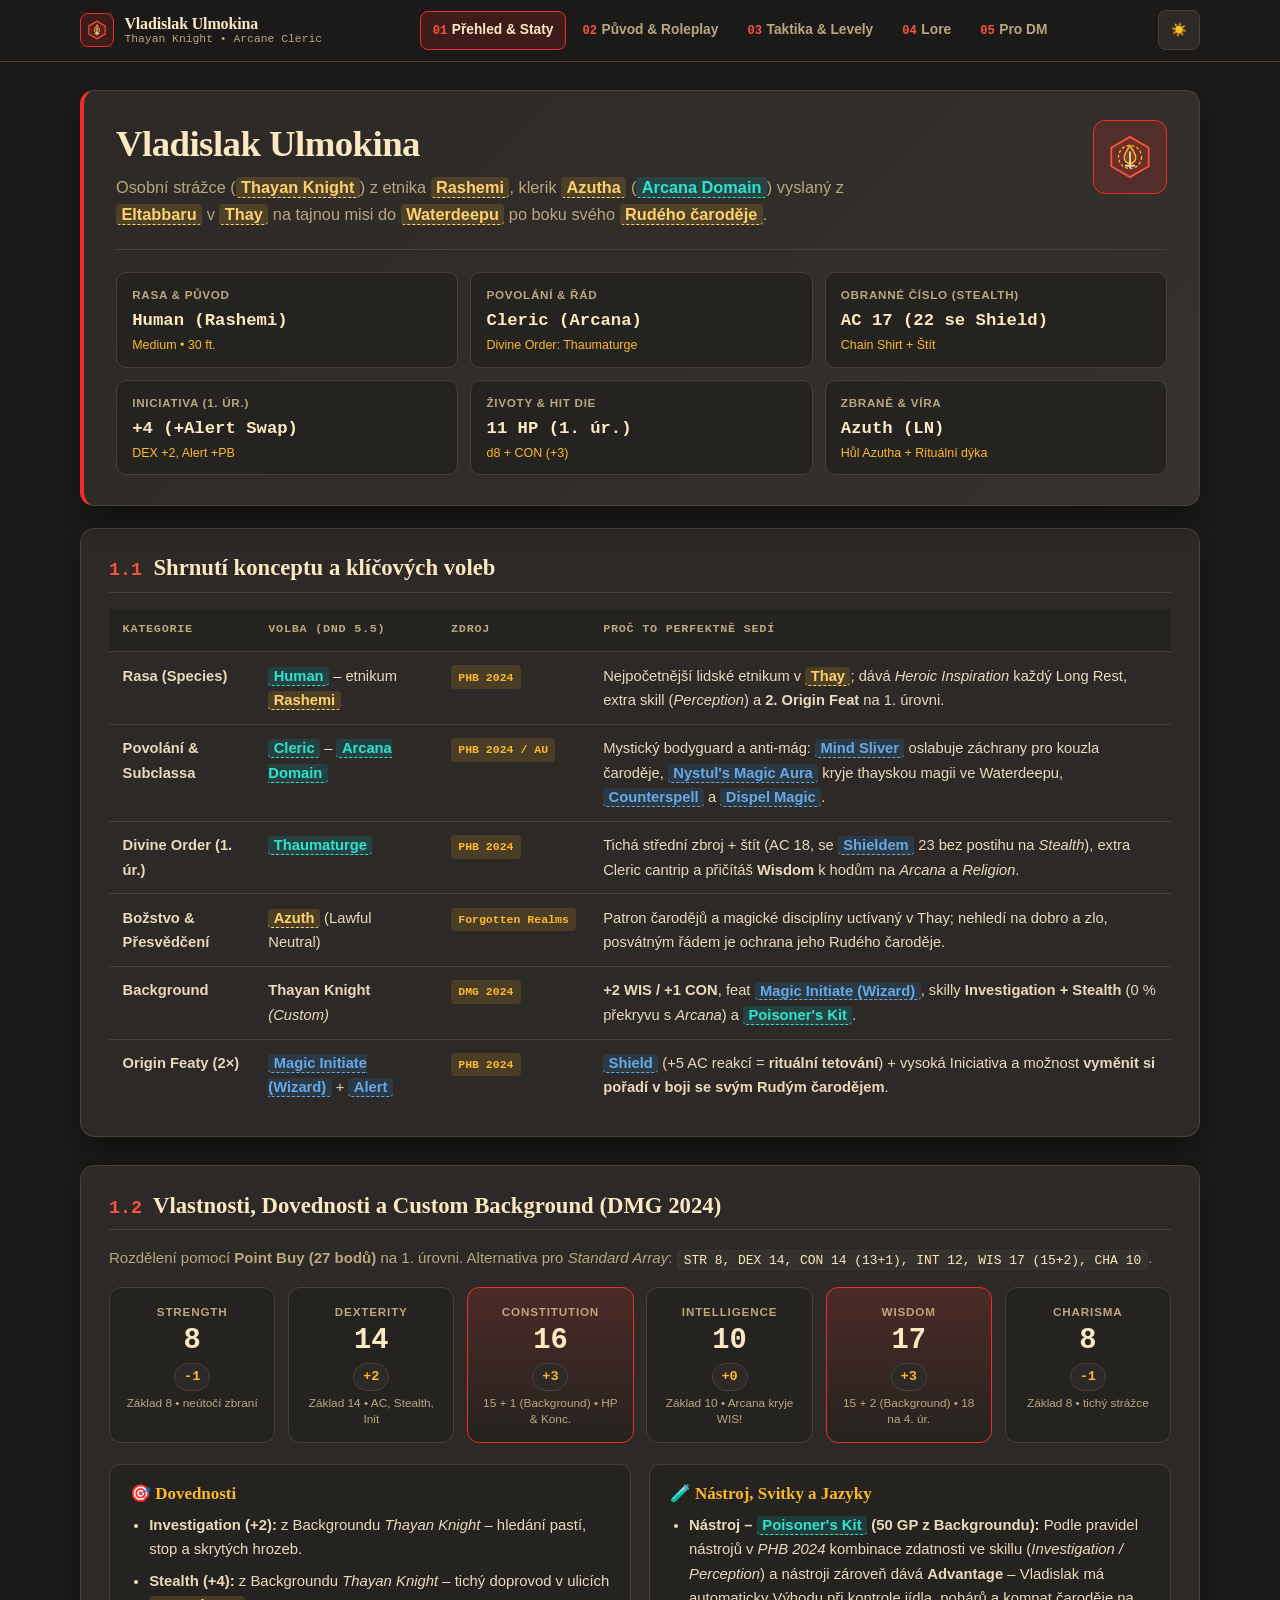
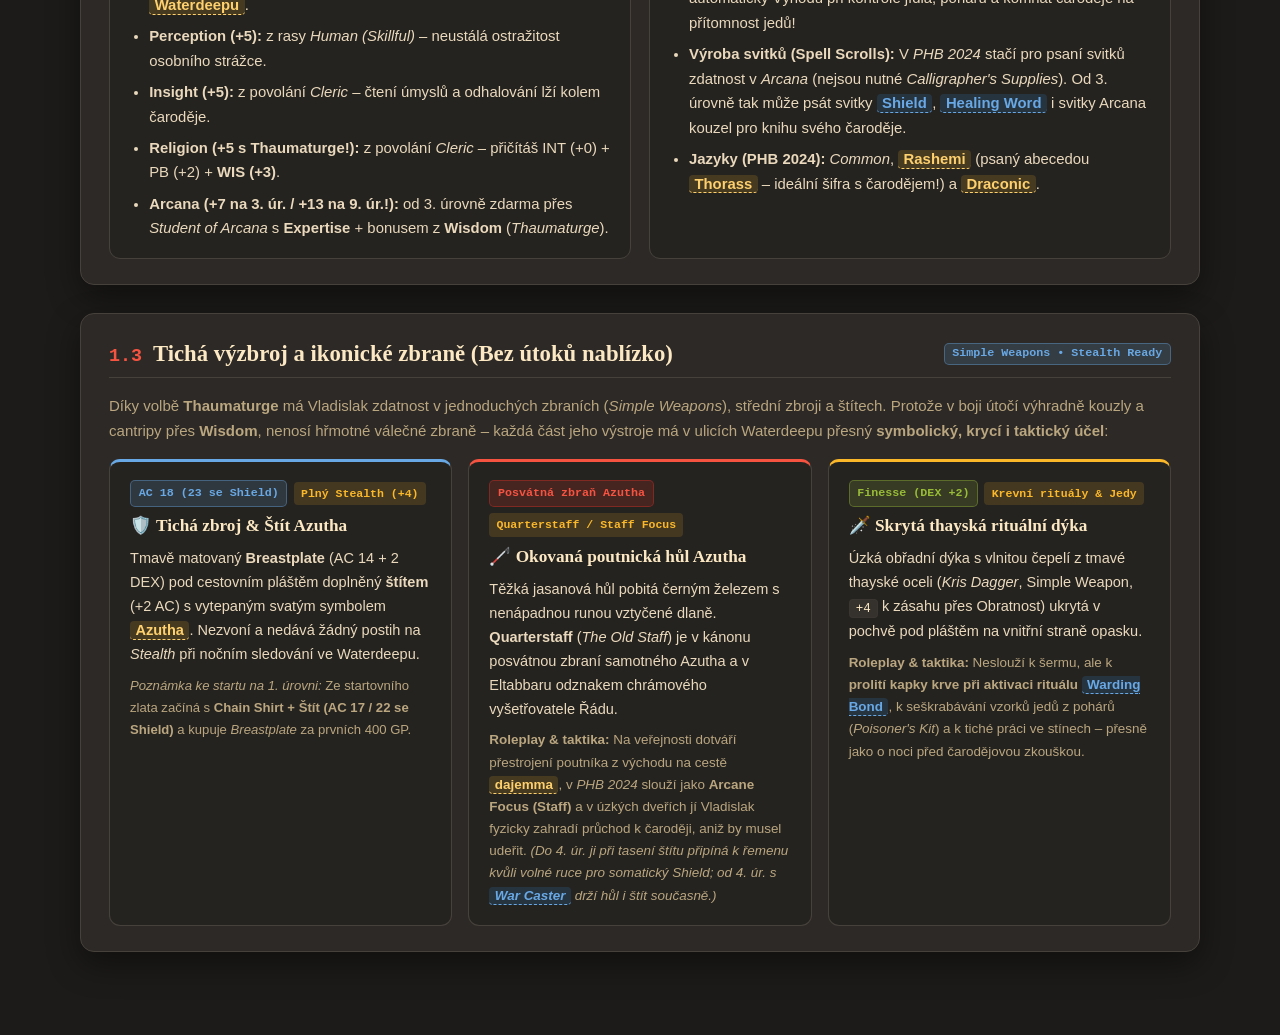
==== commit e605fc35: "fixed the document structure and mistakes" ====
--- a/index.html
+++ b/index.html
@@ -32,7 +32,7 @@
         </span>
         <span class="brand-text">
           <span class="brand-title">Vladislak Ulmokina</span>
-          <span class="brand-sub">Thayan Knight • DnD 5.5</span>
+          <span class="brand-sub">Thayan Knight • Arcane Cleric</span>
         </span>
       </a>
 
@@ -46,7 +46,7 @@
 
       <div class="topbar-actions">
         <button class="btn-theme" id="themeBtn" type="button" aria-label="Přepnout barevný režim">
-          <span aria-hidden="true">☀️</span><span>Ayu<span class="theme-label-full"> Light</span></span>
+          <span aria-hidden="true">☀️</span>
         </button>
         <button class="hamburger-btn" id="hamburgerBtn" type="button" aria-label="Otevřít menu sekcí" aria-expanded="false" aria-controls="mobileDrawer">
           <span class="hamburger-bar"></span>
@@ -67,7 +67,7 @@
     <nav class="drawer-nav" aria-label="Sekce postavy">
       <a href="index.html" aria-current="page">
         <span class="drawer-link-top"><span class="drawer-link-idx">01</span> Přehled &amp; Staty</span>
-        <span class="drawer-link-desc">Koncept, vlastnosti, dovednosti, tichá zbroj a zbraně</span>
+        <span class="drawer-link-desc">Koncept, vlastnosti, dovednosti, zbroj a zbraně</span>
       </a>
       <a href="background.html">
         <span class="drawer-link-top"><span class="drawer-link-idx">02</span> Původ &amp; Roleplay</span>
@@ -83,7 +83,7 @@
       </a>
       <a href="dm.html">
         <span class="drawer-link-top"><span class="drawer-link-idx">05</span> Otevřené body pro DM</span>
-        <span class="drawer-link-desc">Shrnutí pravidel 5.5e, Session 0 otázky a háčky do kampaně</span>
+        <span class="drawer-link-desc">Shrnutí pravidel 5.5, Session 0 otázky a háčky do kampaně</span>
       </a>
     </nav>
     <div class="drawer-footer" id="drawerThemeStatus">Aktivní paleta: Srcery Dark</div>
@@ -95,7 +95,6 @@
     <div class="hero">
       <div class="hero-top">
         <div>
-          <span class="eyebrow">01 • D&amp;D 5.5 (2024+) • Přehled &amp; Statistiky</span>
           <h1>Vladislak Ulmokina</h1>
           <p class="hero-subtitle">
             Osobní strážce (<a class="lore" href="https://forgottenrealms.fandom.com/wiki/Thayan_knight" target="_blank" rel="noopener noreferrer">Thayan Knight</a>) z etnika <a class="lore" href="https://forgottenrealms.fandom.com/wiki/Rashemaar" target="_blank" rel="noopener noreferrer">Rashemi</a>, klerik <a class="lore" href="https://forgottenrealms.fandom.com/wiki/Azuth" target="_blank" rel="noopener noreferrer">Azutha</a> (<a class="rule" href="https://rpgbot.net/2024-dnd/classes/cleric/cleric-subclasses/#arcana-domain" target="_blank" rel="noopener noreferrer">Arcana Domain</a>) vyslaný z <a class="lore" href="https://forgottenrealms.fandom.com/wiki/Eltabbar" target="_blank" rel="noopener noreferrer">Eltabbaru</a> v <a class="lore" href="https://forgottenrealms.fandom.com/wiki/Thay" target="_blank" rel="noopener noreferrer">Thay</a> na tajnou misi do <a class="lore" href="https://forgottenrealms.fandom.com/wiki/Waterdeep" target="_blank" rel="noopener noreferrer">Waterdeepu</a> po boku svého <a class="lore" href="https://forgottenrealms.fandom.com/wiki/Red_Wizards_of_Thay" target="_blank" rel="noopener noreferrer">Rudého čaroděje</a>.
@@ -116,7 +115,7 @@
         <div class="qstat">
           <span class="qstat-label">Rasa &amp; Původ</span>
           <span class="qstat-value">Human (Rashemi)</span>
-          <span class="qstat-note">PHB 2024 • Medium • 30 ft.</span>
+          <span class="qstat-note">Medium • 30 ft.</span>
         </div>
         <div class="qstat">
           <span class="qstat-label">Povolání &amp; Řád</span>
@@ -125,18 +124,18 @@
         </div>
         <div class="qstat">
           <span class="qstat-label">Obranné číslo (Stealth)</span>
-          <span class="qstat-value">AC 18 (23 se Shield)</span>
-          <span class="qstat-note">Breastplate + Štít (Chain Shirt AC 17/22 do nákupu za 400 GP)</span>
+          <span class="qstat-value">AC 17 (22 se Shield)</span>
+          <span class="qstat-note">Chain Shirt + Štít</span>
         </div>
         <div class="qstat">
           <span class="qstat-label">Iniciativa (1. úr.)</span>
           <span class="qstat-value">+4 (+Alert Swap)</span>
-          <span class="qstat-note">DEX +2, Alert +PB • výměna s čarodějem</span>
+          <span class="qstat-note">DEX +2, Alert +PB</span>
         </div>
         <div class="qstat">
           <span class="qstat-label">Životy &amp; Hit Die</span>
           <span class="qstat-value">11 HP (1. úr.)</span>
-          <span class="qstat-note">d8 + CON (+3) • 25 HP na 3. úr.</span>
+          <span class="qstat-note">d8 + CON (+3)</span>
         </div>
         <div class="qstat">
           <span class="qstat-label">Zbraně &amp; Víra</span>
@@ -144,14 +143,6 @@
           <span class="qstat-note">Hůl Azutha + Rituální dýka</span>
         </div>
       </div>
-    </div>
-
-    <!-- Legend for Clickable Links -->
-    <div class="legend-bar">
-      <strong style="color:var(--heading);">Legenda prokliků:</strong>
-      <span><a class="spell" href="https://www.aidedd.org/spell/shield" target="_blank" rel="noopener noreferrer">Kouzla &amp; Featy (5.5e karty)</a></span>
-      <span><a class="lore" href="https://forgottenrealms.fandom.com/wiki/Thay" target="_blank" rel="noopener noreferrer">Reálie Forgotten Realms (Wiki)</a></span>
-      <span><a class="rule" href="https://rpgbot.net/2024-dnd/classes/cleric/" target="_blank" rel="noopener noreferrer">Pravidla DnD 5.5 &amp; RPGBOT</a></span>
     </div>
 
     <!-- SECTION 1: Concept Summary -->
@@ -165,7 +156,6 @@
                 <th>Kategorie</th>
                 <th>Volba (DnD 5.5)</th>
                 <th>Zdroj</th>
-                <th>RPGBOT</th>
                 <th>Proč to perfektně sedí</th>
               </tr>
             </thead>
@@ -174,42 +164,36 @@
                 <td data-label="Kategorie"><strong>Rasa (Species)</strong></td>
                 <td data-label="Volba (DnD 5.5)"><a class="rule" href="https://www.dndbeyond.com/sources/dnd/free-rules/character-origins#Human" target="_blank" rel="noopener noreferrer">Human</a> – etnikum <a class="lore" href="https://forgottenrealms.fandom.com/wiki/Rashemaar" target="_blank" rel="noopener noreferrer">Rashemi</a></td>
                 <td data-label="Zdroj"><span class="badge-book">PHB 2024</span></td>
-                <td data-label="RPGBOT"><span class="badge badge-blue">Blue ★★★★</span></td>
                 <td data-label="Proč to sedí">Nejpočetnější lidské etnikum v <a class="lore" href="https://forgottenrealms.fandom.com/wiki/Thay" target="_blank" rel="noopener noreferrer">Thay</a>; dává <em>Heroic Inspiration</em> každý Long Rest, extra skill (<em>Perception</em>) a <strong>2. Origin Feat</strong> na 1. úrovni.</td>
               </tr>
               <tr>
                 <td data-label="Kategorie"><strong>Povolání &amp; Subclassa</strong></td>
                 <td data-label="Volba (DnD 5.5)"><a class="rule" href="https://www.dndbeyond.com/sources/dnd/free-rules/character-classes#Cleric" target="_blank" rel="noopener noreferrer">Cleric</a> – <a class="rule" href="https://rpgbot.net/2024-dnd/classes/cleric/cleric-subclasses/#arcana-domain" target="_blank" rel="noopener noreferrer">Arcana Domain</a></td>
                 <td data-label="Zdroj"><span class="badge-book">PHB 2024 / AU</span></td>
-                <td data-label="RPGBOT"><span class="badge badge-green">Green</span> <span class="badge badge-blue">Blue</span></td>
                 <td data-label="Proč to sedí">Mystický bodyguard a anti-mág: <a class="spell" href="https://www.aidedd.org/spell/mind-sliver" target="_blank" rel="noopener noreferrer">Mind Sliver</a> oslabuje záchrany pro kouzla čaroděje, <a class="spell" href="https://www.aidedd.org/spell/nystuls-magic-aura" target="_blank" rel="noopener noreferrer">Nystul's Magic Aura</a> kryje thayskou magii ve Waterdeepu, <a class="spell" href="https://www.aidedd.org/spell/counterspell" target="_blank" rel="noopener noreferrer">Counterspell</a> a <a class="spell" href="https://www.aidedd.org/spell/dispel-magic" target="_blank" rel="noopener noreferrer">Dispel Magic</a>.</td>
               </tr>
               <tr>
                 <td data-label="Kategorie"><strong>Divine Order (1. úr.)</strong></td>
                 <td data-label="Volba (DnD 5.5)"><a class="rule" href="https://rpgbot.net/2024-dnd/classes/cleric/#cleric-class-features" target="_blank" rel="noopener noreferrer">Thaumaturge</a></td>
                 <td data-label="Zdroj"><span class="badge-book">PHB 2024</span></td>
-                <td data-label="RPGBOT"><span class="badge badge-blue">Blue ★★★★</span></td>
                 <td data-label="Proč to sedí">Tichá střední zbroj + štít (AC 18, se <a class="spell" href="https://www.aidedd.org/spell/shield" target="_blank" rel="noopener noreferrer">Shieldem</a> 23 bez postihu na <em>Stealth</em>), extra Cleric cantrip a přičítáš <strong>Wisdom</strong> k hodům na <em>Arcana</em> a <em>Religion</em>.</td>
               </tr>
               <tr>
                 <td data-label="Kategorie"><strong>Božstvo &amp; Přesvědčení</strong></td>
                 <td data-label="Volba (DnD 5.5)"><a class="lore" href="https://forgottenrealms.fandom.com/wiki/Azuth" target="_blank" rel="noopener noreferrer">Azuth</a> (Lawful Neutral)</td>
                 <td data-label="Zdroj"><span class="badge-book">Forgotten Realms</span></td>
-                <td data-label="RPGBOT">—</td>
                 <td data-label="Proč to sedí">Patron čarodějů a magické disciplíny uctívaný v Thay; nehledí na dobro a zlo, posvátným řádem je ochrana jeho Rudého čaroděje.</td>
               </tr>
               <tr>
                 <td data-label="Kategorie"><strong>Background</strong></td>
                 <td data-label="Volba (DnD 5.5)"><strong>Thayan Knight</strong> <em>(Custom)</em></td>
                 <td data-label="Zdroj"><span class="badge-book">DMG 2024</span></td>
-                <td data-label="RPGBOT"><span class="badge badge-blue">Blue ★★★★</span></td>
                 <td data-label="Proč to sedí"><strong>+2 WIS / +1 CON</strong>, feat <a class="spell" href="https://www.aidedd.org/feat/magic-initiate" target="_blank" rel="noopener noreferrer">Magic Initiate (Wizard)</a>, skilly <strong>Investigation + Stealth</strong> (0 % překryvu s <em>Arcana</em>) a <a class="rule" href="https://www.dndbeyond.com/sources/dnd/free-rules/equipment" target="_blank" rel="noopener noreferrer">Poisoner's Kit</a>.</td>
               </tr>
               <tr>
                 <td data-label="Kategorie"><strong>Origin Featy (2×)</strong></td>
                 <td data-label="Volba (DnD 5.5)"><a class="spell" href="https://www.aidedd.org/feat/magic-initiate" target="_blank" rel="noopener noreferrer">Magic Initiate (Wizard)</a> + <a class="spell" href="https://www.aidedd.org/feat/alert" target="_blank" rel="noopener noreferrer">Alert</a></td>
                 <td data-label="Zdroj"><span class="badge-book">PHB 2024</span></td>
-                <td data-label="RPGBOT"><span class="badge badge-blue">Blue + Blue</span></td>
                 <td data-label="Proč to sedí"><a class="spell" href="https://www.aidedd.org/spell/shield" target="_blank" rel="noopener noreferrer">Shield</a> (+5 AC reakcí = <strong>rituální tetování</strong>) + vysoká Iniciativa a možnost <strong>vyměnit si pořadí v boji se svým Rudým čarodějem</strong>.</td>
               </tr>
             </tbody>
@@ -268,10 +252,10 @@
 
         <div class="grid-2">
           <div class="subcard">
-            <h3>🎯 Dovednosti (0 % překryvu – 6 skillů na 3. úr.)</h3>
+            <h3>🎯 Dovednosti</h3>
             <ul>
               <li><strong>Investigation (+2):</strong> z Backgroundu <em>Thayan Knight</em> – hledání pastí, stop a skrytých hrozeb.</li>
-              <li><strong>Stealth (+4):</strong> z Backgroundu <em>Thayan Knight</em> – tichý doprovod v ulicích <a class="lore" href="https://forgottenrealms.fandom.com/wiki/Waterdeep" target="_blank" rel="noopener noreferrer">Waterdeepu</a> (v Breastplate bez nevýhody!).</li>
+              <li><strong>Stealth (+4):</strong> z Backgroundu <em>Thayan Knight</em> – tichý doprovod v ulicích <a class="lore" href="https://forgottenrealms.fandom.com/wiki/Waterdeep" target="_blank" rel="noopener noreferrer">Waterdeepu</a>.</li>
               <li><strong>Perception (+5):</strong> z rasy <em>Human (Skillful)</em> – neustálá ostražitost osobního strážce.</li>
               <li><strong>Insight (+5):</strong> z povolání <em>Cleric</em> – čtení úmyslů a odhalování lží kolem čaroděje.</li>
               <li><strong>Religion (+5 s Thaumaturge!):</strong> z povolání <em>Cleric</em> – přičítáš INT (+0) + PB (+2) + <strong>WIS (+3)</strong>.</li>
@@ -347,18 +331,6 @@
         </div>
       </div>
     </section>
-
-    <!-- Bottom Page Pager -->
-    <nav class="page-pager" aria-label="Přechod mezi sekcemi">
-      <a class="pager-link next" href="background.html">
-        <span class="pager-dir">Další sekce &rarr;</span>
-        <span class="pager-title">02. Původ, Tetování &amp; Roleplay</span>
-      </a>
-    </nav>
-
-    <footer>
-      Vladislak Ulmokina • D&amp;D 5.5 (2024 Rules) Character Dossier • Postaveno s využitím <a class="rule" href="https://rpgbot.net/2024-dnd/classes/cleric/" target="_blank" rel="noopener noreferrer">RPGBOT.net</a> &amp; <a class="lore" href="https://forgottenrealms.fandom.com/wiki/Main_Page" target="_blank" rel="noopener noreferrer">Forgotten Realms Wiki</a>
-    </footer>
   </main>
 
   <script src="js/main.js"></script>
